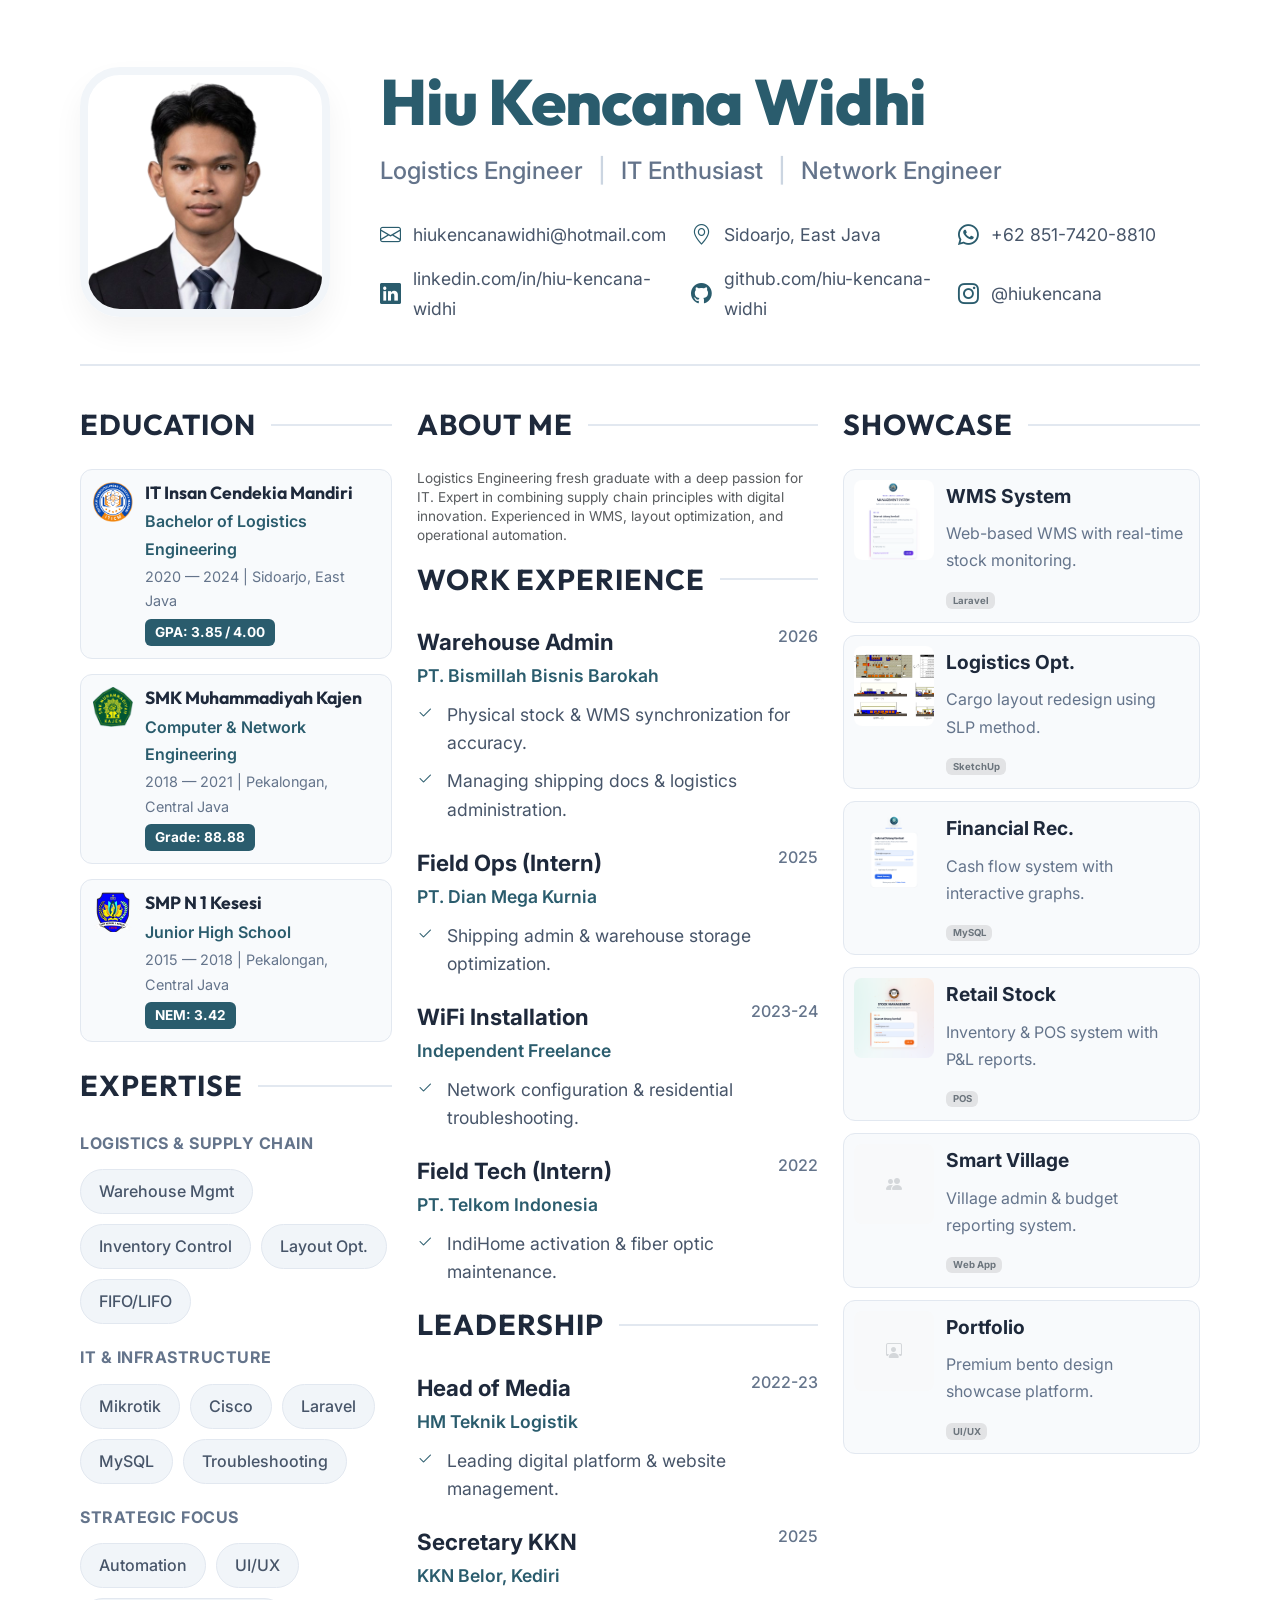
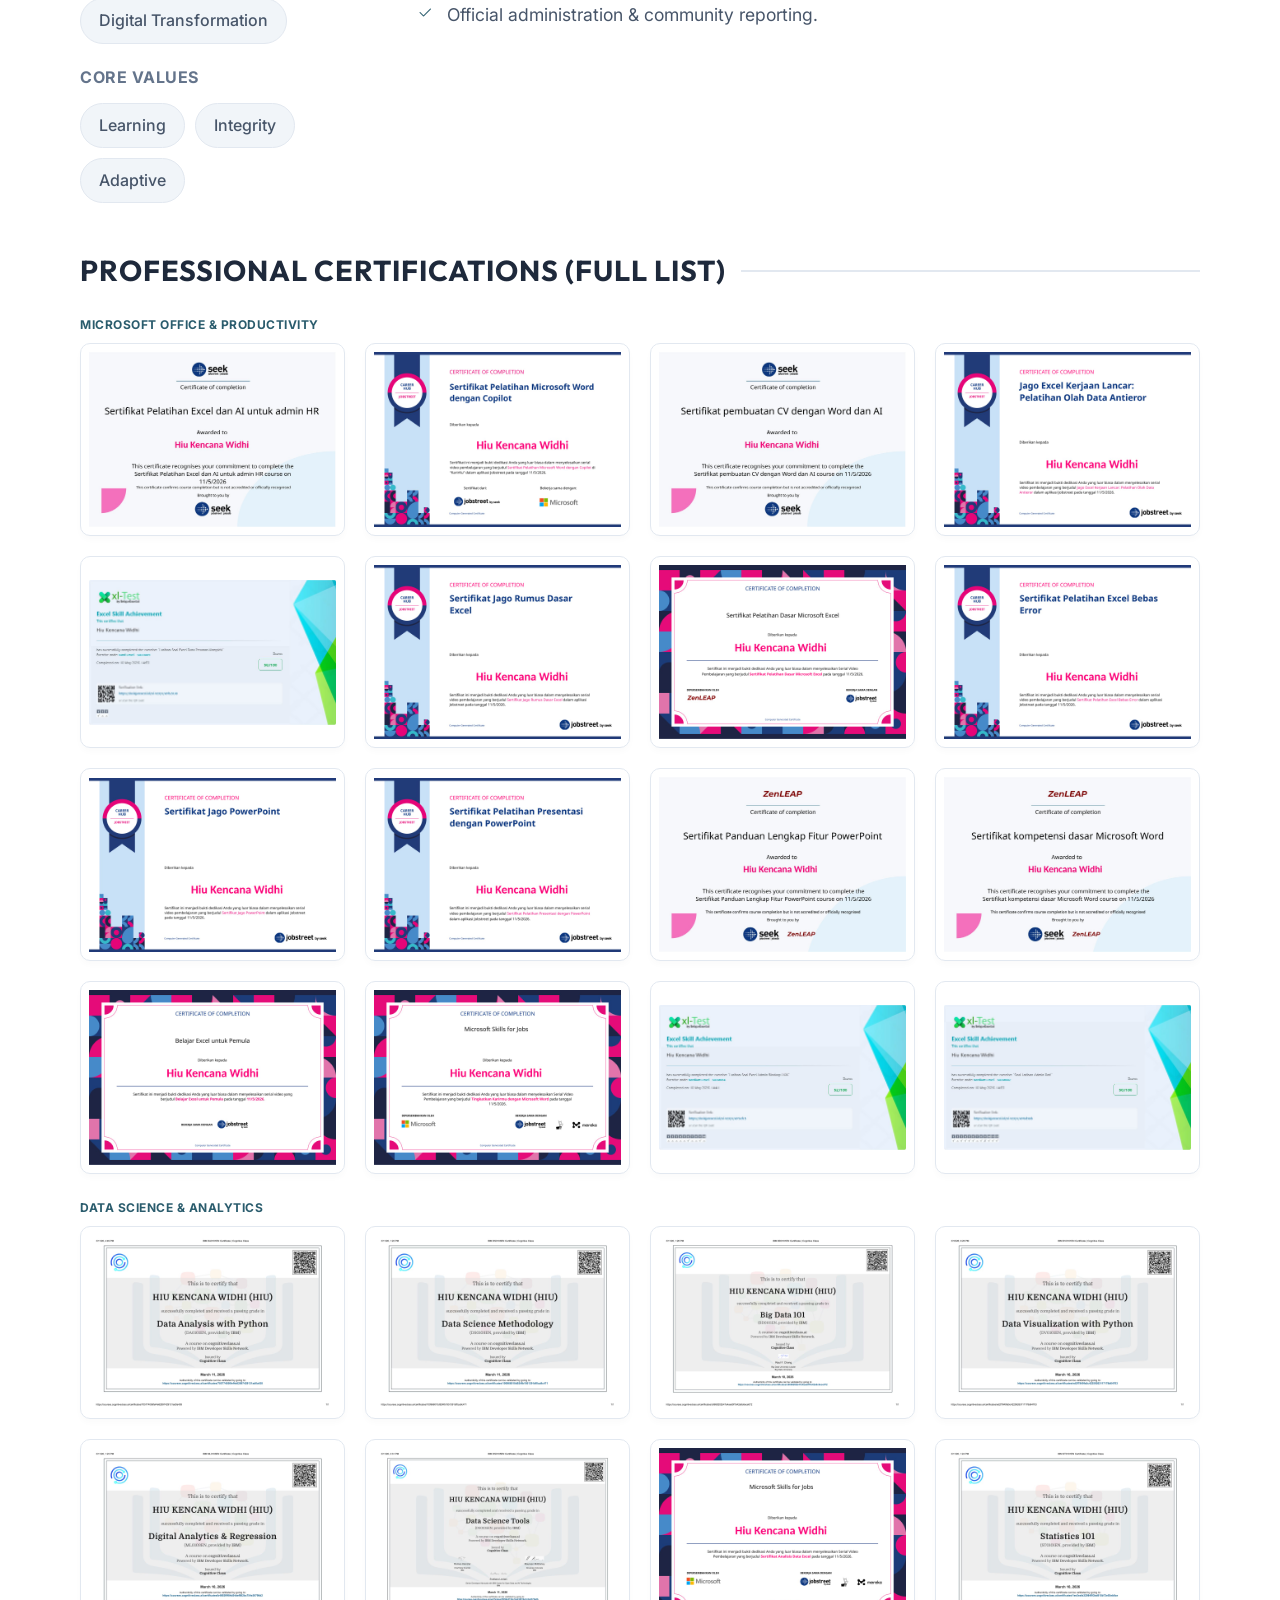
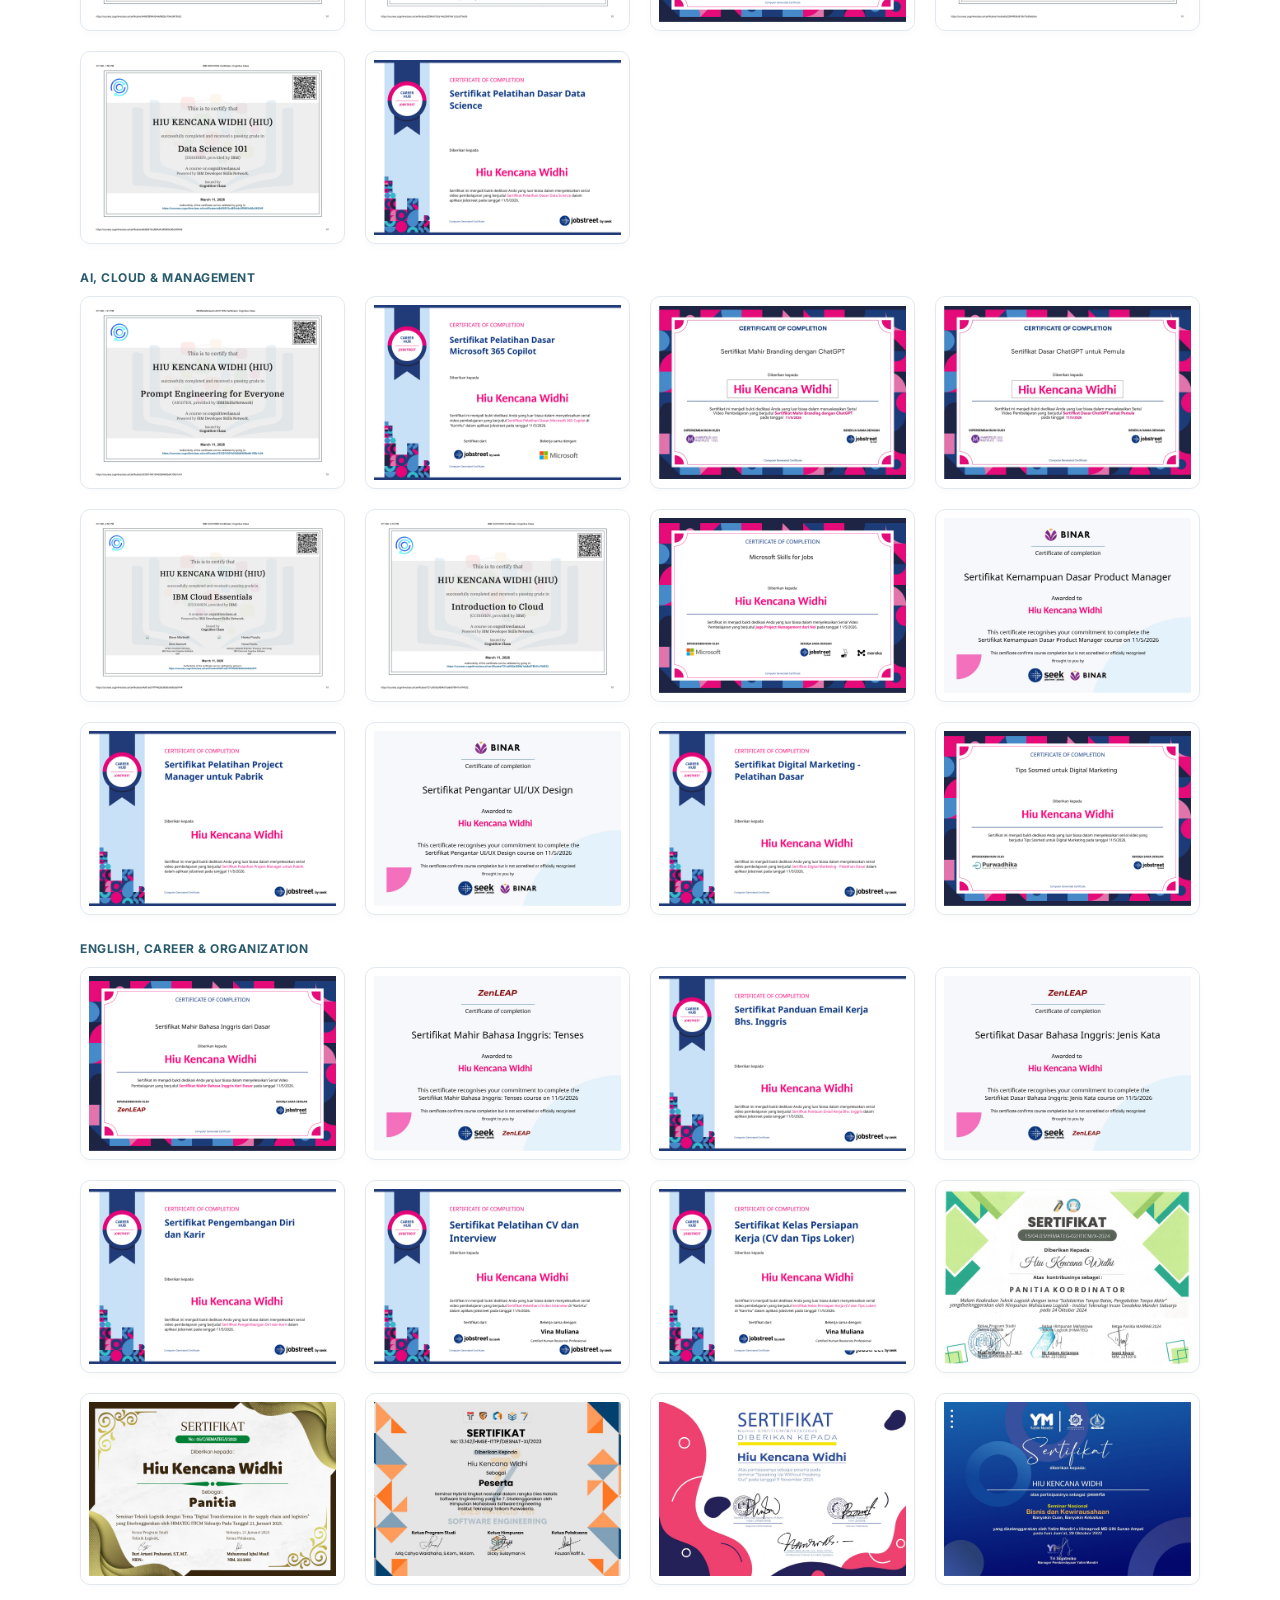
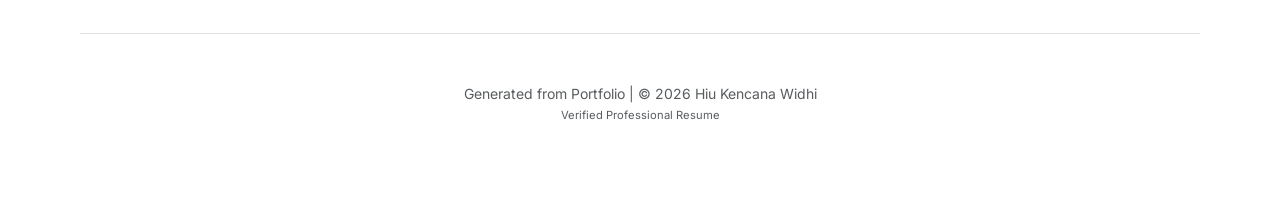
==== resume/index.html @ edd9e449 "menambah resume" ====
<!DOCTYPE html>
<html lang="en">
<head>
    <meta charset="UTF-8">
    <meta name="viewport" content="width=1200"> <!-- Fixed width for poster feel -->
    <meta name="description" content="Resume Poster Hiu Kencana Widhi - Full Portfolio.">
    <title>Resume Poster | Hiu Kencana Widhi</title>
    <!-- Google Fonts -->
    <link href="https://fonts.googleapis.com/css2?family=Outfit:wght@300;400;500;600;700;800&family=Inter:wght@300;400;500;600;700&display=swap" rel="stylesheet">
    <!-- Bootstrap & Icons -->
    <link href="https://cdn.jsdelivr.net/npm/bootstrap@5.3.0/dist/css/bootstrap.min.css" rel="stylesheet">
    <link rel="stylesheet" href="https://cdn.jsdelivr.net/npm/bootstrap-icons@1.11.0/font/bootstrap-icons.css">
    <!-- Core Style -->
    <link rel="stylesheet" href="../core/css/style.css">
    <style>
        :root {
            --poster-bg: #f8fafc;
            --poster-width: 2000px; /* Extreme HD Canvas */
            --accent: #2A5C6D;
        }
        
        body {
            background: var(--poster-bg);
            font-family: 'Inter', sans-serif;
            color: #1e293b;
            padding: 0;
            margin: 0;
            width: var(--poster-width);
            margin: 0 auto;
        }

        h1, h2, h3, h4, h5, h6 {
            font-family: 'Outfit', sans-serif;
        }

        .poster-container {
            background: white;
            padding: 60px 80px; /* Scaled up */
            min-height: 100vh;
        }

        /* Hero Section */
        .hero-poster {
            display: flex;
            align-items: center;
            gap: 50px; /* Scaled up */
            margin-bottom: 40px;
            padding-bottom: 40px;
            border-bottom: 2px solid #e2e8f0;
        }

        .hero-img {
            width: 250px; /* Scaled up */
            height: 250px;
            border-radius: 40px;
            object-fit: cover;
            border: 8px solid #f1f5f9;
            box-shadow: 0 15px 30px rgba(0,0,0,0.05);
        }

        .hero-content h1 {
            font-size: 4rem; /* Scaled up */
            font-weight: 800;
            color: var(--accent);
            margin-bottom: 8px;
            letter-spacing: -1px;
        }

        .hero-tagline {
            font-size: 1.5rem; /* Scaled up */
            color: #64748b;
            font-weight: 500;
            margin-bottom: 25px;
            display: flex;
            align-items: center;
            gap: 15px;
        }

        .contact-grid {
            display: grid;
            grid-template-columns: repeat(3, 1fr);
            gap: 12px 25px;
        }

        .contact-item {
            display: flex;
            align-items: center;
            gap: 12px;
            font-size: 1.1rem; /* Scaled up */
            color: #475569;
        }

        .contact-item i {
            color: var(--accent);
            font-size: 1.3rem;
        }

        /* Section Styling */
        .section-title {
            display: flex;
            align-items: center;
            gap: 15px;
            margin-bottom: 25px;
            position: relative;
        }

        .section-title h2 {
            font-size: 1.8rem; /* Scaled up */
            font-weight: 700;
            color: #1e293b;
            margin: 0;
            text-transform: uppercase;
            letter-spacing: 1px;
        }

        .section-title .line {
            flex-grow: 1;
            height: 2px;
            background: #e2e8f0;
        }

        /* Resume Grid - 3 Columns for Compactness */
        .resume-grid {
            display: grid;
            grid-template-columns: 3.5fr 4.5fr 4fr;
            gap: 25px;
        }

        /* Sidebar info */
        .sidebar-section {
            margin-bottom: 25px;
        }

        .edu-item-poster {
            display: flex;
            gap: 12px;
            margin-bottom: 15px;
            padding: 12px;
            background: #f8fafc;
            border-radius: 12px;
            border: 1px solid #e2e8f0;
        }

        .edu-logo-poster {
            width: 40px;
            height: 40px;
            flex-shrink: 0;
            object-fit: contain;
        }

        .edu-info-poster h4 {
            font-size: 1.1rem; /* Scaled up */
            font-weight: 700;
            margin-bottom: 4px;
            color: #1e293b;
        }

        .edu-info-poster .degree {
            font-size: 1rem;
            color: var(--accent);
            font-weight: 600;
            margin-bottom: 2px;
        }

        .edu-info-poster .year-loc {
            font-size: 0.9rem;
            color: #64748b;
        }

        .edu-info-poster .gpa {
            display: inline-block;
            margin-top: 5px;
            background: var(--accent);
            color: white;
            padding: 2px 10px;
            border-radius: 6px;
            font-size: 0.85rem;
            font-weight: 700;
        }

        /* Experience Items */
        .exp-item {
            margin-bottom: 20px;
            padding-bottom: 0;
        }

        .exp-header {
            display: flex;
            justify-content: space-between;
            align-items: flex-start;
            margin-bottom: 10px;
        }

        .exp-role {
            font-size: 1.4rem; /* Scaled up */
            font-weight: 700;
            color: #1e293b;
        }

        .exp-company {
            color: var(--accent);
            font-weight: 600;
            font-size: 1.1rem; /* Scaled up */
        }

        .exp-date {
            color: #64748b;
            font-size: 1rem;
            font-weight: 500;
        }

        .exp-list {
            padding-left: 0;
            list-style: none;
            margin-bottom: 0;
        }

        .exp-list li {
            position: relative;
            padding-left: 30px;
            margin-bottom: 10px;
            color: #475569;
            font-size: 1.1rem; /* Scaled up */
            line-height: 1.6;
        }

        .exp-list li::before {
            content: "\F272";
            font-family: "bootstrap-icons";
            position: absolute;
            left: 0;
            color: var(--accent);
            font-size: 1rem;
        }

        /* Projects Grid - Vertical Stack for 3rd Column */
        .projects-poster-stack {
            display: flex;
            flex-direction: column;
            gap: 12px;
        }

        .proj-card-poster {
            display: flex;
            gap: 12px;
            border: 1px solid #e2e8f0;
            border-radius: 12px;
            overflow: hidden;
            background: #f8fafc;
            padding: 10px;
        }

        .proj-img-poster {
            width: 80px;
            height: 80px;
            border-radius: 8px;
            object-fit: cover;
            flex-shrink: 0;
        }

        .proj-info-poster {
            padding: 0;
            flex-grow: 1;
        }

        .proj-title-poster {
            font-weight: 700;
            font-size: 1.2rem; /* Scaled up */
            margin-bottom: 8px;
        }

        .proj-desc-poster {
            font-size: 1rem; /* Scaled up */
            color: #64748b;
            margin-bottom: 10px;
            display: -webkit-box;
            -webkit-line-clamp: 2;
            -webkit-box-orient: vertical;
            overflow: hidden;
        }

        /* Skills Pill */
        .skill-group-poster {
            margin-bottom: 20px;
        }

        .skill-group-title {
            font-weight: 700;
            font-size: 1rem; /* Scaled up */
            color: #64748b;
            text-transform: uppercase;
            margin-bottom: 12px;
            letter-spacing: 0.5px;
        }

        .skill-pills {
            display: flex;
            flex-wrap: wrap;
            gap: 10px;
        }

        .skill-pill {
            background: #f1f5f9;
            color: #475569;
            padding: 8px 18px;
            border-radius: 100px;
            font-size: 1rem; /* Scaled up */
            font-weight: 500;
            border: 1px solid #e2e8f0;
        }

        /* Certificate Section - Ultra HD Maximization */
        .cert-poster-grid {
            display: grid;
            grid-template-columns: repeat(4, 1fr);
            gap: 20px;
        }

        .cert-item-poster {
            background: white;
            padding: 8px;
            border-radius: 10px;
            border: 1px solid #e2e8f0;
            display: flex;
            align-items: center;
            justify-content: center;
            box-shadow: 0 4px 6px rgba(0,0,0,0.02);
            transform: translateZ(0); /* Hardware Acceleration */
        }

        .cert-img-poster {
            width: 100%;
            height: auto;
            object-fit: contain;
            image-rendering: -webkit-optimize-contrast;
            image-rendering: crisp-edges;
        }

        .cert-title-poster {
            display: none; /* Removed to save space since text is inside cert */
        }

        /* Print/Capture Optimization */
        @media print {
            body {
                box-shadow: none;
                margin: 0;
            }
            .poster-container {
                padding: 40px;
            }
        }
    </style>
</head>
<body>
    <div class="poster-container">
        <!-- HERO -->
        <header class="hero-poster">
            <img src="../assets/images/profile/profile.png" alt="Hiu Kencana Widhi" class="hero-img">
            <div class="hero-content">
                <h1>Hiu Kencana Widhi</h1>
                <div class="hero-tagline">
                    <span>Logistics Engineer</span>
                    <span style="color:#cbd5e1">|</span>
                    <span>IT Enthusiast</span>
                    <span style="color:#cbd5e1">|</span>
                    <span>Network Engineer</span>
                </div>
                <div class="contact-grid">
                    <div class="contact-item"><i class="bi bi-envelope"></i> hiukencanawidhi@hotmail.com</div>
                    <div class="contact-item"><i class="bi bi-geo-alt"></i> Sidoarjo, East Java</div>
                    <div class="contact-item"><i class="bi bi-whatsapp"></i> +62 851-7420-8810</div>
                    <div class="contact-item"><i class="bi bi-linkedin"></i> linkedin.com/in/hiu-kencana-widhi</div>
                    <div class="contact-item"><i class="bi bi-github"></i> github.com/hiu-kencana-widhi</div>
                    <div class="contact-item"><i class="bi bi-instagram"></i> @hiukencana</div>
                </div>
            </div>
        </header>

        <div class="resume-grid">
            <!-- COLUMN 1: Background & Skills -->
            <div class="sidebar-column">
                <!-- EDUCATION -->
                <section class="sidebar-section">
                    <div class="section-title">
                        <h2>Education</h2>
                        <div class="line"></div>
                    </div>
                    <div class="edu-item-poster">
                        <img src="../assets/images/education/logo iticm.png" class="edu-logo-poster" alt="ITICM">
                        <div class="edu-info-poster">
                            <h4>IT Insan Cendekia Mandiri</h4>
                            <div class="degree">Bachelor of Logistics Engineering</div>
                            <div class="year-loc">2020 — 2024 | Sidoarjo, East Java</div>
                            <div class="gpa">GPA: 3.85 / 4.00</div>
                        </div>
                    </div>
                    <div class="edu-item-poster">
                        <img src="../assets/images/education/logo smk-muhamka.png" class="edu-logo-poster" alt="SMK">
                        <div class="edu-info-poster">
                            <h4>SMK Muhammadiyah Kajen</h4>
                            <div class="degree">Computer & Network Engineering</div>
                            <div class="year-loc">2018 — 2021 | Pekalongan, Central Java</div>
                            <div class="gpa">Grade: 88.88</div>
                        </div>
                    </div>
                    <div class="edu-item-poster">
                        <img src="../assets/images/education/logo-smp-1-kesesi.png" class="edu-logo-poster" alt="SMP">
                        <div class="edu-info-poster">
                            <h4>SMP N 1 Kesesi</h4>
                            <div class="degree">Junior High School</div>
                            <div class="year-loc">2015 — 2018 | Pekalongan, Central Java</div>
                            <div class="gpa">NEM: 3.42</div>
                        </div>
                    </div>
                </section>

                <!-- SKILLS -->
                <section class="sidebar-section">
                    <div class="section-title">
                        <h2>Expertise</h2>
                        <div class="line"></div>
                    </div>
                    <div class="skill-group-poster">
                        <div class="skill-group-title">Logistics & Supply Chain</div>
                        <div class="skill-pills">
                            <span class="skill-pill">Warehouse Mgmt</span>
                            <span class="skill-pill">Inventory Control</span>
                            <span class="skill-pill">Layout Opt.</span>
                            <span class="skill-pill">FIFO/LIFO</span>
                        </div>
                    </div>
                    <div class="skill-group-poster">
                        <div class="skill-group-title">IT & Infrastructure</div>
                        <div class="skill-pills">
                            <span class="skill-pill">Mikrotik</span>
                            <span class="skill-pill">Cisco</span>
                            <span class="skill-pill">Laravel</span>
                            <span class="skill-pill">MySQL</span>
                            <span class="skill-pill">Troubleshooting</span>
                        </div>
                    </div>
                    <div class="skill-group-poster">
                        <div class="skill-group-title">Strategic Focus</div>
                        <div class="skill-pills">
                            <span class="skill-pill">Automation</span>
                            <span class="skill-pill">UI/UX</span>
                            <span class="skill-pill">Digital Transformation</span>
                        </div>
                    </div>
                    <div class="skill-group-poster">
                        <div class="skill-group-title">Core Values</div>
                        <div class="skill-pills">
                            <span class="skill-pill">Learning</span>
                            <span class="skill-pill">Integrity</span>
                            <span class="skill-pill">Adaptive</span>
                        </div>
                    </div>
                </section>

            </div>

            <!-- COLUMN 2: Experience -->
            <div class="main-column">
                <!-- ABOUT -->
                <section class="mb-3">
                    <div class="section-title">
                        <h2>About Me</h2>
                        <div class="line"></div>
                    </div>
                    <p class="text-muted" style="line-height: 1.4; font-size: 0.85rem; margin-bottom: 0;">
                        Logistics Engineering fresh graduate with a deep passion for IT. Expert in combining supply chain principles with digital innovation. Experienced in WMS, layout optimization, and operational automation.
                    </p>
                </section>

                <!-- WORK EXPERIENCE -->
                <section class="mb-3">
                    <div class="section-title">
                        <h2>Work Experience</h2>
                        <div class="line"></div>
                    </div>
                    
                    <div class="exp-item">
                        <div class="exp-header">
                            <div>
                                <div class="exp-role">Warehouse Admin</div>
                                <div class="exp-company">PT. Bismillah Bisnis Barokah</div>
                            </div>
                            <div class="exp-date">2026</div>
                        </div>
                        <ul class="exp-list">
                            <li>Physical stock & WMS synchronization for accuracy.</li>
                            <li>Managing shipping docs & logistics administration.</li>
                        </ul>
                    </div>

                    <div class="exp-item">
                        <div class="exp-header">
                            <div>
                                <div class="exp-role">Field Ops (Intern)</div>
                                <div class="exp-company">PT. Dian Mega Kurnia</div>
                            </div>
                            <div class="exp-date">2025</div>
                        </div>
                        <ul class="exp-list">
                            <li>Shipping admin & warehouse storage optimization.</li>
                        </ul>
                    </div>

                    <div class="exp-item">
                        <div class="exp-header">
                            <div>
                                <div class="exp-role">WiFi Installation</div>
                                <div class="exp-company">Independent Freelance</div>
                            </div>
                            <div class="exp-date">2023-24</div>
                        </div>
                        <ul class="exp-list">
                            <li>Network configuration & residential troubleshooting.</li>
                        </ul>
                    </div>

                    <div class="exp-item">
                        <div class="exp-header">
                            <div>
                                <div class="exp-role">Field Tech (Intern)</div>
                                <div class="exp-company">PT. Telkom Indonesia</div>
                            </div>
                            <div class="exp-date">2022</div>
                        </div>
                        <ul class="exp-list">
                            <li>IndiHome activation & fiber optic maintenance.</li>
                        </ul>
                    </div>
                </section>

                <!-- LEADERSHIP -->
                <section class="mb-0">
                    <div class="section-title">
                        <h2>Leadership</h2>
                        <div class="line"></div>
                    </div>
                    <div class="exp-item">
                        <div class="exp-header">
                            <div>
                                <div class="exp-role">Head of Media</div>
                                <div class="exp-company">HM Teknik Logistik</div>
                            </div>
                            <div class="exp-date">2022-23</div>
                        </div>
                        <ul class="exp-list">
                            <li>Leading digital platform & website management.</li>
                        </ul>
                    </div>
                    <div class="exp-item">
                        <div class="exp-header">
                            <div>
                                <div class="exp-role">Secretary KKN</div>
                                <div class="exp-company">KKN Belor, Kediri</div>
                            </div>
                            <div class="exp-date">2025</div>
                        </div>
                        <ul class="exp-list">
                            <li>Official administration & community reporting.</li>
                        </ul>
                    </div>
                </section>
            </div>

            <!-- COLUMN 3: Projects & Portfolio -->
            <div class="portfolio-column">
                <section class="sidebar-section">
                    <div class="section-title">
                        <h2>Showcase</h2>
                        <div class="line"></div>
                    </div>
                    <div class="projects-poster-stack">
                        <!-- Project 1 -->
                        <div class="proj-card-poster">
                            <img src="../assets/images/projects/Warehouse Management System (WMS)/admin/1.png" class="proj-img-poster" alt="WMS">
                            <div class="proj-info-poster">
                                <div class="proj-title-poster">WMS System</div>
                                <p class="proj-desc-poster">Web-based WMS with real-time stock monitoring.</p>
                                <span class="badge bg-secondary-subtle text-secondary" style="font-size:0.6rem">Laravel</span>
                            </div>
                        </div>
                        <!-- Project 2 -->
                        <div class="proj-card-poster">
                            <img src="../assets/images/projects/logistics-opt/1.png" class="proj-img-poster" alt="Logistics">
                            <div class="proj-info-poster">
                                <div class="proj-title-poster">Logistics Opt.</div>
                                <p class="proj-desc-poster">Cargo layout redesign using SLP method.</p>
                                <span class="badge bg-secondary-subtle text-secondary" style="font-size:0.6rem">SketchUp</span>
                            </div>
                        </div>
                        <!-- Project 3 -->
                        <div class="proj-card-poster">
                            <img src="../assets/images/projects/fin-system/admin/1.png" class="proj-img-poster" alt="Finance">
                            <div class="proj-info-poster">
                                <div class="proj-title-poster">Financial Rec.</div>
                                <p class="proj-desc-poster">Cash flow system with interactive graphs.</p>
                                <span class="badge bg-secondary-subtle text-secondary" style="font-size:0.6rem">MySQL</span>
                            </div>
                        </div>
                        <!-- Project 4 -->
                        <div class="proj-card-poster">
                            <img src="../assets/images/projects/Management Stock Konter/admin/1.png" class="proj-img-poster" alt="Stock">
                            <div class="proj-info-poster">
                                <div class="proj-title-poster">Retail Stock</div>
                                <p class="proj-desc-poster">Inventory & POS system with P&L reports.</p>
                                <span class="badge bg-secondary-subtle text-secondary" style="font-size:0.6rem">POS</span>
                            </div>
                        </div>
                        <!-- Project 5 -->
                        <div class="proj-card-poster">
                            <div class="proj-img-poster d-flex align-items-center justify-content-center bg-light">
                                <i class="bi bi-people-fill text-secondary opacity-25"></i>
                            </div>
                            <div class="proj-info-poster">
                                <div class="proj-title-poster">Smart Village</div>
                                <p class="proj-desc-poster">Village admin & budget reporting system.</p>
                                <span class="badge bg-secondary-subtle text-secondary" style="font-size:0.6rem">Web App</span>
                            </div>
                        </div>
                        <!-- Project 6 -->
                        <div class="proj-card-poster">
                            <div class="proj-img-poster d-flex align-items-center justify-content-center bg-light">
                                <i class="bi bi-person-workspace text-secondary opacity-25"></i>
                            </div>
                            <div class="proj-info-poster">
                                <div class="proj-title-poster">Portfolio</div>
                                <p class="proj-desc-poster">Premium bento design showcase platform.</p>
                                <span class="badge bg-secondary-subtle text-secondary" style="font-size:0.6rem">UI/UX</span>
                            </div>
                        </div>
                    </div>
                </section>
            </div>
        </div>

        <!-- CERTIFICATES -->
        <section class="mt-4">
            <div class="section-title">
                <h2>Professional Certifications (Full List)</h2>
                <div class="line"></div>
            </div>
            
            <!-- MS OFFICE -->
            <div class="skill-group-title mb-2" style="font-size: 0.75rem; color: #2A5C6D;">Microsoft Office & Productivity</div>
            <div class="cert-poster-grid mb-4">
                <div class="cert-item-poster">
                    <img src="../assets/images/certificates/office/Sertifikat-Pelatihan-Excel-dan-AI-untuk-admin-HR.jpg" class="cert-img-poster" alt="Cert">
                </div>
                <div class="cert-item-poster">
                    <img src="../assets/images/certificates/office/Sertifikat-Pelatihan-Microsoft-Word-dengan-Copilot.jpg" class="cert-img-poster" alt="Cert">
                </div>
                <div class="cert-item-poster">
                    <img src="../assets/images/certificates/office/Sertifikat-pembuatan-CV-dengan-Word-dan-AI.jpg" class="cert-img-poster" alt="Cert">
                </div>
                <div class="cert-item-poster">
                    <img src="../assets/images/certificates/office/Jago-Excel-Kerjaan-Lancar-Pelatihan-Olah-Data-Antieror.jpg" class="cert-img-poster" alt="Cert">
                </div>
                <div class="cert-item-poster">
                    <img src="../assets/images/certificates/office/excel_data_pesananan_kompleks.jpg" class="cert-img-poster" alt="Cert">
                </div>
                <div class="cert-item-poster">
                    <img src="../assets/images/certificates/office/Sertifikat-Jago-Rumus-Dasar-Excel.jpg" class="cert-img-poster" alt="Cert">
                </div>
                <div class="cert-item-poster">
                    <img src="../assets/images/certificates/office/Sertifikat-Pelatihan-Dasar-Microsoft-Excel.jpg" class="cert-img-poster" alt="Cert">
                </div>
                <div class="cert-item-poster">
                    <img src="../assets/images/certificates/office/Sertifikat-Pelatihan-Excel-Bebas-Error.jpg" class="cert-img-poster" alt="Cert">
                </div>
                <div class="cert-item-poster">
                    <img src="../assets/images/certificates/office/Sertifikat-Jago-PowerPoint.jpg" class="cert-img-poster" alt="Cert">
                </div>
                <div class="cert-item-poster">
                    <img src="../assets/images/certificates/office/Sertifikat-Pelatihan-Presentasi-dengan-PowerPoint.jpg" class="cert-img-poster" alt="Cert">
                </div>
                <div class="cert-item-poster">
                    <img src="../assets/images/certificates/office/Sertifikat-Panduan-Lengkap-Fitur-PowerPoint.jpg" class="cert-img-poster" alt="Cert">
                </div>
                <div class="cert-item-poster">
                    <img src="../assets/images/certificates/office/Sertifikat-kompetensi-dasar-Microsoft-Word.jpg" class="cert-img-poster" alt="Cert">
                </div>
                <div class="cert-item-poster">
                    <img src="../assets/images/certificates/office/Belajar-Excel-untuk-Pemula.jpg" class="cert-img-poster" alt="Cert">
                </div>
                <div class="cert-item-poster">
                    <img src="../assets/images/certificates/office/Tingkatkan-Karirmu-dengan-Microsoft-Word.jpg" class="cert-img-poster" alt="Cert">
                </div>
                <div class="cert-item-poster">
                    <img src="../assets/images/certificates/office/excel_admin_bioskop.jpg" class="cert-img-poster" alt="Cert">
                </div>
                <div class="cert-item-poster">
                    <img src="../assets/images/certificates/office/excel_admin_roti.jpg" class="cert-img-poster" alt="Cert">
                </div>
            </div>

            <!-- DATA SCIENCE -->
            <div class="skill-group-title mb-2" style="font-size: 0.75rem; color: #2A5C6D;">Data Science & Analytics</div>
            <div class="cert-poster-grid mb-4">
                <div class="cert-item-poster">
                    <img src="../assets/images/certificates/data-science/Data Analysis with Python-1.jpg" class="cert-img-poster" alt="Cert">
                </div>
                <div class="cert-item-poster">
                    <img src="../assets/images/certificates/data-science/Data Science Methodology-1.jpg" class="cert-img-poster" alt="Cert">
                </div>
                <div class="cert-item-poster">
                    <img src="../assets/images/certificates/data-science/Big Data 101-1.jpg" class="cert-img-poster" alt="Cert">
                </div>
                <div class="cert-item-poster">
                    <img src="../assets/images/certificates/data-science/Data Visualization with Python-1.jpg" class="cert-img-poster" alt="Cert">
                </div>
                <div class="cert-item-poster">
                    <img src="../assets/images/certificates/data-science/Digital Analytics  Regression-1.jpg" class="cert-img-poster" alt="Cert">
                </div>
                <div class="cert-item-poster">
                    <img src="../assets/images/certificates/data-science/Data Science Tools-1.jpg" class="cert-img-poster" alt="Cert">
                </div>
                <div class="cert-item-poster">
                    <img src="../assets/images/certificates/data-science/Sertifikat-Analisis-Data-Excel.jpg" class="cert-img-poster" alt="Cert">
                </div>
                <div class="cert-item-poster">
                    <img src="../assets/images/certificates/data-science/Statistics 101-1.jpg" class="cert-img-poster" alt="Cert">
                </div>
                <div class="cert-item-poster">
                    <img src="../assets/images/certificates/data-science/Data Science 101-1.jpg" class="cert-img-poster" alt="Cert">
                </div>
                <div class="cert-item-poster">
                    <img src="../assets/images/certificates/data-science/Sertifikat-Pelatihan-Dasar-Data-Science.jpg" class="cert-img-poster" alt="Cert">
                </div>
            </div>

            <!-- AI & CLOUD -->
            <div class="skill-group-title mb-2" style="font-size: 0.75rem; color: #2A5C6D;">AI, Cloud & Management</div>
            <div class="cert-poster-grid mb-4">
                <div class="cert-item-poster">
                    <img src="../assets/images/certificates/ai-prompt/PROMP ENGINEER-1.jpg" class="cert-img-poster" alt="Cert">
                </div>
                <div class="cert-item-poster">
                    <img src="../assets/images/certificates/ai-prompt/Sertifikat-Pelatihan-Dasar-Microsoft-365-Copilot.jpg" class="cert-img-poster" alt="Cert">
                </div>
                <div class="cert-item-poster">
                    <img src="../assets/images/certificates/ai-prompt/Mahir-Branding-dengan-ChatGPT.jpg" class="cert-img-poster" alt="Cert">
                </div>
                <div class="cert-item-poster">
                    <img src="../assets/images/certificates/ai-prompt/Dasar-ChatGPT.jpg" class="cert-img-poster" alt="Cert">
                </div>
                <div class="cert-item-poster">
                    <img src="../assets/images/certificates/cloud/IBM Cloud Essentials-1.jpg" class="cert-img-poster" alt="Cert">
                </div>
                <div class="cert-item-poster">
                    <img src="../assets/images/certificates/cloud/Introduction to Cloud-1.jpg" class="cert-img-poster" alt="Cert">
                </div>
                <div class="cert-item-poster">
                    <img src="../assets/images/certificates/management/Jago-Project-Management-dari-Nol.jpg" class="cert-img-poster" alt="Cert">
                </div>
                <div class="cert-item-poster">
                    <img src="../assets/images/certificates/management/Sertifikat-Kemampuan-Dasar-Product-Manager.jpg" class="cert-img-poster" alt="Cert">
                </div>
                <div class="cert-item-poster">
                    <img src="../assets/images/certificates/management/Sertifikat-Pelatihan-Project-Manager-untuk-Pabrik.jpg" class="cert-img-poster" alt="Cert">
                </div>
                <div class="cert-item-poster">
                    <img src="../assets/images/certificates/ui-ux/Sertifikat-Pengantar-UIUX-Design.jpg" class="cert-img-poster" alt="Cert">
                </div>
                <div class="cert-item-poster">
                    <img src="../assets/images/certificates/marketing/Sertifikat-Digital-Marketing-Pelatihan-Dasar.jpg" class="cert-img-poster" alt="Cert">
                </div>
                <div class="cert-item-poster">
                    <img src="../assets/images/certificates/marketing/Tips-Sosmed-untuk-Digital-Marketing.jpg" class="cert-img-poster" alt="Cert">
                </div>
            </div>

            <!-- OTHER -->
            <div class="skill-group-title mb-2" style="font-size: 0.75rem; color: #2A5C6D;">English, Career & Organization</div>
            <div class="cert-poster-grid">
                <div class="cert-item-poster">
                    <img src="../assets/images/certificates/english/Sertifikat-Mahir-Bahasa-Inggris-dari-Dasar.jpg" class="cert-img-poster" alt="Cert">
                </div>
                <div class="cert-item-poster">
                    <img src="../assets/images/certificates/english/Sertifikat-Mahir-Bahasa-Inggris-Tenses.jpg" class="cert-img-poster" alt="Cert">
                </div>
                <div class="cert-item-poster">
                    <img src="../assets/images/certificates/english/Sertifikat-Panduan-Email-Kerja-Bhs-Inggris.jpg" class="cert-img-poster" alt="Cert">
                </div>
                <div class="cert-item-poster">
                    <img src="../assets/images/certificates/english/Sertifikat-Dasar-Bahasa-Inggris-Jenis-Kata.jpg" class="cert-img-poster" alt="Cert">
                </div>
                <div class="cert-item-poster">
                    <img src="../assets/images/certificates/career/Sertifikat-Pengembangan-Diri-dan-Karir.jpg" class="cert-img-poster" alt="Cert">
                </div>
                <div class="cert-item-poster">
                    <img src="../assets/images/certificates/career/Sertifikat-Pelatihan-CV-dan-Interview.jpg" class="cert-img-poster" alt="Cert">
                </div>
                <div class="cert-item-poster">
                    <img src="../assets/images/certificates/career/Sertifikat-Kelas-Persiapan-Kerja-(CV-dan-Tips-Loker).jpg" class="cert-img-poster" alt="Cert">
                </div>
                <div class="cert-item-poster">
                    <img src="../assets/images/certificates/organization/hiu+panitia+ kordinator+ makrab+teklog+iticm-1.jpg" class="cert-img-poster" alt="Cert">
                </div>
                <div class="cert-item-poster">
                    <img src="../assets/images/certificates/organization/hiu+panitia+seminar+transformation+suplay chain+teklog+iticm.jpg" class="cert-img-poster" alt="Cert">
                </div>
                <div class="cert-item-poster">
                    <img src="../assets/images/certificates/workshop/hiu+seminar+sofeware+enginer+telkom-1.jpg" class="cert-img-poster" alt="Cert">
                </div>
                <div class="cert-item-poster">
                    <img src="../assets/images/certificates/workshop/hiu+seminar+public+speaking+informatika+iticm-1.jpg" class="cert-img-poster" alt="Cert">
                </div>
                <div class="cert-item-poster">
                    <img src="../assets/images/certificates/workshop/hiu+seminar bisnis+dan+kewirausahaan+uinsa.jpg" class="cert-img-poster" alt="Cert">
                </div>
            </div>
        </section>


        <!-- FOOTER / QR -->
        <footer class="mt-5 pt-5 border-top text-center">
            <p class="text-muted small mb-0">Generated from Portfolio | © 2026 Hiu Kencana Widhi</p>
            <p class="text-muted" style="font-size: 0.7rem;">Verified Professional Resume</p>
        </footer>
    </div>
</body>
</html>
---- core/css/style.css ----
/* ============================================================
   PORTFOLIO — HIU KENCANA WIDHI
   Style: Clean · Formal · Lightweight
   ============================================================ */

@import url('https://api.fontshare.com/v2/css?f[]=cabinet-grotesk@500,700,800&display=swap');
@import url('https://fonts.googleapis.com/css2?family=Plus+Jakarta+Sans:ital,wght@0,400;0,500;0,600;0,700;1,400&display=swap');

/* --- ROOT VARIABLES --- */
:root {
    --blue:        #2A5C6D;
    --blue-light:  #3A7C92;
    --bg:          #FAFAF9;
    --surface:     #F2F2F0;
    --border:      #DCDCD8;
    --text:        #1E2630;
    --muted:       #4A5568;
    --accent:      #2A5C6D;
    --accent-secondary: #E08D4A;
    --accent-rgb:  42, 92, 109;
    --radius:      10px;
    --shadow:      0 1px 4px rgba(0,0,0,0.08);
    --shadow-md:   0 4px 12px rgba(0,0,0,0.1);
    
    /* Bootstrap Override */
    --bs-primary-rgb: 42, 92, 109;
}

body.dark-mode {
    --bg:      #1A1D24;
    --surface: #22272E;
    --border:  #30363F;
    --text:    #ECEDEF;
    --muted:   #9BA9BF;
    --accent:  #4E9B9B;
    --accent-secondary: #F0A46E;
    --accent-rgb: 78, 155, 155;
    --blue:    #4E9B9B;
    --shadow:  0 1px 4px rgba(0,0,0,0.4);
    --shadow-md: 0 4px 12px rgba(0,0,0,0.5);
    
    /* Bootstrap Override */
    --bs-primary-rgb: 78, 155, 155;
}

body.dark-mode, 
body.dark-mode p, 
body.dark-mode span, 
body.dark-mode div, 
body.dark-mode h1, 
body.dark-mode h2, 
body.dark-mode h3, 
body.dark-mode h4, 
body.dark-mode h5, 
body.dark-mode h6,
body.dark-mode li,
body.dark-mode a:not(.btn) {
    color: var(--text);
}

/* --- RESET & BASE --- */
*, *::before, *::after { box-sizing: border-box; }

html, body {
    width: 100%;
    max-width: 100%;
    overflow-x: hidden;
    position: relative;
    margin: 0;
    padding: 0;
}

body {
    font-family: 'Plus Jakarta Sans', sans-serif;
    background-color: var(--bg);
    color: var(--text);
    line-height: 1.7;
    overflow-x: hidden;
    animation: page-enter 0.32s ease both;
    -webkit-overflow-scrolling: touch;
    overflow-wrap: break-word;
}

@keyframes page-enter {
    from { opacity: 0; }
    to   { opacity: 1; }
}

main {
    overflow-x: hidden;
    width: 100%;
}

body.page-exit {
    animation: page-leave 0.22s ease both;
    pointer-events: none;
}

@keyframes page-leave {
    from { opacity: 1; }
    to   { opacity: 0; }
}

h1, h2, h3, h4, h5, h6 {
    font-family: 'Cabinet Grotesk', sans-serif;
    font-weight: 700;
    color: var(--text);
    line-height: 1.3;
}

a { color: var(--accent); text-decoration: none; }
a:hover { text-decoration: underline; }

img { max-width: 100%; height: auto; display: block; }

/* --- NAVBAR --- */
.navbar {
    background-color: var(--surface) !important;
    border-bottom: 1px solid var(--border) !important;
    padding: 0 !important;
    margin: 0 !important;
    max-width: 100% !important;
    border-radius: 0 !important;
    box-shadow: var(--shadow);
    position: fixed;
    top: 0;
    left: 0;
    width: 100%;
    z-index: 1000;
    transition: transform 0.28s cubic-bezier(0.4, 0, 0.2, 1),
                opacity  0.28s ease;
}

/* Adjust body to prevent content from hiding under fixed navbar */
body {
    padding-top: 52px; /* Slightly increased from 48px */
}

@media (max-width: 991px) {
    body {
        padding-top: 48px; /* Slightly increased from 44px */
    }
}

/* Hide navbar when left drawer is open (mobile only) */
@media (max-width: 991px) {
    .navbar.navbar-hidden {
        transform: translateY(-100%);
        opacity: 0;
        pointer-events: none;
    }
}

.navbar .container {
    display: flex;
    align-items: center;
    padding-top: 7px; /* Balanced compact */
    padding-bottom: 7px;
}

.navbar-brand {
    font-family: 'Cabinet Grotesk', sans-serif;
    font-weight: 800;
    font-size: 0.95rem; /* Slightly larger */
    color: var(--blue) !important;
    letter-spacing: 0.4px;
    text-decoration: none;
    -webkit-text-fill-color: unset;
    background: none;
    -webkit-background-clip: unset;
}

.navbar-brand::after { display: none; }

.nav-link {
    font-family: 'Cabinet Grotesk', sans-serif;
    font-size: 0.8rem; /* Balanced size */
    font-weight: 600;
    color: var(--muted) !important;
    padding: 3px 10px !important; /* Balanced padding */
    border-radius: 4px;
    margin: 0 1px;
    transition: color 0.15s, background-color 0.15s;
}

.nav-link::before { display: none; }

.nav-link:hover,
.nav-link.active {
    color: var(--accent) !important;
    background-color: rgba(29, 78, 216, 0.07);
    text-decoration: none;
}

body.dark-mode .nav-link:hover,
body.dark-mode .nav-link.active {
    background-color: rgba(96, 165, 250, 0.1);
}

.navbar-toggler {
    border: 1px solid var(--border);
    padding: 5px 8px; /* Slightly more compact */
    border-radius: 5px;
    background: transparent;
    cursor: pointer;
    display: none; /* shown via media query */
    flex-direction: column;
    justify-content: center;
    align-items: center;
    gap: 4px;
    width: 34px; /* Reduced from 38px */
    height: 34px; /* Reduced from 38px */
}

.navbar-toggler:focus { box-shadow: none; outline: none; }

/* Hamburger icon lines */
.navbar-toggler .tog-bar {
    display: block;
    width: 20px;
    height: 2px;
    background-color: var(--text);
    border-radius: 2px;
    transition: transform 0.25s ease, opacity 0.2s ease, width 0.25s ease;
    transform-origin: center;
}

/* ============================================================
   LEFT DRAWER — MOBILE SIDEBAR
   ============================================================ */

/* Backdrop overlay */
.drawer-backdrop {
    display: none;
    position: fixed;
    inset: 0;
    background: rgba(0, 0, 0, 0.4);
    z-index: 1040;
    opacity: 0;
    transition: opacity 0.28s ease;
}

.drawer-backdrop.show {
    display: block;
    opacity: 1;
}

/* Sidebar panel */
.nav-drawer {
    position: fixed;
    top: 0;
    left: 0;
    height: 100dvh;
    width: 280px;
    max-width: 85vw;
    background-color: var(--surface);
    border-right: 1px solid var(--border);
    z-index: 1050;
    transform: translateX(-100%);
    transition: transform 0.28s cubic-bezier(0.4, 0, 0.2, 1);
    display: flex;
    flex-direction: column;
    overflow-y: auto;
    overflow-x: hidden;
}

.nav-drawer.open {
    transform: translateX(0);
}

/* Drawer header */
.drawer-header {
    display: flex;
    align-items: center;
    justify-content: space-between;
    padding: 16px 20px;
    border-bottom: 1px solid var(--border);
    flex-shrink: 0;
}

.drawer-brand {
    font-family: 'Cabinet Grotesk', sans-serif;
    font-weight: 800;
    font-size: 1rem;
    color: var(--blue) !important;
    letter-spacing: 1px;
    text-decoration: none;
}

.drawer-close {
    width: 32px;
    height: 32px;
    border: 1px solid var(--border);
    border-radius: 6px;
    background: transparent;
    color: var(--text);
    cursor: pointer;
    display: flex;
    align-items: center;
    justify-content: center;
    font-size: 1rem;
    transition: background-color 0.15s, color 0.15s;
    padding: 0;
}

.drawer-close:hover {
    background-color: var(--accent);
    color: #fff;
    border-color: var(--accent);
}

/* Drawer nav links */
.drawer-nav {
    padding: 12px 12px;
    flex: 1;
    display: flex;
    flex-direction: column;
    gap: 2px;
}

.drawer-nav .nav-link {
    display: flex !important;
    align-items: center;
    gap: 10px;
    padding: 11px 16px !important;
    border-radius: 8px;
    font-size: 0.9rem;
    font-family: 'Cabinet Grotesk', sans-serif;
    font-weight: 500;
    color: var(--text) !important;
    text-decoration: none;
    transition: background-color 0.15s, color 0.15s;
    margin: 0;
}

.drawer-nav .nav-link:hover,
.drawer-nav .nav-link.active {
    background-color: rgba(29, 78, 216, 0.08);
    color: var(--accent) !important;
}

body.dark-mode .drawer-nav .nav-link:hover,
body.dark-mode .drawer-nav .nav-link.active {
    background-color: rgba(96, 165, 250, 0.1);
    color: var(--accent) !important;
}

.drawer-nav .nav-link .nav-icon {
    font-size: 1rem;
    width: 20px;
    text-align: center;
    flex-shrink: 0;
    color: var(--muted);
}

.drawer-nav .nav-link.active .nav-icon,
.drawer-nav .nav-link:hover .nav-icon {
    color: var(--accent);
}

/* Drawer footer — theme toggle */
.drawer-footer {
    padding: 16px 20px;
    border-top: 1px solid var(--border);
    flex-shrink: 0;
    display: flex;
    align-items: center;
    justify-content: space-between;
}

.drawer-footer .theme-label {
    font-size: 0.85rem;
    font-weight: 500;
    color: var(--muted);
}

/* Prevent body scroll when drawer open */
body.drawer-open {
    overflow: hidden;
}

/* Show hamburger only on mobile */
@media (max-width: 991px) {
    .navbar-toggler { display: flex; }
    .navbar-collapse { display: none !important; } /* hide default collapse, drawer handles it */

    /* Hamburger LEFT — brand pushed to RIGHT for visual balance */
    .navbar .container { flex-wrap: nowrap; }
    .navbar-brand { margin-left: auto !important; margin-right: 0 !important; }
}

/* --- LANGUAGE TOGGLE --- */
.lang-toggle {
    font-size: 0.75rem;
    font-weight: 700;
    background: transparent;
    border: 1px solid var(--border);
    color: var(--muted);
    padding: 2px 8px;
    border-radius: 4px;
    cursor: pointer;
    transition: all 0.15s;
    display: flex;
    align-items: center;
    gap: 4px;
    height: 28px;
}

.lang-toggle:hover {
    border-color: var(--accent);
    color: var(--accent);
}

.lang-toggle .active-lang {
    color: var(--accent);
}

.lang-toggle .divider {
    width: 1px;
    height: 10px;
    background-color: var(--border);
}

/* Drawer lang switch */
.drawer-lang {
    display: flex;
    gap: 10px;
}

.lang-btn {
    background: transparent;
    border: 1px solid var(--border);
    color: var(--muted);
    font-size: 0.75rem;
    font-weight: 700;
    padding: 4px 10px;
    border-radius: 4px;
    cursor: pointer;
    transition: all 0.15s;
}

.lang-btn.active {
    background-color: var(--accent);
    color: #fff;
    border-color: var(--accent);
}

/* --- THEME TOGGLE --- */
.theme-toggle {
    font-size: 1rem;
    background: transparent;
    border: 1px solid var(--border);
    color: var(--text);
    width: 36px;
    height: 36px;
    border-radius: 6px;
    display: flex;
    align-items: center;
    justify-content: center;
    cursor: pointer;
    padding: 0;
    margin-left: 8px;
    transition: background-color 0.15s, color 0.15s;
}

.theme-toggle:hover {
    background-color: var(--accent);
    color: #fff;
    border-color: var(--accent);
}

/* --- HERO SECTION --- */
.hero-section {
    padding: 60px 0 48px;
    border-bottom: 1px solid var(--border);
    overflow: hidden;
    position: relative;
}

@media (max-width: 576px) {
    .hero-section .display-3 {
        font-size: 2.5rem; /* Shrink large title on mobile */
    }
}

.hero-img-wrap {
    display: inline-block;
    position: relative;
}

#heroPhotoBtn .hero-img {
    transition: transform 0.3s cubic-bezier(0.34, 1.56, 0.64, 1),
                box-shadow 0.3s ease;
}

#heroPhotoBtn:hover .hero-img {
    transform: translateY(-10px);
    box-shadow: 0 20px 40px rgba(0, 0, 0, 0.2);
}

.hero-img {
    width: 210px;
    height: 210px;
    border-radius: 50%;
    object-fit: cover;
    border: 3px solid var(--border);
    box-shadow: var(--shadow-md);
}

@media (min-width: 992px) {
    .hero-img { width: 270px; height: 270px; }
}

/* --- PAGE HEADER --- */
.page-header {
    padding: 48px 0 32px;
    border-bottom: 1px solid var(--border);
    margin-bottom: 40px;
}

.page-header h1 {
    font-size: 2rem;
    font-weight: 800;
    color: var(--text);
    -webkit-text-fill-color: unset;
    background: none;
    -webkit-background-clip: unset;
    display: block;
    margin-bottom: 6px;
}

.page-header p {
    font-size: 1rem;
    color: var(--muted);
    margin: 0;
}

/* --- CARDS --- */
.card {
    background-color: var(--surface);
    color: var(--text);
    border: 1px solid var(--border) !important;
    border-radius: var(--radius);
    box-shadow: var(--shadow);
    transform: none !important;
    transform-style: flat;
    will-change: auto;
    overflow: hidden; /* Ensure top-bar doesn't spill */
    position: relative;
}

/* Uniform Theme Top-Bar (Applies to specific card types) */
.card, .skill-bento-card, .exp-bento-card, .project-card {
    border-top: 4px solid #2A5C6D !important;
    overflow: hidden;
    position: relative;
}

/* Remove Top-Bar for specific cards (e.g., CTA and Certificates) */
#ctaCardBtn, .no-accent, .cert-card {
    border-top: none !important;
}

body.dark-mode .card:not(.cert-card), 
body.dark-mode .skill-bento-card, 
body.dark-mode .exp-bento-card, 
body.dark-mode .project-card {
    border-top-color: #4E9B9B !important;
}

.card:hover {
    box-shadow: var(--shadow-md);
    border-color: rgba(29, 78, 216, 0.2) !important;
}

body.dark-mode .card:hover {
    border-color: rgba(96, 165, 250, 0.2) !important;
    box-shadow: var(--shadow-md);
}

/* Remove 3D transforms from card children */
.card img, .card h3, .card h4, .card h5 {
    transform: none !important;
    transition: none;
}

/* --- BUTTONS --- */
.btn-primary, .btn-outline-primary, .btn {
    font-family: 'Cabinet Grotesk', sans-serif;
    border-radius: 6px;
    padding: 10px 24px;
    font-weight: 500;
    font-size: 0.875rem;
    letter-spacing: 0.3px;
    transition: background-color 0.15s, border-color 0.15s, color 0.15s;
    border: none;
    position: static;
    overflow: visible;
}

.btn-primary {
    background-color: var(--blue) !important;
    color: #fff !important;
    border: none !important;
}

.btn-primary:hover {
    background-color: var(--blue-light) !important;
    color: #fff !important;
}

.btn-outline-primary {
    border: 1.5px solid var(--blue) !important;
    color: var(--blue) !important;
}

.btn-outline-primary:hover {
    background-color: var(--blue) !important;
    color: #fff !important;
}

/* Specific Component Fixes */
.form-control:focus {
    border-color: var(--blue);
    box-shadow: 0 0 0 0.25rem rgba(var(--accent-rgb), 0.25);
}



/* --- BADGES / TAGS --- */
.focus-badge {
    display: inline-block;
    background-color: rgba(29, 78, 216, 0.08);
    color: var(--blue);
    border: 1px solid rgba(29, 78, 216, 0.2);
    padding: 4px 14px;
    border-radius: 20px;
    font-size: 0.8rem;
    font-weight: 600;
}

body.dark-mode .focus-badge {
    background-color: rgba(96, 165, 250, 0.1);
    color: var(--accent);
    border-color: rgba(96, 165, 250, 0.25);
}

/* Make inline badge styles in HTML still work in dark mode */
body.dark-mode .badge {
    opacity: 0.9;
}

/* --- TEXT ACCENT --- */
.text-accent {
    color: var(--accent) !important;
    background: none;
    -webkit-background-clip: unset;
}

#typed-text {
    display: inline-block;
    max-width: 100%;
    overflow-wrap: break-word;
    -webkit-text-fill-color: unset;
    font-weight: 700;
}

/* --- MUTED TEXT (dark mode fix) --- */
body.dark-mode .text-muted {
    color: var(--muted) !important;
}

/* --- BG-LIGHT (dark mode fix) --- */
body.dark-mode .bg-light {
    background-color: rgba(255,255,255,0.05) !important;
}

/* --- FORM CONTROLS --- */
.form-control {
    background-color: var(--surface) !important;
    border: 1px solid var(--border) !important;
    color: var(--text) !important;
    padding: 0.75rem 1rem;
    border-radius: 10px;
    transition: all 0.2s;
}

.form-control:focus {
    background-color: #fff !important;
    border-color: var(--accent) !important;
    box-shadow: 0 0 0 0.25rem rgba(29, 78, 216, 0.1);
    outline: none;
}

body.dark-mode .form-control {
    background-color: var(--bg) !important;
    border-color: var(--border) !important;
    color: var(--text) !important;
}

body.dark-mode .form-control::placeholder {
    color: var(--muted) !important;
}

body.dark-mode .form-control:focus {
    background-color: var(--bg) !important;
    border-color: var(--accent) !important;
    box-shadow: 0 0 0 0.25rem rgba(166, 191, 222, 0.2);
}

/* --- SOCIAL BUTTONS --- */
.social-btn {
    width: 40px;
    height: 40px;
    display: flex;
    align-items: center;
    justify-content: center;
    border-radius: 50%;
    background: var(--surface);
    border: 1px solid var(--border);
    color: var(--text);
    transition: all 0.2s;
    font-size: 1.1rem;
}

.social-btn:hover {
    background: var(--accent);
    color: #fff !important;
    border-color: var(--accent);
    transform: translateY(-3px);
}

/* --- MODAL (dark mode fix) --- */
body.dark-mode .modal-content {
    background-color: #1e293b;
    color: #f1f5f9;
    border: 1px solid #334155;
}

body.dark-mode .modal-header,
body.dark-mode .modal-footer {
    border-color: #334155;
}

body.dark-mode .btn-close {
    filter: invert(1) grayscale(100%) brightness(200%);
}

/* --- SKILL BADGES --- */
.skill-badge {
    background-color: var(--surface);
    border: 1px solid var(--border);
    color: var(--text);
    padding: 8px 18px;
    border-radius: 6px;
    font-size: 0.85rem;
    font-weight: 500;
    display: flex;
    align-items: center;
    gap: 8px;
    transition: border-color 0.15s, color 0.15s;
    backdrop-filter: none;
    overflow: visible;
}

.skill-badge::before { display: none; }

.skill-badge:hover {
    border-color: var(--accent);
    color: var(--accent);
    transform: none;
    background: var(--surface);
    box-shadow: none;
}

.skill-badge img {
    width: 18px;
    height: 18px;
    object-fit: contain;
}

/* --- TIMELINE --- */
.timeline {
    position: relative;
    padding-left: 32px;
}

.timeline::before {
    content: '';
    position: absolute;
    left: 8px;
    top: 0;
    bottom: 0;
    width: 2px;
    background-color: var(--border);
    border-radius: 2px;
}

.timeline-item {
    position: relative;
    padding-bottom: 36px;
}

.timeline-item::before {
    content: '';
    position: absolute;
    left: -28px;
    top: 4px;
    width: 12px;
    height: 12px;
    border-radius: 50%;
    background-color: var(--accent);
    border: 2px solid var(--bg);
    box-shadow: 0 0 0 2px var(--accent);
    transition: none;
}

.timeline-item:hover::before {
    transform: none;
    background-color: var(--accent);
    box-shadow: 0 0 0 2px var(--accent);
}

/* --- PROJECT IMAGES --- */
.project-img-wrap {
    overflow: hidden;
    border-radius: 8px;
    position: relative;
}

.project-img-wrap img {
    width: 100%;
    height: 100%;
    object-fit: cover;
    transition: none;
}

.cert-card {
    cursor: pointer;
    transition: transform 0.2s ease, box-shadow 0.2s ease;
    border-top: 4px solid #2A5C6D !important;
}

body.dark-mode .cert-card {
    border-top-color: #4E9B9B !important;
}

.cert-card:hover {
    transform: translateY(-4px);
    box-shadow: var(--shadow-md);
    border-color: var(--accent);
}

.cert-img-wrap {
    overflow: hidden;
    border-radius: 8px 8px 0 0;
    position: relative;
    height: 220px;
    display: flex;
    align-items: center;
    justify-content: center;
    background-color: var(--bg);
    padding: 0;
    border-bottom: 1px solid var(--border);
}

.cert-img-wrap img {
    width: 100%;
    height: 100%;
    object-fit: contain;
    padding: 12px;
    transition: none;
}

.modal-content {
    border-radius: 12px;
    overflow: hidden;
    box-shadow: 0 10px 40px rgba(0,0,0,0.2);
}

body.dark-mode .modal-content {
    box-shadow: 0 10px 40px rgba(0,0,0,0.6);
}

/* --- PROJECT TAGS --- */
.project-tags { display: flex; flex-wrap: wrap; gap: 6px; }

.project-tag {
    background-color: rgba(var(--accent-rgb), 0.1);
    border: 1px solid rgba(var(--accent-rgb), 0.2);
    color: var(--blue);
    padding: 4px 12px;
    border-radius: 20px;
    font-size: 0.8rem;
    font-weight: 600;
}

body.dark-mode .project-tag {
    background-color: rgba(var(--accent-rgb), 0.15);
    border-color: rgba(var(--accent-rgb), 0.3);
    color: var(--accent);
}

/* --- FOOTER --- */
.footer {
    background-color: var(--surface);
    border-top: 1px solid var(--border);
}

.bg-glass {
    background-color: var(--surface);
    backdrop-filter: none;
    -webkit-backdrop-filter: none;
}

.footer-link {
    color: var(--muted);
    transition: color 0.15s;
    display: inline-block;
}

.footer-link:hover {
    color: var(--accent) !important;
    transform: none;
    text-decoration: none;
}

.social-btn {
    display: inline-flex;
    align-items: center;
    justify-content: center;
    width: 38px;
    height: 38px;
    border-radius: 6px;
    background-color: var(--bg);
    color: var(--text);
    border: 1px solid var(--border);
    font-size: 1.1rem;
    transition: background-color 0.15s, color 0.15s, border-color 0.15s;
    text-decoration: none;
}

.social-btn:hover {
    background-color: var(--accent);
    color: #fff;
    border-color: var(--accent);
    transform: none;
    box-shadow: none;
}

/* --- MACBOOK MOCKUP --- */
.macbook-mockup {
    position: relative;
    width: 100%;
    max-width: 680px;
    margin: 0 auto;
}

.macbook-mockup .screen {
    background: #1e293b;
    border: 8px solid #1a1a1a;
    border-radius: 8px 8px 0 0;
    position: relative;
    padding-bottom: 60%;
    overflow: hidden;
}

.macbook-mockup .screen > img {
    position: absolute;
    top: 0; left: 0;
    width: 100%; height: 100%;
    object-fit: cover;
    border: none;
    background-color: #fff;
}

.macbook-mockup .screen > iframe {
    position: absolute;
    top: 0; left: 0;
    width: 400%; height: 400%;
    transform: scale(0.25);
    transform-origin: top left;
    border: none;
    background-color: #fff;
}

.macbook-mockup .keyboard {
    height: 14px;
    background: #d1d5db;
    border-radius: 0 0 10px 10px;
    position: relative;
    width: 112%;
    left: -6%;
    box-shadow: 0 6px 16px rgba(0,0,0,0.15);
}

body.dark-mode .macbook-mockup .keyboard { background: #334155; }

.macbook-mockup .keyboard::before {
    content: '';
    position: absolute;
    top: 0;
    left: 50%;
    transform: translateX(-50%);
    width: 70px;
    height: 5px;
    background: #9ca3af;
    border-radius: 0 0 6px 6px;
}

body.dark-mode .macbook-mockup .keyboard::before { background: #1e293b; }

/* --- ICON BOX --- */
.icon-box {
    flex-shrink: 0;
}

/* --- EDUCATION CARD --- */
.edu-item {
    display: flex;
    align-items: flex-start;
    gap: 16px;
    padding: 16px;
    border: 1px solid var(--border);
    border-radius: var(--radius);
    background-color: var(--bg);
    transition: all 0.2s ease;
    cursor: pointer;
}

.edu-item:hover { 
    border-color: var(--accent); 
    transform: translateY(-4px);
    box-shadow: 0 10px 20px rgba(0,0,0,0.05);
}

body.dark-mode .edu-item:hover {
    box-shadow: 0 10px 20px rgba(0,0,0,0.3);
}

.edu-logo {
    width: 64px;
    height: 64px;
    flex-shrink: 0;
    display: flex;
    align-items: center;
    justify-content: center;
}

.edu-logo img {
    max-width: 100%;
    max-height: 100%;
    object-fit: contain;
}

/* --- SKILLS COLLAGE (Bento Style) --- */
.skills-collage-grid {
    display: grid;
    grid-template-columns: repeat(12, 1fr);
    grid-auto-rows: minmax(180px, auto);
    gap: 1.5rem;
    width: 100%;
    overflow: visible;
    padding-top: 8px; /* Room for hover lift */
}

.skill-bento-card {
    background: var(--surface);
    border: 1px solid var(--border);
    border-radius: 20px;
    padding: 2rem;
    transition: all 0.3s cubic-bezier(0.4, 0, 0.2, 1);
    position: relative;
    overflow: hidden;
    display: flex;
    flex-direction: column;
}

.skill-bento-card:hover {
    transform: translateY(-5px);
    border-color: rgba(29, 78, 216, 0.25);
    box-shadow: 0 20px 40px rgba(0,0,0,0.1);
}

body.dark-mode .skill-bento-card:hover {
    box-shadow: 0 20px 40px rgba(0,0,0,0.4);
    border-color: rgba(96, 165, 250, 0.25);
}

.skill-bento-card .icon-box {
    margin-bottom: 1.5rem;
}

.skill-bento-card h2 {
    font-size: 1.25rem;
    font-weight: 700;
    margin-bottom: 1rem;
}

/* Bento Grid Spans */
.bento-office { grid-column: span 5; }
.bento-web { grid-column: span 7; }
.bento-data { grid-column: span 6; }
.bento-net { grid-column: span 6; }

@media (max-width: 991px) {
    .bento-office, .bento-web, .bento-data, .bento-net {
        grid-column: span 12;
    }
}

.skill-badge {
    display: flex;
    align-items: center;
    gap: 8px;
    padding: 8px 14px;
    background: var(--bg);
    border: 1px solid var(--border);
    border-radius: 10px;
    font-size: 0.85rem;
    font-weight: 500;
    color: var(--text);
    transition: all 0.2s;
}

.skill-badge:hover {
    background: var(--accent);
    color: white;
    border-color: var(--accent);
}

.skill-badge img {
    width: 18px;
    height: 18px;
    object-fit: contain;
    transition: filter 0.3s ease;
}

body.dark-mode .skill-badge img {
    /* Only boost truly monochrome icons — colored logos (Laravel, React etc.) are exempt */
    /* Handled per-element via inline style in HTML for icons that need it */
}

/* .icon-mono: Bootstrap Icons (black SVG) — dark in light mode, white in dark mode */
.icon-mono {
    filter: brightness(0) saturate(100%);
}

body.dark-mode .icon-mono {
    filter: brightness(0) invert(1);
}

/* Monochrome icons (Cisco, Mikrotik) - brighter in dark mode for readability */
body.dark-mode .skill-badge img[alt="Cisco"],
body.dark-mode .skill-badge img[alt="Mikrotik"] {
    filter: invert(1) brightness(0.9) !important;
}

/* DeepSeek icon in dark mode */
body.dark-mode .skill-badge img[alt="DeepSeek"] {
    filter: brightness(0) invert(1) opacity(0.85) !important;
}

/* In dark mode, make skill badge background slightly elevated from card surface */
body.dark-mode .skill-badge {
    background: rgba(255,255,255,0.05);
    border-color: rgba(255,255,255,0.1);
}

/* On hover, ensure icon images invert to white so they're visible on accent bg */
.skill-badge:hover img {
    filter: brightness(0) invert(1) !important;
}
/* --- EXPERIENCE COLLAGE --- */
.exp-collage-grid {
    display: grid;
    grid-template-columns: repeat(12, 1fr);
    grid-auto-rows: minmax(160px, auto);
    gap: 1.5rem;
}

.exp-bento-card {
    background: var(--surface);
    border: 1px solid var(--border);
    border-radius: 20px;
    padding: 1.75rem;
    transition: all 0.3s ease;
    display: flex;
    flex-direction: column;
}

.exp-bento-card:hover {
    transform: translateY(-5px);
    border-color: var(--accent);
    box-shadow: 0 15px 30px rgba(0,0,0,0.1);
}

.exp-bento-card .icon-box {
    margin-bottom: 1.25rem;
}

/* Exp Bento Spans */
.exp-wide { grid-column: span 7; }
.exp-narrow { grid-column: span 5; }

@media (max-width: 991px) {
    .exp-wide, .exp-narrow {
        grid-column: span 12;
    }
}

/* --- UTILITY --- */
.section-divider {
    border: none;
    border-top: 1px solid var(--border);
    margin: 0;
}

/* --- AOS DISABLE --- */
[data-aos] {
    opacity: 1 !important;
    transform: none !important;
    transition: none !important;
}

/* --- TYPING CURSOR --- */
.typing-cursor {
    display: inline-block;
    width: 2px;
    height: 1.1em;
    background-color: var(--accent);
    margin-left: 2px;
    vertical-align: middle;
    animation: blink 0.7s infinite;
}

@keyframes blink {
    0%, 100% { opacity: 1; }
    50% { opacity: 0; }
}
.hover-accent:hover {
    color: var(--accent) !important;
}

/* --- CONTACT OPTION ROWS (modal) --- */
.contact-option-row {
    background: var(--bg);
    border: 1px solid var(--border);
    color: var(--text);
    transition: border-color 0.18s, background-color 0.18s;
}

.contact-option-row:hover {
    border-color: var(--accent);
    background: rgba(29, 78, 216, 0.04);
    color: var(--text);
}

body.dark-mode .contact-option-row:hover {
    background: rgba(96, 165, 250, 0.06);
}

/* --- BACK TO TOP --- */
.back-to-top {
    position: fixed;
    bottom: 30px;
    right: 30px;
    width: 44px;
    height: 44px;
    background: var(--accent);
    color: #fff;
    border: none;
    border-radius: 50%;
    display: flex;
    align-items: center;
    justify-content: center;
    cursor: pointer;
    z-index: 999;
    opacity: 0;
    visibility: hidden;
    transform: translateY(20px);
    transition: all 0.3s cubic-bezier(0.4, 0, 0.2, 1);
    box-shadow: 0 4px 12px rgba(0,0,0,0.15);
}

.back-to-top.show {
    opacity: 1;
    visibility: visible;
    transform: translateY(0);
}

.back-to-top:hover {
    background: var(--blue-light);
    transform: scale(1.1);
}

/* --- GLOBAL CARD HOVER EFFECTS --- */
.card, .edu-item, .skill-bento-card, .exp-bento-card, .cert-card {
    transition: transform 0.3s cubic-bezier(0.34, 1.56, 0.64, 1), 
                box-shadow 0.3s ease, 
                border-color 0.3s ease !important;
}

.card:hover, .edu-item:hover, .skill-bento-card:hover, .exp-bento-card:hover, .cert-card:hover {
    transform: translateY(-6px) !important;
    box-shadow: 0 12px 24px rgba(0,0,0,0.06) !important;
    border-color: rgba(29, 78, 216, 0.25) !important; /* Subtle blue tint */
}

body.dark-mode .card:hover, 
body.dark-mode .edu-item:hover, 
body.dark-mode .skill-bento-card:hover, 
body.dark-mode .exp-bento-card:hover, 
body.dark-mode .cert-card:hover {
    box-shadow: 0 12px 24px rgba(0,0,0,0.3) !important;
    border-color: rgba(96, 165, 250, 0.25) !important; /* Subtle blue tint for dark mode */
}

/* Specific fix for project cards to ensure image doesn't jump */
.card .card-img-top, .card img {
    transition: none !important;
}

/* --- PROJECT CARD INTERACTION --- */
.project-card {
    transition: transform 0.4s cubic-bezier(0.175, 0.885, 0.32, 1.275), box-shadow 0.3s ease !important;
}

.project-card:hover {
    transform: translateY(-8px) scale(1.01) !important;
    box-shadow: 0 20px 40px rgba(0,0,0,0.1) !important;
    border-color: rgba(29, 78, 216, 0.25) !important;
}

body.dark-mode .project-card:hover {
    box-shadow: 0 20px 40px rgba(0,0,0,0.4) !important;
    border-color: rgba(96, 165, 250, 0.25) !important;
}

/* --- MODAL REFINEMENTS --- */
.modal-content {
    border: 1px solid var(--border);
    box-shadow: 0 25px 50px -12px rgba(0,0,0,0.25);
}

body.dark-mode .modal-content {
    background-color: #1e293b;
    box-shadow: 0 25px 50px -12px rgba(0,0,0,0.6);
}

.modal-header {
    border-bottom: 1px solid var(--border);
}

.modal-body {
    padding: 2rem;
}

#modalProjIframeContainer {
    background: #000;
    position: relative;
}

#modalProjIframeContainer::after {
    content: 'Loading Demo...';
    position: absolute;
    top: 50%; left: 50%;
    transform: translate(-50%, -50%);
    color: #fff;
    font-size: 0.8rem;
    z-index: -1;
}

/* --- CONTACT FAB (Global Floating Button) --- */
.contact-fab {
    position: fixed;
    bottom: 30px;
    left: 30px;
    width: 48px;
    height: 48px;
    background: var(--accent);
    color: #fff;
    border: none;
    border-radius: 50%;
    display: flex;
    align-items: center;
    justify-content: center;
    cursor: pointer;
    z-index: 999;
    font-size: 1.1rem;
    box-shadow: 0 4px 16px rgba(29, 78, 216, 0.35);
    transition: all 0.3s cubic-bezier(0.4, 0, 0.2, 1);
    animation: fabEnter 0.5s 0.8s both;
}

@keyframes fabEnter {
    from { opacity: 0; transform: translateY(20px) scale(0.8); }
    to   { opacity: 1; transform: translateY(0) scale(1); }
}

.contact-fab:hover {
    background: var(--blue-light);
    transform: scale(1.1);
    box-shadow: 0 6px 20px rgba(29, 78, 216, 0.5);
}

.contact-fab::after {
    content: 'Contact';
    position: absolute;
    left: 58px;
    background: var(--surface);
    color: var(--text);
    border: 1px solid var(--border);
    padding: 4px 10px;
    border-radius: 6px;
    font-size: 0.75rem;
    font-weight: 600;
    white-space: nowrap;
    opacity: 0;
    pointer-events: none;
    transition: opacity 0.2s ease;
    box-shadow: var(--shadow);
}

.contact-fab:hover::after {
    opacity: 1;
}

/* --- PROJECT MODAL MOBILE RESPONSIVE --- */
@media (max-width: 767.98px) {
    #projModal .modal-dialog {
        margin: 0.75rem auto;
        max-width: 95%;
    }

    #projModal .modal-content {
        max-height: 85vh;
        border-radius: 16px !important;
    }

    #projModal .modal-header {
        padding: 1rem 1rem 0.5rem !important;
    }

    #modalProjCarousel,
    #modalProjCarousel .carousel-inner {
        height: 180px !important;
        background: #0f172a; /* Dark background to frame contained images */
    }

    #modalProjCarousel .carousel-item img {
        width: 100%;
        height: 180px;
        object-fit: contain; /* Prevents cropping */
        padding: 5px;
    }

    #projModal .modal-body {
        padding: 1rem !important;
    }

    #modalProjTitle {
        font-size: 1rem !important;
        margin-bottom: 0.5rem !important;
    }

    #modalProjDesc {
        font-size: 0.75rem !important;
        line-height: 1.5 !important;
    }

    #modalProjTags {
        margin-bottom: 1rem !important;
        gap: 4px !important;
    }

    .project-tag {
        font-size: 0.65rem !important;
        padding: 2px 8px !important;
    }
}

/* --- CONTACT PAGE SPECIFIC --- */
.contact-hero {
    position: relative;
    padding: 60px 0;
    background: radial-gradient(circle at top right, rgba(29, 78, 216, 0.05), transparent);
    border-radius: 30px;
    margin-bottom: 40px;
}

.contact-info-card {
    transition: all 0.4s cubic-bezier(0.4, 0, 0.2, 1);
    border: 1px solid var(--border) !important;
    background: var(--surface) !important;
}

.contact-info-card:hover {
    transform: translateY(-5px);
    box-shadow: 0 12px 30px rgba(0,0,0,0.08) !important;
    border-color: var(--accent) !important;
}

.contact-icon-wrapper {
    width: 54px;
    height: 54px;
    display: flex;
    align-items: center;
    justify-content: center;
    border-radius: 14px;
    font-size: 1.5rem;
    transition: all 0.3s ease;
}

.contact-info-card:hover .contact-icon-wrapper {
    transform: scale(1.1) rotate(5deg);
}

.contact-form-card {
    border-radius: 24px !important;
    box-shadow: 0 20px 40px rgba(0,0,0,0.04) !important;
}

.form-floating > .form-control:focus ~ label,
.form-floating > .form-control:not(:placeholder-shown) ~ label {
    color: var(--accent);
}

.form-control {
    border-radius: 12px;
    padding: 12px 16px;
    border: 1px solid var(--border);
    background: var(--bg);
    color: var(--text);
    transition: all 0.3s ease;
}

.form-control:focus {
    border-color: var(--accent);
    box-shadow: 0 0 0 4px rgba(var(--accent-rgb), 0.1);
    background: var(--surface);
    color: var(--text);
}

/* Floating Label Refinement */
.form-floating > .form-control {
    padding-top: 1.625rem;
    padding-bottom: 0.625rem;
}

.form-floating > textarea.form-control {
    height: 160px;
    padding-top: 1.625rem;
}

.form-floating > label {
    color: var(--muted) !important;
    padding: 1rem 0.75rem;
}

.form-floating > .form-control:focus ~ label,
.form-floating > .form-control:not(:placeholder-shown) ~ label {
    color: var(--accent) !important;
    transform: scale(0.85) translateY(-0.5rem) translateX(0.15rem);
}

body.dark-mode .form-control {
    background: var(--bg);
    border-color: var(--border);
}

body.dark-mode .form-control:focus {
    background: var(--surface);
}

/* Autofill Fix for Dark Mode */
input:-webkit-autofill,
input:-webkit-autofill:hover, 
input:-webkit-autofill:focus,
textarea:-webkit-autofill,
textarea:-webkit-autofill:hover,
textarea:-webkit-autofill:focus {
    -webkit-text-fill-color: var(--text);
    -webkit-box-shadow: 0 0 0px 1000px var(--bg) inset;
    transition: background-color 5000s ease-in-out 0s;
}
/* Contact Cards Hover Effect */
.contact-form-card, .contact-info-card {
    transition: transform 0.3s cubic-bezier(0.34, 1.56, 0.64, 1), box-shadow 0.3s ease;
    background: var(--surface) !important;
}

.contact-form-card:hover, .contact-info-card:hover {
    transform: translateY(-8px);
    box-shadow: var(--shadow-md) !important;
}
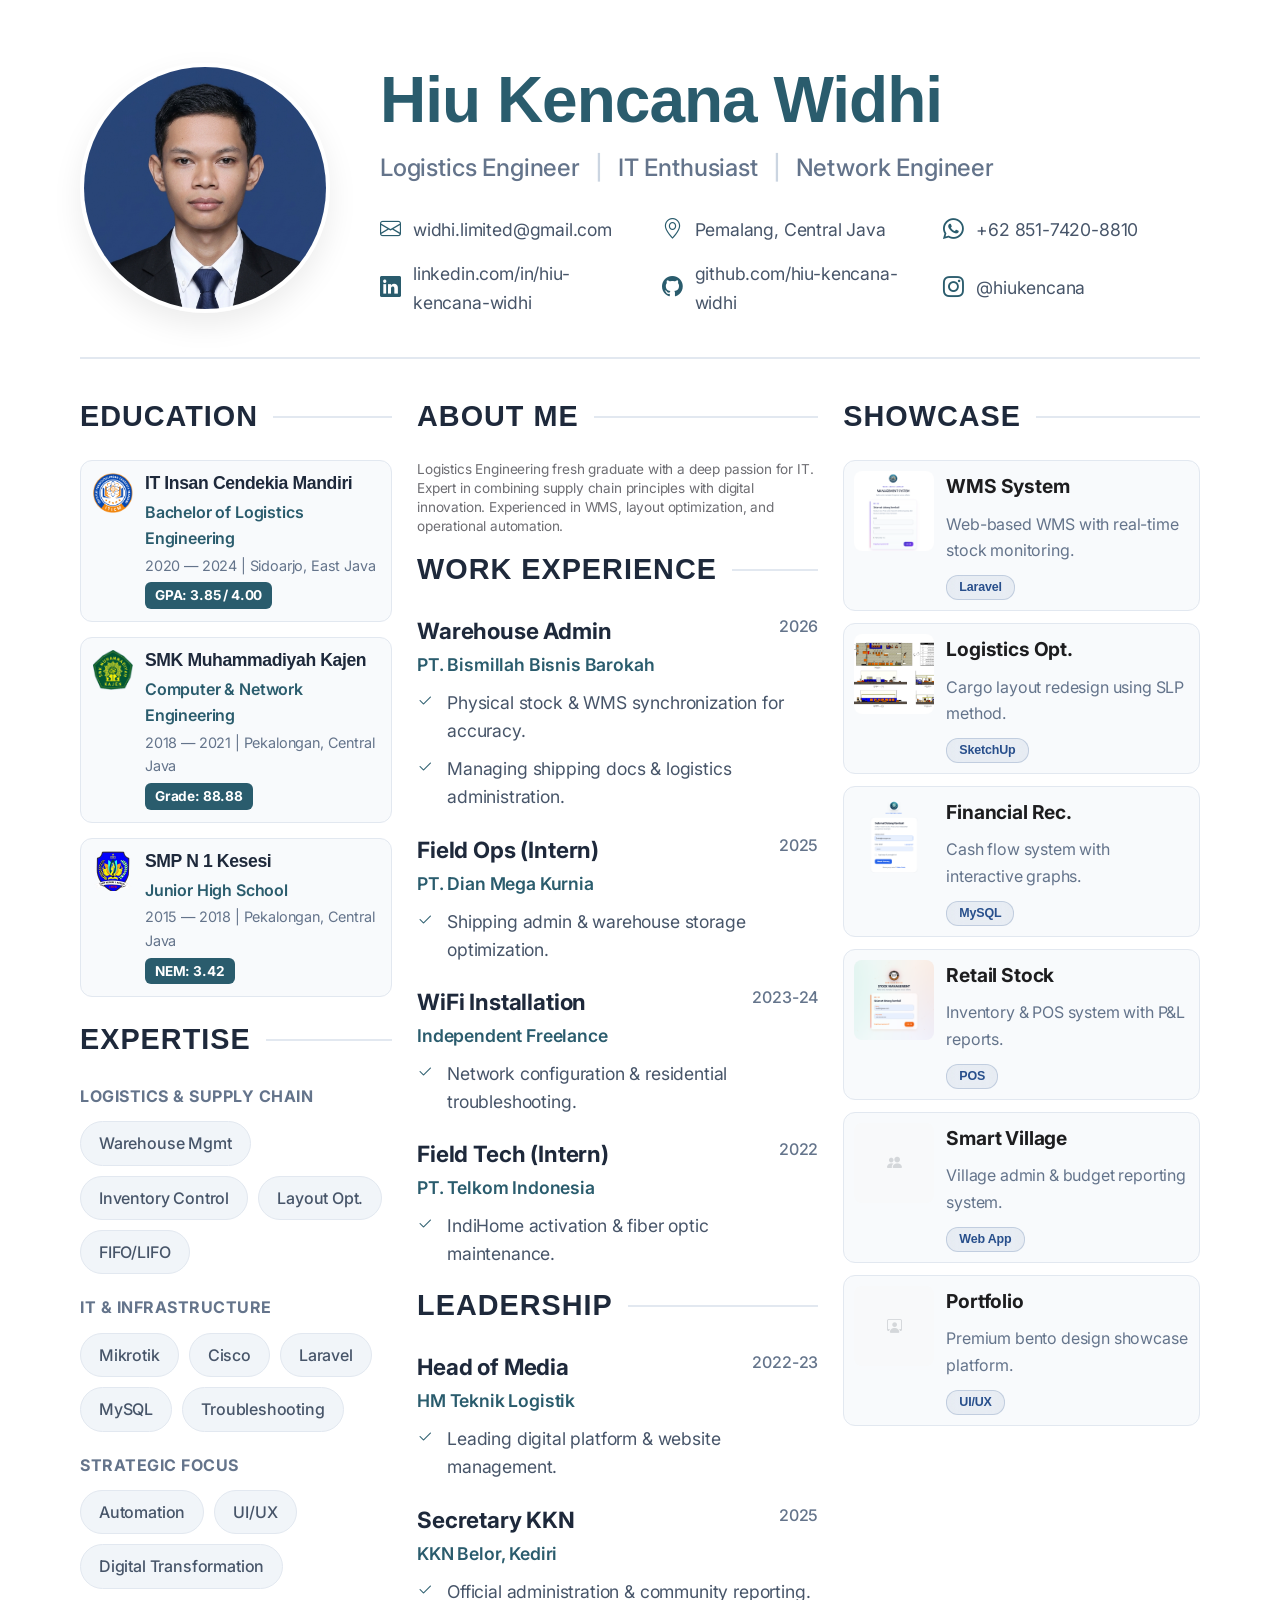
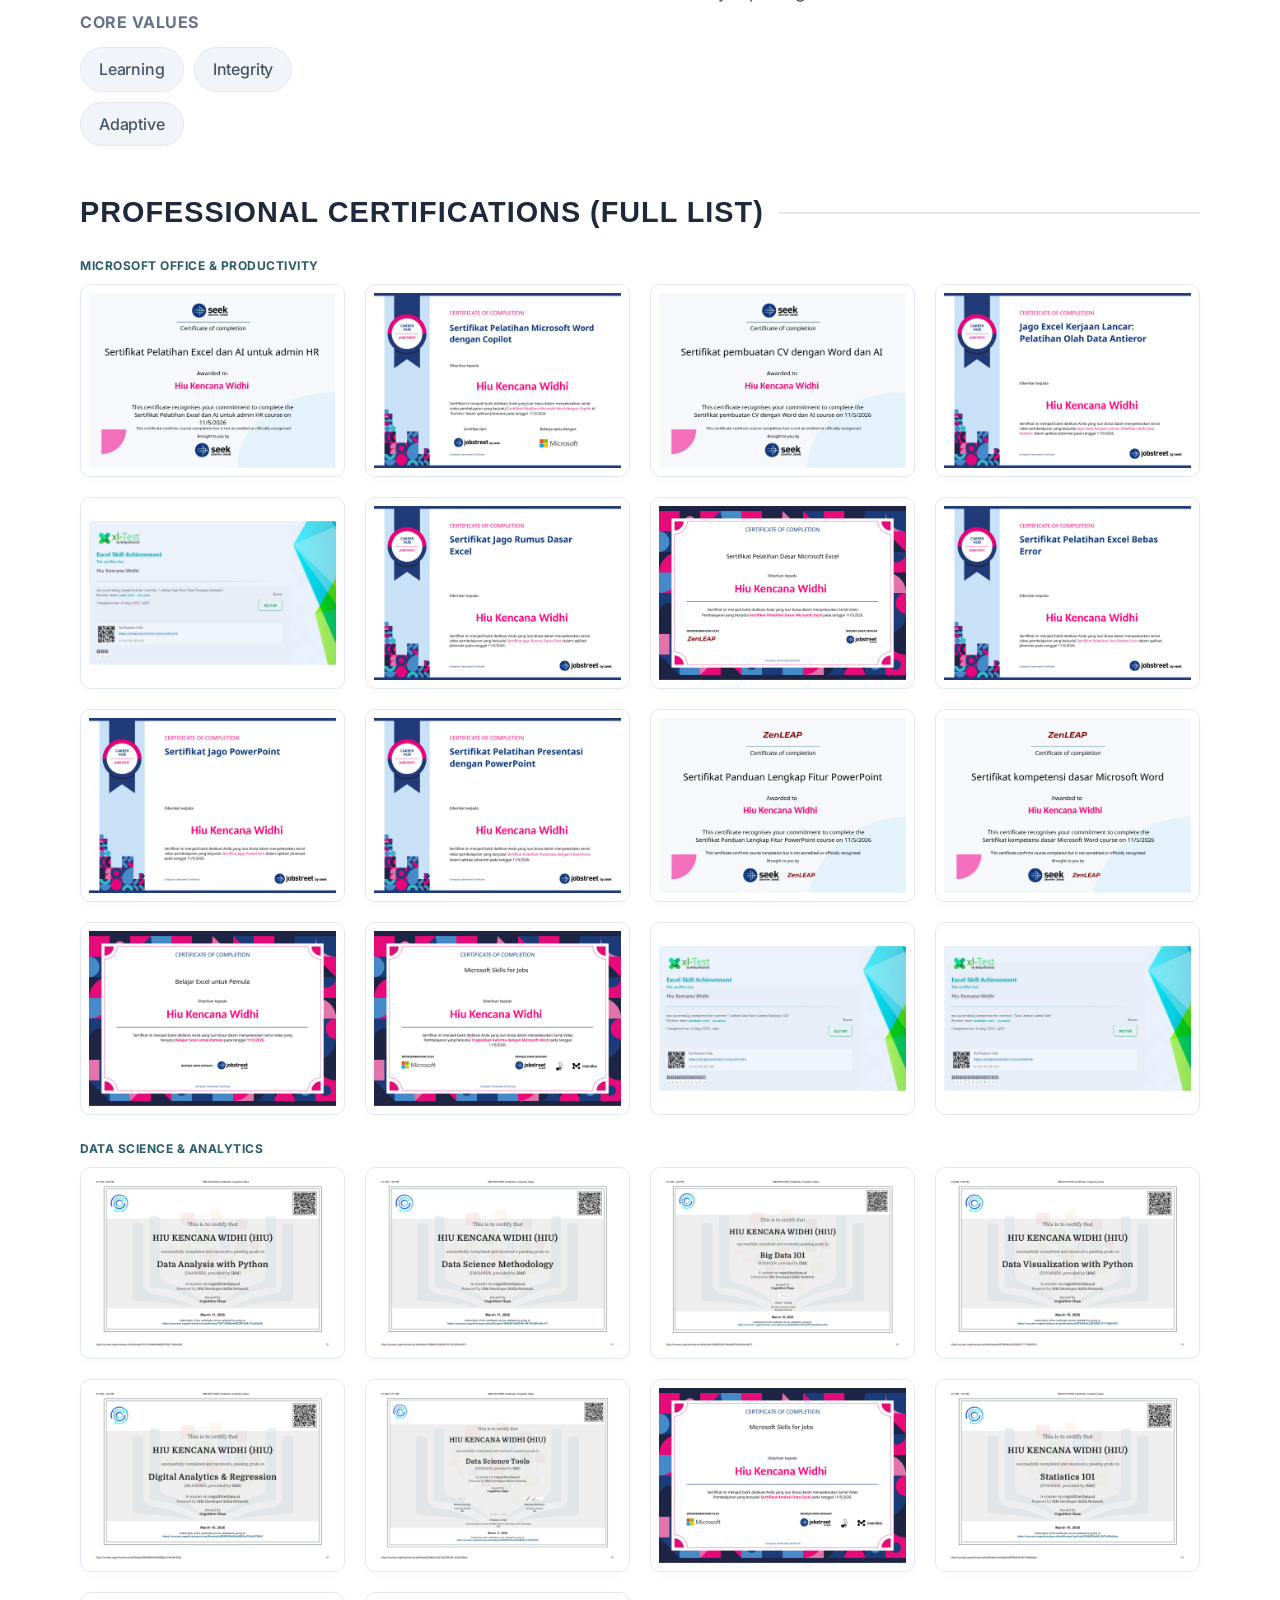
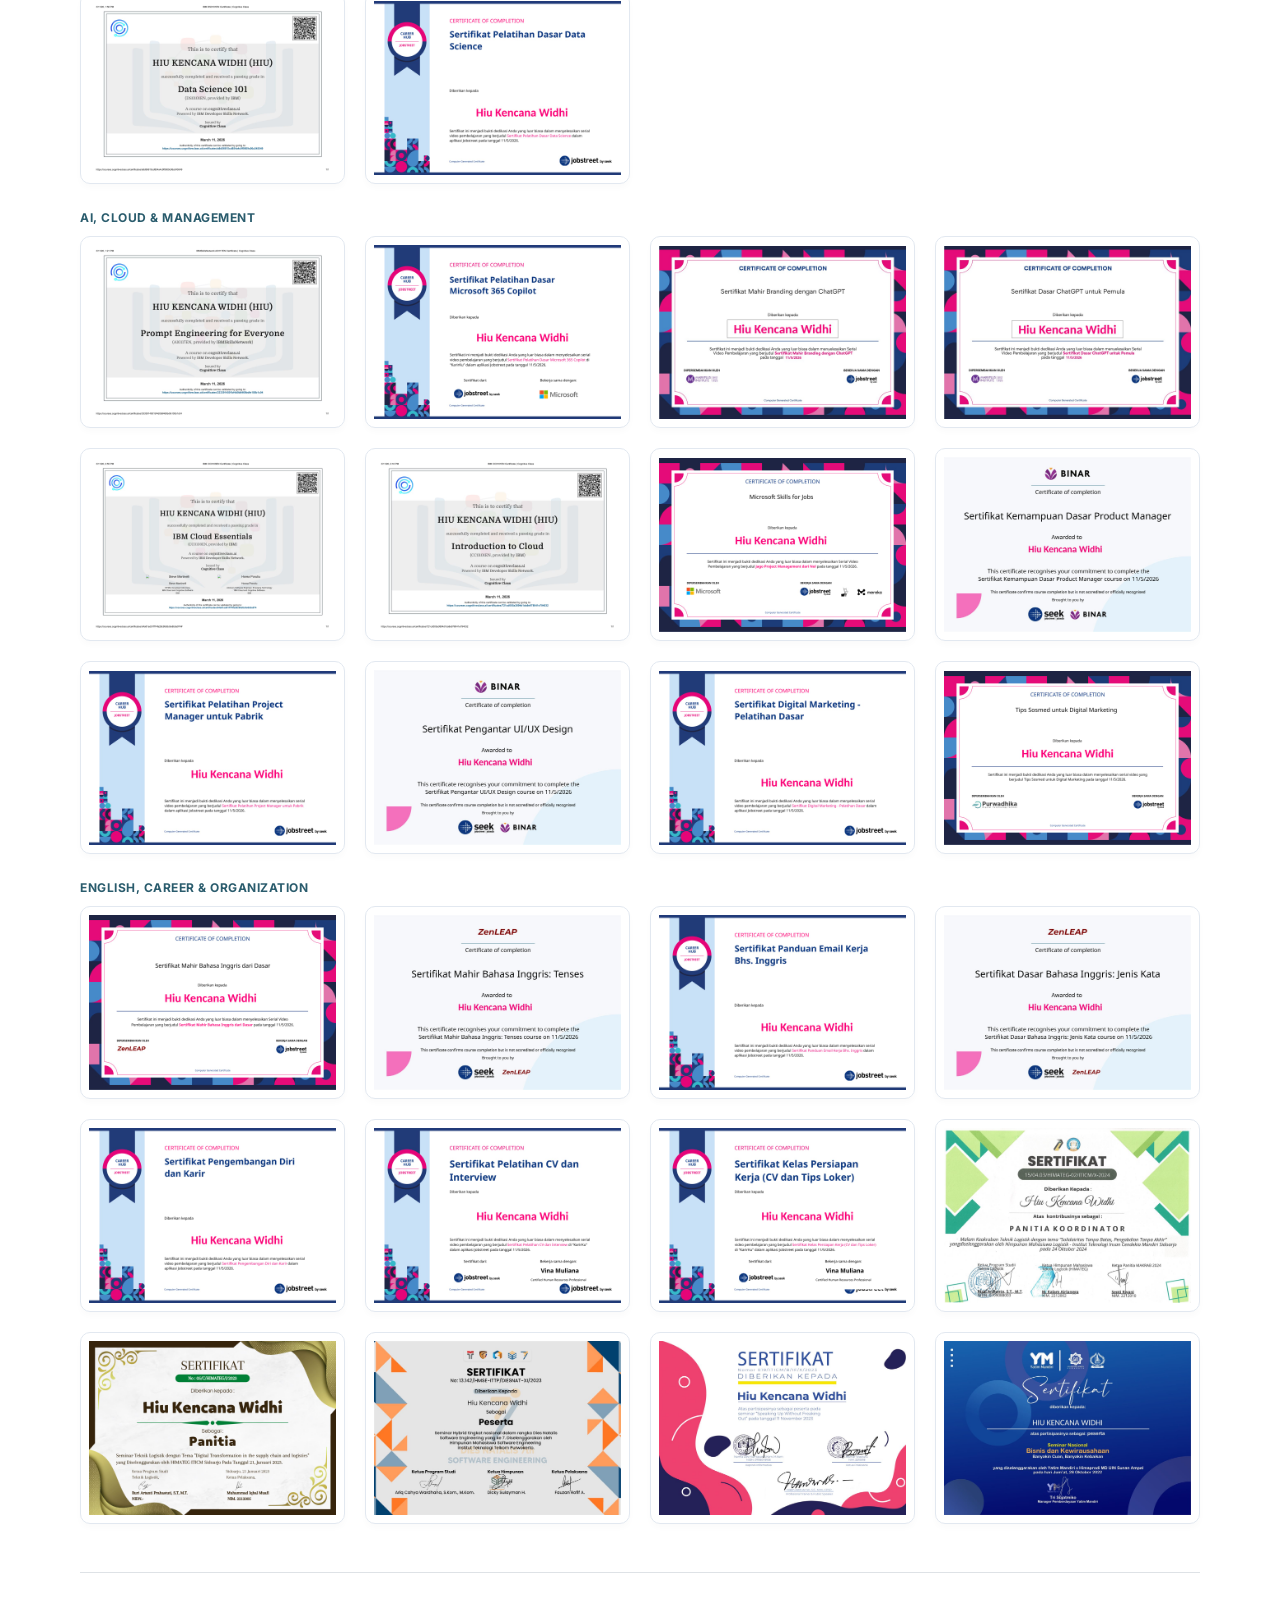
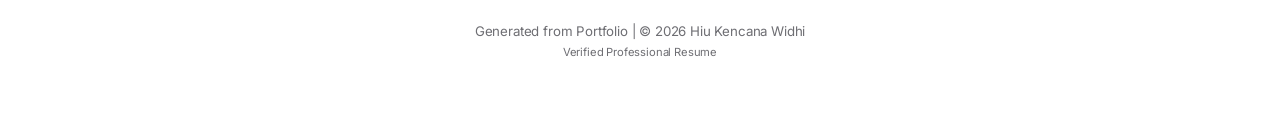
==== commit 75b3c332: "update" ====
--- a/resume/index.html
+++ b/resume/index.html
@@ -21,7 +21,7 @@
         
         body {
             background: var(--poster-bg);
-            font-family: 'Inter', sans-serif;
+            font-family: -apple-system, BlinkMacSystemFont, "SF Pro Text", "SF Pro", sans-serif;
             color: #1e293b;
             padding: 0;
             margin: 0;
@@ -30,7 +30,7 @@
         }
 
         h1, h2, h3, h4, h5, h6 {
-            font-family: 'Outfit', sans-serif;
+            font-family: -apple-system, BlinkMacSystemFont, "SF Pro Display", "SF Pro", sans-serif;
         }
 
         .poster-container {
@@ -367,8 +367,8 @@
                     <span>Network Engineer</span>
                 </div>
                 <div class="contact-grid">
-                    <div class="contact-item"><i class="bi bi-envelope"></i> hiukencanawidhi@hotmail.com</div>
-                    <div class="contact-item"><i class="bi bi-geo-alt"></i> Sidoarjo, East Java</div>
+                    <div class="contact-item"><i class="bi bi-envelope"></i> widhi.limited@gmail.com</div>
+                    <div class="contact-item"><i class="bi bi-geo-alt"></i> Pemalang, Central Java</div>
                     <div class="contact-item"><i class="bi bi-whatsapp"></i> +62 851-7420-8810</div>
                     <div class="contact-item"><i class="bi bi-linkedin"></i> linkedin.com/in/hiu-kencana-widhi</div>
                     <div class="contact-item"><i class="bi bi-github"></i> github.com/hiu-kencana-widhi</div>
--- a/core/css/style.css
+++ b/core/css/style.css
@@ -1,46 +1,84 @@
 /* ============================================================
    PORTFOLIO — HIU KENCANA WIDHI
-   Style: Clean · Formal · Lightweight
+   Style: Clean · Modern · Premium
    ============================================================ */
 
-@import url('https://api.fontshare.com/v2/css?f[]=cabinet-grotesk@500,700,800&display=swap');
-@import url('https://fonts.googleapis.com/css2?family=Plus+Jakarta+Sans:ital,wght@0,400;0,500;0,600;0,700;1,400&display=swap');
+/* Font Stack: Inter (body) + Plus Jakarta Sans (heading) + Outfit (brand) + JetBrains Mono (accent) */
+@import url('https://fonts.googleapis.com/css2?family=Inter:wght@300;400;500;600;700&family=Plus+Jakarta+Sans:ital,wght@0,500;0,600;0,700;0,800;1,400&family=Outfit:wght@600;700;800;900&family=JetBrains+Mono:wght@400;500;600&display=swap');
 
 /* --- ROOT VARIABLES --- */
 :root {
-    --blue:        #2A5C6D;
-    --blue-light:  #3A7C92;
+    --font-apple-display: -apple-system, BlinkMacSystemFont, "SF Pro Display", "SF Pro", "Helvetica Neue", Helvetica, Arial, sans-serif;
+    --font-apple-text: -apple-system, BlinkMacSystemFont, "SF Pro Text", "SF Pro", "Helvetica Neue", Helvetica, Arial, sans-serif;
+    --font-apple-mono: ui-monospace, "SF Mono", SFMono-Regular, Menlo, Monaco, Consolas, "Liberation Mono", "Courier New", monospace;
+
+    --bg-main:     #FAFAF9;         /* White Linen: Putih hangat, mengurangi silau */
+    --bg-surface:  rgba(255, 255, 255, 0.55);
+    --bg-hover:    #284F8C;         
+    --bg-hover-text: #FFFFFF;
+    --border-color: rgba(255, 255, 255, 0.6);
+    --border-light: #FFFFFF;
+    --primary:     #284F8C;         
+    --primary-hover: #1d3b6a;       
+    --primary-light: rgba(40, 79, 140, 0.08);
+    --primary-border: rgba(255, 255, 255, 0.6);
+    --secondary:   #0F766E;         
+    --secondary-glow: transparent;
+    --text-main:   #1d1d1f;         
+    --text-muted:  #6e6e73;         
+    --text-light:  #86868b;
+    
+    --blue:        #284F8C;
+    --blue-light:  #1d3b6a;
     --bg:          #FAFAF9;
-    --surface:     #F2F2F0;
-    --border:      #DCDCD8;
-    --text:        #1E2630;
-    --muted:       #4A5568;
-    --accent:      #2A5C6D;
-    --accent-secondary: #E08D4A;
-    --accent-rgb:  42, 92, 109;
-    --radius:      10px;
-    --shadow:      0 1px 4px rgba(0,0,0,0.08);
-    --shadow-md:   0 4px 12px rgba(0,0,0,0.1);
+    --surface:     rgba(255, 255, 255, 0.55);
+    --border:      rgba(255, 255, 255, 0.6);
+    --text:        #1d1d1f;
+    --muted:       #6e6e73;
+    --accent:      #284F8C;
+    --accent-secondary: #30B0C7;
+    --accent-rgb:  40, 79, 140;
+    --radius:      16px;
+    --shadow:      0 8px 30px rgba(0, 0, 0, 0.05);
+    --shadow-md:   0 15px 35px rgba(40, 79, 140, 0.1);
     
     /* Bootstrap Override */
-    --bs-primary-rgb: 42, 92, 109;
+    --bs-primary-rgb: 40, 79, 140;
 }
 
 body.dark-mode {
-    --bg:      #1A1D24;
-    --surface: #22272E;
-    --border:  #30363F;
-    --text:    #ECEDEF;
-    --muted:   #9BA9BF;
-    --accent:  #4E9B9B;
-    --accent-secondary: #F0A46E;
-    --accent-rgb: 78, 155, 155;
-    --blue:    #4E9B9B;
-    --shadow:  0 1px 4px rgba(0,0,0,0.4);
-    --shadow-md: 0 4px 12px rgba(0,0,0,0.5);
+    --bg-main:     #090d16;         
+    --bg-surface:  rgba(18, 24, 38, 0.55); 
+    --bg-hover:    #4D7CC7;         
+    --bg-hover-text: #ffffff;
+    --border-color: rgba(255, 255, 255, 0.12);
+    --border-light: rgba(255, 255, 255, 0.2);
+    --primary:     #4D7CC7;         
+    --primary-hover: #284F8C;
+    --primary-light: rgba(77, 124, 199, 0.12);
+    --primary-border: rgba(255, 255, 255, 0.12);
+    --secondary:   #2DD4BF;         
+    --secondary-glow: transparent;
+    --text-main:   #f5f5f7;         
+    --text-muted:  #a1a1a6;         
+    --text-light:  #86868b;
+
+    --blue:        #4D7CC7;
+    --blue-light:  #284F8C;
+    --bg:          #090d16;
+    --surface:     rgba(18, 24, 38, 0.55);
+    --border:      rgba(255, 255, 255, 0.12);
+    --text:        #f5f5f7;
+    --muted:       #a1a1a6;
+    --accent:      #4D7CC7;
+    --accent-secondary: #2DD4BF;
+    --accent-rgb:  77, 124, 199;
+    --radius:      16px;
+    --shadow:      0 8px 30px rgba(0, 0, 0, 0.4);
+    --shadow-md:   0 15px 35px rgba(0, 0, 0, 0.5);
     
     /* Bootstrap Override */
-    --bs-primary-rgb: 78, 155, 155;
+    --bs-primary-rgb: 77, 124, 199;
 }
 
 body.dark-mode, 
@@ -71,14 +109,18 @@
 }
 
 body {
-    font-family: 'Plus Jakarta Sans', sans-serif;
+    font-family: var(--font-apple-text);
     background-color: var(--bg);
     color: var(--text);
-    line-height: 1.7;
+    line-height: 1.65;
+    font-size: 0.95rem;
+    letter-spacing: -0.011em;
     overflow-x: hidden;
     animation: page-enter 0.32s ease both;
     -webkit-overflow-scrolling: touch;
     overflow-wrap: break-word;
+    -webkit-font-smoothing: antialiased;
+    -moz-osx-font-smoothing: grayscale;
 }
 
 @keyframes page-enter {
@@ -102,10 +144,11 @@
 }
 
 h1, h2, h3, h4, h5, h6 {
-    font-family: 'Cabinet Grotesk', sans-serif;
+    font-family: var(--font-apple-display);
     font-weight: 700;
     color: var(--text);
-    line-height: 1.3;
+    line-height: 1.25;
+    letter-spacing: -0.022em;
 }
 
 a { color: var(--accent); text-decoration: none; }
@@ -131,14 +174,14 @@
                 opacity  0.28s ease;
 }
 
-/* Adjust body to prevent content from hiding under fixed navbar */
+/* Adjust body to prevent content from hiding under compact fixed navbar */
 body {
-    padding-top: 52px; /* Slightly increased from 48px */
+    padding-top: 42px;
 }
 
 @media (max-width: 991px) {
     body {
-        padding-top: 48px; /* Slightly increased from 44px */
+        padding-top: 38px;
     }
 }
 
@@ -159,11 +202,12 @@
 }
 
 .navbar-brand {
-    font-family: 'Cabinet Grotesk', sans-serif;
-    font-weight: 800;
-    font-size: 0.95rem; /* Slightly larger */
-    color: var(--blue) !important;
-    letter-spacing: 0.4px;
+    font-family: var(--font-apple-display);
+    font-weight: 700;
+    font-size: 0.88rem;
+    color: var(--text) !important;
+    letter-spacing: 0.05em;
+    text-transform: uppercase;
     text-decoration: none;
     -webkit-text-fill-color: unset;
     background: none;
@@ -173,11 +217,12 @@
 .navbar-brand::after { display: none; }
 
 .nav-link {
-    font-family: 'Cabinet Grotesk', sans-serif;
-    font-size: 0.8rem; /* Balanced size */
-    font-weight: 600;
+    font-family: var(--font-apple-text);
+    font-size: 0.8rem;
+    font-weight: 500;
+    letter-spacing: -0.01em;
     color: var(--muted) !important;
-    padding: 3px 10px !important; /* Balanced padding */
+    padding: 3px 10px !important;
     border-radius: 4px;
     margin: 0 1px;
     transition: color 0.15s, background-color 0.15s;
@@ -245,27 +290,35 @@
     opacity: 1;
 }
 
-/* Sidebar panel */
+/* Floating Popover Card Menu */
 .nav-drawer {
     position: fixed;
-    top: 0;
-    left: 0;
-    height: 100dvh;
-    width: 280px;
-    max-width: 85vw;
+    top: 46px;
+    right: 12px;
+    left: auto;
+    width: 270px;
+    max-width: calc(100vw - 24px);
+    height: auto;
+    max-height: calc(100dvh - 60px);
     background-color: var(--surface);
-    border-right: 1px solid var(--border);
+    border: 1px solid var(--border);
+    border-radius: 18px;
+    box-shadow: 0 16px 40px rgba(0, 0, 0, 0.15);
     z-index: 1050;
-    transform: translateX(-100%);
-    transition: transform 0.28s cubic-bezier(0.4, 0, 0.2, 1);
+    transform: translateY(-8px) scale(0.96);
+    opacity: 0;
+    pointer-events: none;
+    transition: transform 0.25s cubic-bezier(0.16, 1, 0.3, 1),
+                opacity 0.25s cubic-bezier(0.16, 1, 0.3, 1);
     display: flex;
     flex-direction: column;
-    overflow-y: auto;
-    overflow-x: hidden;
+    overflow: hidden;
 }
 
 .nav-drawer.open {
-    transform: translateX(0);
+    transform: translateY(0) scale(1);
+    opacity: 1;
+    pointer-events: auto;
 }
 
 /* Drawer header */
@@ -279,11 +332,12 @@
 }
 
 .drawer-brand {
-    font-family: 'Cabinet Grotesk', sans-serif;
-    font-weight: 800;
-    font-size: 1rem;
-    color: var(--blue) !important;
-    letter-spacing: 1px;
+    font-family: var(--font-apple-display);
+    font-weight: 700;
+    font-size: 0.88rem;
+    color: var(--text) !important;
+    letter-spacing: 0.05em;
+    text-transform: uppercase;
     text-decoration: none;
 }
 
@@ -324,9 +378,10 @@
     gap: 10px;
     padding: 11px 16px !important;
     border-radius: 8px;
-    font-size: 0.9rem;
-    font-family: 'Cabinet Grotesk', sans-serif;
+    font-size: 0.875rem;
+    font-family: var(--font-apple-text);
     font-weight: 500;
+    letter-spacing: -0.01em;
     color: var(--text) !important;
     text-decoration: none;
     transition: background-color 0.15s, color 0.15s;
@@ -381,12 +436,12 @@
 
 /* Show hamburger only on mobile */
 @media (max-width: 991px) {
-    .navbar-toggler { display: flex; }
+    .navbar-toggler { display: flex; order: 2 !important; margin-left: auto !important; }
     .navbar-collapse { display: none !important; } /* hide default collapse, drawer handles it */
 
-    /* Hamburger LEFT — brand pushed to RIGHT for visual balance */
-    .navbar .container { flex-wrap: nowrap; }
-    .navbar-brand { margin-left: auto !important; margin-right: 0 !important; }
+    /* Brand LEFT — Hamburger RIGHT */
+    .navbar .container { flex-wrap: nowrap !important; justify-content: space-between !important; }
+    .navbar-brand { margin-left: 0 !important; margin-right: auto !important; order: 1 !important; }
 }
 
 /* --- LANGUAGE TOGGLE --- */
@@ -551,7 +606,7 @@
 
 /* Uniform Theme Top-Bar (Applies to specific card types) */
 .card, .skill-bento-card, .exp-bento-card, .project-card {
-    border-top: 4px solid #2A5C6D !important;
+    border-top: 4px solid var(--accent) !important;
     overflow: hidden;
     position: relative;
 }
@@ -565,7 +620,7 @@
 body.dark-mode .skill-bento-card, 
 body.dark-mode .exp-bento-card, 
 body.dark-mode .project-card {
-    border-top-color: #4E9B9B !important;
+    border-top-color: var(--accent) !important;
 }
 
 .card:hover {
@@ -586,10 +641,10 @@
 
 /* --- BUTTONS --- */
 .btn-primary, .btn-outline-primary, .btn {
-    font-family: 'Cabinet Grotesk', sans-serif;
+    font-family: var(--font-apple-text);
     border-radius: 6px;
     padding: 10px 24px;
-    font-weight: 500;
+    font-weight: 600;
     font-size: 0.875rem;
     letter-spacing: 0.3px;
     transition: background-color 0.15s, border-color 0.15s, color 0.15s;
@@ -891,8 +946,10 @@
     color: var(--blue);
     padding: 4px 12px;
     border-radius: 20px;
-    font-size: 0.8rem;
+    font-size: 0.78rem;
     font-weight: 600;
+    font-family: 'Inter', sans-serif;
+    letter-spacing: 0.02em;
 }
 
 body.dark-mode .project-tag {
@@ -1586,12 +1643,738 @@
 }
 /* Contact Cards Hover Effect */
 .contact-form-card, .contact-info-card {
-    transition: transform 0.3s cubic-bezier(0.34, 1.56, 0.64, 1), box-shadow 0.3s ease;
-    background: var(--surface) !important;
+    transition: none !important;
+    background: var(--bg-surface) !important;
 }
 
 .contact-form-card:hover, .contact-info-card:hover {
-    transform: translateY(-8px);
-    box-shadow: var(--shadow-md) !important;
-}
-
+    transform: none !important;
+    box-shadow: 2px 2px 0px rgba(0, 0, 0, 0.15) !important;
+}
+
+body.dark-mode .contact-form-card:hover,
+body.dark-mode .contact-info-card:hover {
+    box-shadow: 2px 2px 0px rgba(0, 0, 0, 0.35) !important;
+}
+
+
+/* ==========================================================================
+   APPLE macOS / iOS VIBRANT GLASSMORPHISM (CLEAR OS) THEME OVERRIDES
+   ========================================================================== */
+
+/* --- DYNAMIC AMBIENT MESH BACKGROUND --- */
+body {
+    background: radial-gradient(at 0% 0%, rgba(99, 102, 241, 0.12) 0px, transparent 50%), 
+                radial-gradient(at 100% 0%, rgba(168, 85, 247, 0.12) 0px, transparent 50%), 
+                radial-gradient(at 50% 100%, rgba(56, 189, 248, 0.12) 0px, transparent 50%), 
+                #f8fafc !important;
+    background-attachment: fixed !important;
+    color: #1d1d1f !important;
+    font-family: -apple-system, BlinkMacSystemFont, "SF Pro Display", "SF Pro Text", "Inter", "Helvetica Neue", sans-serif !important;
+}
+
+body.dark-mode {
+    background: radial-gradient(at 0% 0%, rgba(30, 27, 75, 0.6) 0px, transparent 50%), 
+                radial-gradient(at 100% 0%, rgba(88, 28, 135, 0.4) 0px, transparent 50%), 
+                radial-gradient(at 50% 100%, rgba(15, 23, 42, 0.8) 0px, transparent 50%), 
+                #090d16 !important;
+    background-attachment: fixed !important;
+    color: #f5f5f7 !important;
+}
+
+/* --- APPLE MAC OS SCROLLBAR --- */
+::-webkit-scrollbar {
+    width: 8px !important;
+    height: 8px !important;
+}
+::-webkit-scrollbar-track {
+    background: transparent !important;
+}
+::-webkit-scrollbar-thumb {
+    background: rgba(0, 0, 0, 0.18) !important;
+    border-radius: 9999px !important;
+    border: 2px solid transparent !important;
+    background-clip: content-box !important;
+}
+::-webkit-scrollbar-thumb:hover {
+    background: rgba(0, 122, 255, 0.5) !important;
+}
+body.dark-mode ::-webkit-scrollbar-thumb {
+    background: rgba(255, 255, 255, 0.22) !important;
+}
+body.dark-mode ::-webkit-scrollbar-thumb:hover {
+    background: rgba(96, 165, 250, 0.6) !important;
+}
+
+/* --- GLASSMORPHIC CARDS, PANELS & CONTAINERS --- */
+.card, 
+.skill-bento-card, 
+.exp-bento-card, 
+.project-card, 
+.edu-item, 
+.cert-card, 
+.contact-form-card, 
+.contact-info-card, 
+.contact-option-row {
+    background: rgba(255, 255, 255, 0.55) !important;
+    backdrop-filter: blur(25px) saturate(190%) !important;
+    -webkit-backdrop-filter: blur(25px) saturate(190%) !important;
+    border: 1px solid rgba(255, 255, 255, 0.6) !important;
+    box-shadow: 0 4px 20px rgba(0, 0, 0, 0.04) !important;
+    border-radius: 20px !important;
+    transition: transform 0.3s cubic-bezier(0.16, 1, 0.3, 1), 
+                box-shadow 0.3s cubic-bezier(0.16, 1, 0.3, 1), 
+                border-color 0.3s ease !important;
+}
+
+body.dark-mode .card, 
+body.dark-mode .skill-bento-card, 
+body.dark-mode .exp-bento-card, 
+body.dark-mode .project-card, 
+body.dark-mode .edu-item, 
+body.dark-mode .cert-card, 
+body.dark-mode .contact-form-card, 
+body.dark-mode .contact-info-card, 
+body.dark-mode .contact-option-row {
+    background: rgba(18, 24, 38, 0.55) !important;
+    backdrop-filter: blur(25px) saturate(190%) !important;
+    -webkit-backdrop-filter: blur(25px) saturate(190%) !important;
+    border: 1px solid rgba(255, 255, 255, 0.12) !important;
+    box-shadow: 0 4px 20px rgba(0, 0, 0, 0.3) !important;
+}
+
+/* Card Hover Elevation (Clean Floating Window Effect without Glow) */
+.card:hover, 
+.skill-bento-card:hover, 
+.exp-bento-card:hover, 
+.project-card:hover, 
+.edu-item:hover, 
+.cert-card:hover, 
+.contact-form-card:hover, 
+.contact-info-card:hover,
+.contact-option-row:hover {
+    transform: translateY(-5px) !important;
+    box-shadow: 0 12px 30px rgba(0, 0, 0, 0.08) !important;
+    border-color: rgba(0, 122, 255, 0.4) !important;
+}
+
+body.dark-mode .card:hover, 
+body.dark-mode .skill-bento-card:hover, 
+body.dark-mode .exp-bento-card:hover, 
+body.dark-mode .project-card:hover, 
+body.dark-mode .edu-item:hover, 
+body.dark-mode .cert-card:hover, 
+body.dark-mode .contact-form-card:hover, 
+body.dark-mode .contact-info-card:hover,
+body.dark-mode .contact-option-row:hover {
+    box-shadow: 0 12px 30px rgba(0, 0, 0, 0.5) !important;
+    border-color: rgba(96, 165, 250, 0.4) !important;
+}
+
+/* Clean up accent top bar for glass design */
+.card, .skill-bento-card, .exp-bento-card, .project-card, .cert-card {
+    border-top: 1px solid rgba(255, 255, 255, 0.6) !important;
+}
+body.dark-mode .card, 
+body.dark-mode .skill-bento-card, 
+body.dark-mode .exp-bento-card, 
+body.dark-mode .project-card, 
+body.dark-mode .cert-card {
+    border-top: 1px solid rgba(255, 255, 255, 0.12) !important;
+}
+
+/* --- APPLE MAC OS COMPACT NAVBAR & MENU BAR --- */
+.navbar {
+    background: rgba(255, 255, 255, 0.65) !important;
+    backdrop-filter: blur(25px) saturate(190%) !important;
+    -webkit-backdrop-filter: blur(25px) saturate(190%) !important;
+    border-bottom: 1px solid rgba(255, 255, 255, 0.4) !important;
+    box-shadow: 0 2px 10px rgba(0, 0, 0, 0.02) !important;
+    padding: 3px 0 !important;
+    min-height: 38px !important;
+    transition: all 0.3s ease !important;
+}
+
+body.dark-mode .navbar {
+    background: rgba(11, 15, 25, 0.7) !important;
+    border-bottom: 1px solid rgba(255, 255, 255, 0.08) !important;
+    box-shadow: 0 2px 10px rgba(0, 0, 0, 0.3) !important;
+}
+
+.navbar .container {
+    padding-top: 2px !important;
+    padding-bottom: 2px !important;
+}
+
+.navbar .navbar-brand,
+.drawer-brand {
+    font-family: var(--font-apple-display) !important;
+    font-weight: 700 !important;
+    letter-spacing: 0.05em !important;
+    font-size: 0.85rem !important;
+    color: #1d1d1f !important;
+    background: transparent !important;
+    border: none !important;
+    padding: 0 !important;
+    border-radius: 0 !important;
+    box-shadow: none !important;
+    transition: all 0.25s ease !important;
+}
+
+body.dark-mode .navbar .navbar-brand,
+body.dark-mode .drawer-brand {
+    color: #f5f5f7 !important;
+    background: transparent !important;
+    border: none !important;
+}
+
+.navbar .navbar-brand:hover,
+.drawer-brand:hover {
+    transform: scale(1.02) !important;
+    box-shadow: none !important;
+    color: #284F8C !important;
+}
+body.dark-mode .navbar .navbar-brand:hover,
+body.dark-mode .drawer-brand:hover {
+    color: #4D7CC7 !important;
+}
+
+.navbar .nav-link {
+    font-family: var(--font-apple-text) !important;
+    font-weight: 500 !important;
+    font-size: 0.78rem !important;
+    color: #515154 !important;
+    border-radius: 8px !important;
+    padding: 3px 9px !important;
+    margin: 0 1px !important;
+    border: none !important;
+    transition: all 0.2s cubic-bezier(0.16, 1, 0.3, 1) !important;
+}
+
+body.dark-mode .navbar .nav-link {
+    color: #a1a1a6 !important;
+}
+
+.navbar .nav-link:hover,
+.navbar .nav-link.active {
+    color: #284F8C !important;
+    background: rgba(40, 79, 140, 0.1) !important;
+}
+
+body.dark-mode .navbar .nav-link:hover,
+body.dark-mode .navbar .nav-link.active {
+    color: #4D7CC7 !important;
+    background: rgba(77, 124, 199, 0.15) !important;
+}
+
+.navbar .lang-toggle {
+    height: 24px !important;
+    padding: 1px 6px !important;
+    font-size: 0.7rem !important;
+}
+
+.navbar .theme-toggle {
+    width: 26px !important;
+    height: 26px !important;
+    font-size: 0.78rem !important;
+}
+
+/* --- APPLE FLOATING DROPDOWN CARD MENU OVERRIDES --- */
+.nav-drawer {
+    right: 12px !important;
+    left: auto !important;
+    background: rgba(255, 255, 255, 0.96) !important;
+    backdrop-filter: blur(30px) saturate(190%) !important;
+    -webkit-backdrop-filter: blur(30px) saturate(190%) !important;
+    border: 1px solid rgba(0, 0, 0, 0.1) !important;
+    border-radius: 18px !important;
+    box-shadow: 0 16px 40px rgba(0, 0, 0, 0.16) !important;
+}
+
+body.dark-mode .nav-drawer {
+    background: rgba(18, 24, 38, 0.96) !important;
+    border: 1px solid rgba(255, 255, 255, 0.15) !important;
+    box-shadow: 0 16px 40px rgba(0, 0, 0, 0.5) !important;
+}
+
+.drawer-header {
+    padding: 12px 16px !important;
+    border-bottom: 1px solid rgba(0, 0, 0, 0.08) !important;
+}
+body.dark-mode .drawer-header {
+    border-bottom-color: rgba(255, 255, 255, 0.08) !important;
+}
+
+.drawer-nav {
+    padding: 4px 0 !important;
+    flex: 1 !important;
+    overflow-y: auto !important;
+    display: flex !important;
+    flex-direction: column !important;
+    gap: 0 !important;
+}
+
+.drawer-nav .nav-link {
+    display: flex !important;
+    align-items: center !important;
+    gap: 12px !important;
+    padding: 12px 18px !important;
+    border-radius: 0 !important;
+    font-size: 0.88rem !important;
+    font-family: var(--font-apple-text) !important;
+    font-weight: 500 !important;
+    color: var(--text) !important;
+    text-decoration: none !important;
+    border-bottom: 1px solid rgba(0, 0, 0, 0.05) !important;
+    transition: background-color 0.15s, color 0.15s !important;
+    margin: 0 !important;
+}
+
+body.dark-mode .drawer-nav .nav-link {
+    border-bottom-color: rgba(255, 255, 255, 0.06) !important;
+}
+
+.drawer-nav .nav-link:last-child {
+    border-bottom: none !important;
+}
+
+.drawer-nav .nav-link:hover,
+.drawer-nav .nav-link.active {
+    background: rgba(40, 79, 140, 0.08) !important;
+    color: #284F8C !important;
+}
+
+body.dark-mode .drawer-nav .nav-link:hover,
+body.dark-mode .drawer-nav .nav-link.active {
+    background: rgba(77, 124, 199, 0.15) !important;
+    color: #4D7CC7 !important;
+}
+
+.drawer-nav .nav-link .nav-icon {
+    font-size: 1.05rem !important;
+    width: 22px !important;
+    text-align: center !important;
+    color: var(--muted) !important;
+}
+
+.drawer-nav .nav-link:hover .nav-icon,
+.drawer-nav .nav-link.active .nav-icon {
+    color: #284F8C !important;
+}
+
+body.dark-mode .drawer-nav .nav-link:hover .nav-icon,
+body.dark-mode .drawer-nav .nav-link.active .nav-icon {
+    color: #4D7CC7 !important;
+}
+
+.drawer-footer {
+    padding: 12px 16px !important;
+    border-top: 1px solid rgba(0, 0, 0, 0.08) !important;
+    background: rgba(0, 0, 0, 0.02) !important;
+}
+
+body.dark-mode .drawer-footer {
+    border-top-color: rgba(255, 255, 255, 0.08) !important;
+    background: rgba(255, 255, 255, 0.02) !important;
+}
+
+/* --- APPLE BUTTONS & CONTROLS --- */
+.btn,
+.lang-toggle,
+.theme-toggle,
+.social-btn,
+.back-to-top,
+.contact-fab,
+.drawer-close,
+.lang-btn {
+    border-radius: 12px !important;
+    font-family: var(--font-apple-text) !important;
+    font-weight: 600 !important;
+    font-size: 0.875rem !important;
+    border: 1px solid rgba(255, 255, 255, 0.6) !important;
+    background: rgba(255, 255, 255, 0.5) !important;
+    backdrop-filter: blur(12px) !important;
+    -webkit-backdrop-filter: blur(12px) !important;
+    color: #1d1d1f !important;
+    box-shadow: 0 2px 6px rgba(0, 0, 0, 0.04) !important;
+    transition: all 0.25s cubic-bezier(0.16, 1, 0.3, 1) !important;
+}
+
+body.dark-mode .btn,
+body.dark-mode .lang-toggle,
+body.dark-mode .theme-toggle,
+body.dark-mode .social-btn,
+body.dark-mode .back-to-top,
+body.dark-mode .contact-fab,
+body.dark-mode .drawer-close,
+body.dark-mode .lang-btn {
+    background: rgba(255, 255, 255, 0.08) !important;
+    border-color: rgba(255, 255, 255, 0.12) !important;
+    color: #f5f5f7 !important;
+}
+
+/* Primary Action Pill (Solid #284F8C Blue) */
+.btn-primary,
+.btn-primary:focus {
+    background: #284F8C !important;
+    color: #ffffff !important;
+    border: none !important;
+    border-radius: 9999px !important;
+    padding: 10px 24px !important;
+    box-shadow: 0 2px 8px rgba(0, 0, 0, 0.08) !important;
+}
+
+.btn-primary:hover {
+    background: #1d3b6a !important;
+    color: #ffffff !important;
+    transform: translateY(-2px) !important;
+    box-shadow: 0 4px 12px rgba(0, 0, 0, 0.12) !important;
+}
+
+/* Button Hover Interactive Lift */
+.btn:hover,
+.lang-toggle:hover,
+.theme-toggle:hover,
+.social-btn:hover,
+.back-to-top:hover,
+.contact-fab:hover,
+.drawer-close:hover,
+.lang-btn:hover {
+    transform: translateY(-2px) !important;
+    box-shadow: 0 4px 12px rgba(0, 0, 0, 0.06) !important;
+    background: rgba(255, 255, 255, 0.75) !important;
+    border-color: rgba(40, 79, 140, 0.4) !important;
+    color: #284F8C !important;
+}
+
+body.dark-mode .btn:hover,
+body.dark-mode .lang-toggle:hover,
+body.dark-mode .theme-toggle:hover,
+body.dark-mode .social-btn:hover,
+body.dark-mode .back-to-top:hover,
+body.dark-mode .contact-fab:hover,
+body.dark-mode .drawer-close:hover,
+body.dark-mode .lang-btn:hover {
+    background: rgba(255, 255, 255, 0.16) !important;
+    border-color: rgba(77, 124, 199, 0.4) !important;
+    color: #4D7CC7 !important;
+}
+
+/* Circle Controls (FAB, Back to top, Theme, Close) */
+.theme-toggle,
+.social-btn,
+.back-to-top,
+.contact-fab,
+.drawer-close {
+    border-radius: 9999px !important;
+}
+
+/* --- APPLE MODAL & TRAFFIC LIGHT CLOSE --- */
+.modal-content {
+    background: rgba(255, 255, 255, 0.75) !important;
+    backdrop-filter: blur(30px) saturate(200%) !important;
+    -webkit-backdrop-filter: blur(30px) saturate(200%) !important;
+    border: 1px solid rgba(255, 255, 255, 0.8) !important;
+    border-radius: 24px !important;
+    box-shadow: 0 20px 50px rgba(0, 0, 0, 0.12) !important;
+    overflow: hidden !important;
+}
+
+body.dark-mode .modal-content {
+    background: rgba(20, 26, 42, 0.82) !important;
+    border: 1px solid rgba(255, 255, 255, 0.14) !important;
+    box-shadow: 0 20px 50px rgba(0, 0, 0, 0.5) !important;
+}
+
+.modal-header {
+    border-bottom: 1px solid rgba(0, 0, 0, 0.06) !important;
+    padding: 1.25rem 1.5rem !important;
+}
+
+body.dark-mode .modal-header {
+    border-bottom-color: rgba(255, 255, 255, 0.08) !important;
+}
+
+/* macOS Traffic Light Close Button (No Glow) */
+.btn-close {
+    width: 14px !important;
+    height: 14px !important;
+    min-width: 14px !important;
+    border-radius: 50% !important;
+    background-color: #FF5F56 !important;
+    border: 1px solid #E0443E !important;
+    opacity: 1 !important;
+    padding: 0 !important;
+    box-shadow: none !important;
+    transition: all 0.2s ease !important;
+    background-image: none !important;
+}
+
+.btn-close:hover {
+    background-color: #ff3b30 !important;
+    transform: scale(1.1) !important;
+    box-shadow: none !important;
+}
+
+body.dark-mode .btn-close {
+    background-image: none !important;
+    filter: none !important;
+}
+
+/* --- APPLE BADGES, TAGS & CHIPS --- */
+.skill-badge,
+.project-tag,
+.focus-badge,
+.badge {
+    border-radius: 12px !important;
+    font-family: var(--font-apple-text) !important;
+    font-size: 0.78rem !important;
+    font-weight: 600 !important;
+    padding: 5px 12px !important;
+    background: rgba(40, 79, 140, 0.08) !important;
+    color: #284F8C !important;
+    border: 1px solid rgba(40, 79, 140, 0.2) !important;
+    backdrop-filter: blur(8px) !important;
+    box-shadow: none !important;
+    transition: all 0.2s ease !important;
+    display: inline-flex !important;
+    align-items: center !important;
+    gap: 6px !important;
+}
+
+body.dark-mode .skill-badge,
+body.dark-mode .project-tag,
+body.dark-mode .focus-badge,
+body.dark-mode .badge {
+    background: rgba(77, 124, 199, 0.12) !important;
+    color: #4D7CC7 !important;
+    border-color: rgba(77, 124, 199, 0.25) !important;
+}
+
+.skill-badge:hover,
+.project-tag:hover,
+.focus-badge:hover {
+    transform: translateY(-2px) !important;
+    background: rgba(40, 79, 140, 0.18) !important;
+}
+
+body.dark-mode .skill-badge:hover,
+body.dark-mode .project-tag:hover,
+body.dark-mode .focus-badge:hover {
+    background: rgba(77, 124, 199, 0.22) !important;
+}
+
+/* Badge primary override */
+.badge.text-bg-primary,
+.badge.bg-primary {
+    background: #284F8C !important;
+    color: #ffffff !important;
+    border: none !important;
+}
+
+/* --- APPLE FORM CONTROLS --- */
+.form-control,
+.form-select {
+    border-radius: 12px !important;
+    font-family: var(--font-apple-text) !important;
+    background: rgba(255, 255, 255, 0.5) !important;
+    backdrop-filter: blur(12px) !important;
+    border: 1px solid rgba(0, 0, 0, 0.12) !important;
+    color: #1d1d1f !important;
+    padding: 10px 14px !important;
+    transition: all 0.2s ease !important;
+}
+
+body.dark-mode .form-control,
+body.dark-mode .form-select {
+    background: rgba(255, 255, 255, 0.06) !important;
+    border-color: rgba(255, 255, 255, 0.15) !important;
+    color: #f5f5f7 !important;
+}
+
+.form-control:focus,
+.form-select:focus {
+    background: rgba(255, 255, 255, 0.8) !important;
+    border-color: #284F8C !important;
+    box-shadow: none !important;
+}
+
+body.dark-mode .form-control:focus,
+body.dark-mode .form-select:focus {
+    background: rgba(18, 24, 38, 0.8) !important;
+    border-color: #4D7CC7 !important;
+    box-shadow: none !important;
+}
+
+/* --- APPLE VIBRANT ACCENT TEXT & TYPOGRAPHY --- */
+#typed-text,
+.text-accent,
+.page-header h1 span,
+.page-header h2 span {
+    font-family: var(--font-apple-display) !important;
+    font-weight: 800 !important;
+    color: #284F8C !important;
+    background: none !important;
+    -webkit-background-clip: unset !important;
+    -webkit-text-fill-color: unset !important;
+    display: inline-block !important;
+}
+
+body.dark-mode #typed-text,
+body.dark-mode .text-accent,
+body.dark-mode .page-header h1 span,
+body.dark-mode .page-header h2 span {
+    color: #4D7CC7 !important;
+    background: none !important;
+    -webkit-background-clip: unset !important;
+    -webkit-text-fill-color: unset !important;
+}
+
+.page-header {
+    border-bottom: 1px solid rgba(0, 0, 0, 0.08) !important;
+    padding-bottom: 1.5rem !important;
+    margin-bottom: 2.5rem !important;
+}
+
+body.dark-mode .page-header {
+    border-bottom-color: rgba(255, 255, 255, 0.08) !important;
+}
+
+/* --- HERO PROFILE IMAGE GLASS WRAP (NO GLOW) --- */
+.hero-img {
+    border-radius: 50% !important;
+    border: 4px solid rgba(255, 255, 255, 0.7) !important;
+    box-shadow: 0 12px 30px rgba(0, 0, 0, 0.08) !important;
+    transition: transform 0.4s cubic-bezier(0.16, 1, 0.3, 1), box-shadow 0.4s ease !important;
+}
+
+body.dark-mode .hero-img {
+    border-color: rgba(255, 255, 255, 0.15) !important;
+    box-shadow: 0 12px 30px rgba(0, 0, 0, 0.4) !important;
+}
+
+#heroPhotoBtn:hover .hero-img {
+    transform: translateY(-6px) !important;
+    box-shadow: 0 16px 36px rgba(0, 0, 0, 0.12) !important;
+}
+
+/* --- CTA CARD CLEAN APPLE GLASS STYLING (#284F8C) --- */
+#ctaCardBtn {
+    background: #284F8C !important;
+    backdrop-filter: blur(25px) !important;
+    -webkit-backdrop-filter: blur(25px) !important;
+    border: 1px solid rgba(255, 255, 255, 0.2) !important;
+    border-radius: 24px !important;
+    box-shadow: 0 10px 30px rgba(0, 0, 0, 0.08) !important;
+}
+
+#ctaCardBtn h3,
+#ctaCardBtn p {
+    color: #ffffff !important;
+}
+
+#ctaCardBtn .btn-light {
+    background: rgba(255, 255, 255, 0.95) !important;
+    color: #284F8C !important;
+    border-radius: 9999px !important;
+    border: none !important;
+    font-weight: 700 !important;
+    box-shadow: 0 2px 8px rgba(0, 0, 0, 0.08) !important;
+}
+
+#ctaCardBtn .btn-light:hover {
+    background: #ffffff !important;
+    transform: translateY(-2px) !important;
+    box-shadow: 0 4px 12px rgba(0, 0, 0, 0.12) !important;
+}
+
+#ctaCardBtn .btn-outline-light {
+    background: rgba(255, 255, 255, 0.15) !important;
+    color: #ffffff !important;
+    border: 1px solid rgba(255, 255, 255, 0.5) !important;
+    border-radius: 9999px !important;
+    backdrop-filter: blur(10px) !important;
+}
+
+#ctaCardBtn .btn-outline-light:hover {
+    background: rgba(255, 255, 255, 0.3) !important;
+    transform: translateY(-2px) !important;
+}
+
+/* --- FOOTER GLASS STYLING --- */
+.footer {
+    background: rgba(255, 255, 255, 0.45) !important;
+    backdrop-filter: blur(20px) saturate(180%) !important;
+    -webkit-backdrop-filter: blur(20px) saturate(180%) !important;
+    border-top: 1px solid rgba(255, 255, 255, 0.4) !important;
+}
+
+body.dark-mode .footer {
+    background: rgba(11, 15, 25, 0.6) !important;
+    border-top-color: rgba(255, 255, 255, 0.08) !important;
+}
+
+/* --- TIMELINE DECORATION (NO GLOW) --- */
+.timeline::before {
+    background: rgba(40, 79, 140, 0.3) !important;
+    width: 2px !important;
+    border: none !important;
+}
+.timeline-item::before {
+    border-radius: 50% !important;
+    border: 2px solid #ffffff !important;
+    background-color: #284F8C !important;
+    box-shadow: none !important;
+    width: 14px !important;
+    height: 14px !important;
+    left: -29px !important;
+    top: 4px !important;
+}
+
+body.dark-mode .timeline-item::before {
+    border-color: #0b0f19 !important;
+    background-color: #4D7CC7 !important;
+    box-shadow: none !important;
+}
+
+/* --- ICON BOX GLASS WRAPPER --- */
+.icon-box {
+    border-radius: 14px !important;
+    background: rgba(40, 79, 140, 0.08) !important;
+    border: 1px solid rgba(40, 79, 140, 0.15) !important;
+    backdrop-filter: blur(8px) !important;
+    box-shadow: none !important;
+}
+
+body.dark-mode .icon-box {
+    background: rgba(77, 124, 199, 0.1) !important;
+    border-color: rgba(77, 124, 199, 0.2) !important;
+}
+
+/* --- MACBOOK MOCKUP CORNERS --- */
+.macbook-mockup .screen {
+    border-radius: 12px 12px 0 0 !important;
+    border: 4px solid #1a1a1a !important;
+    box-shadow: 0 12px 30px rgba(0, 0, 0, 0.15) !important;
+}
+
+.macbook-mockup .keyboard {
+    border-radius: 0 0 12px 12px !important;
+    border: none !important;
+    box-shadow: 0 6px 16px rgba(0, 0, 0, 0.1) !important;
+}
+
+/* Contrast text overrides */
+.text-muted, 
+.text-muted *,
+body.dark-mode .text-muted {
+    color: #6e6e73 !important;
+}
+body.dark-mode .text-muted,
+body.dark-mode .text-muted * {
+    color: #a1a1a6 !important;
+}
+
+
+
+
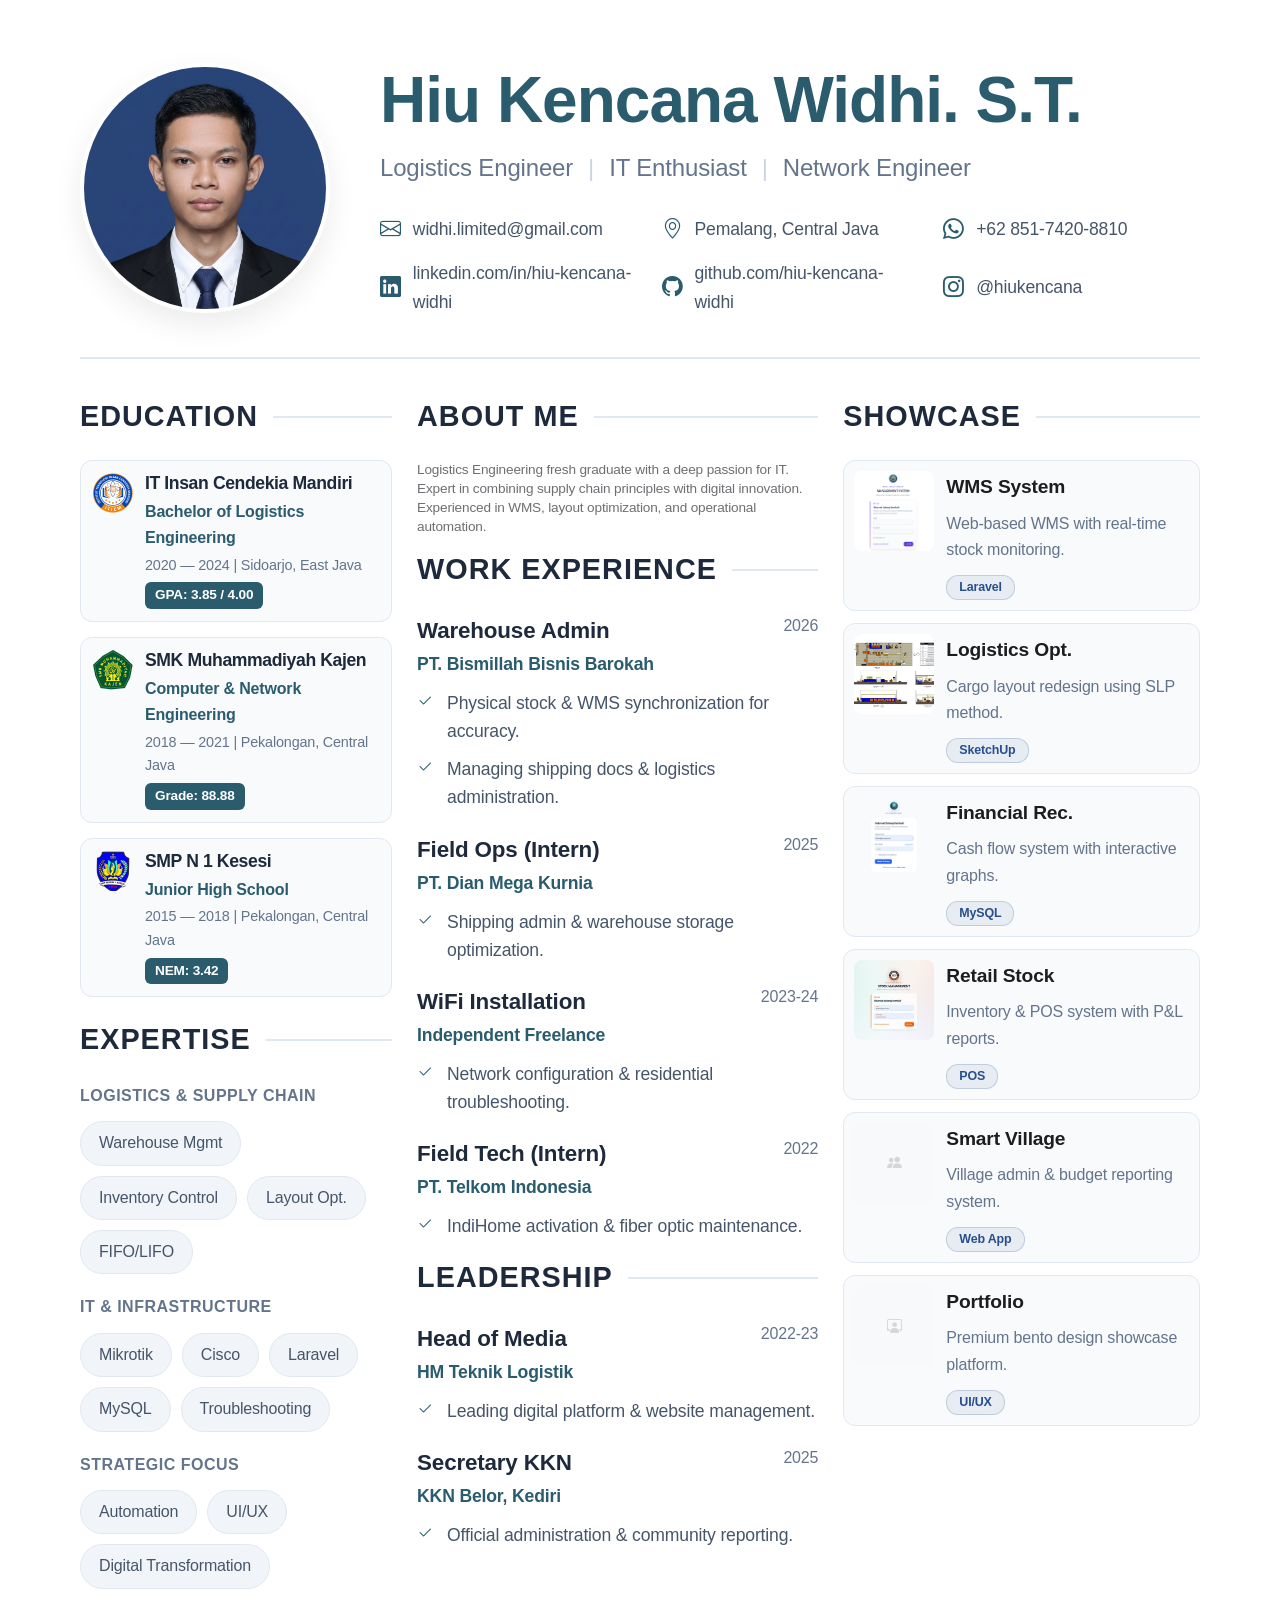
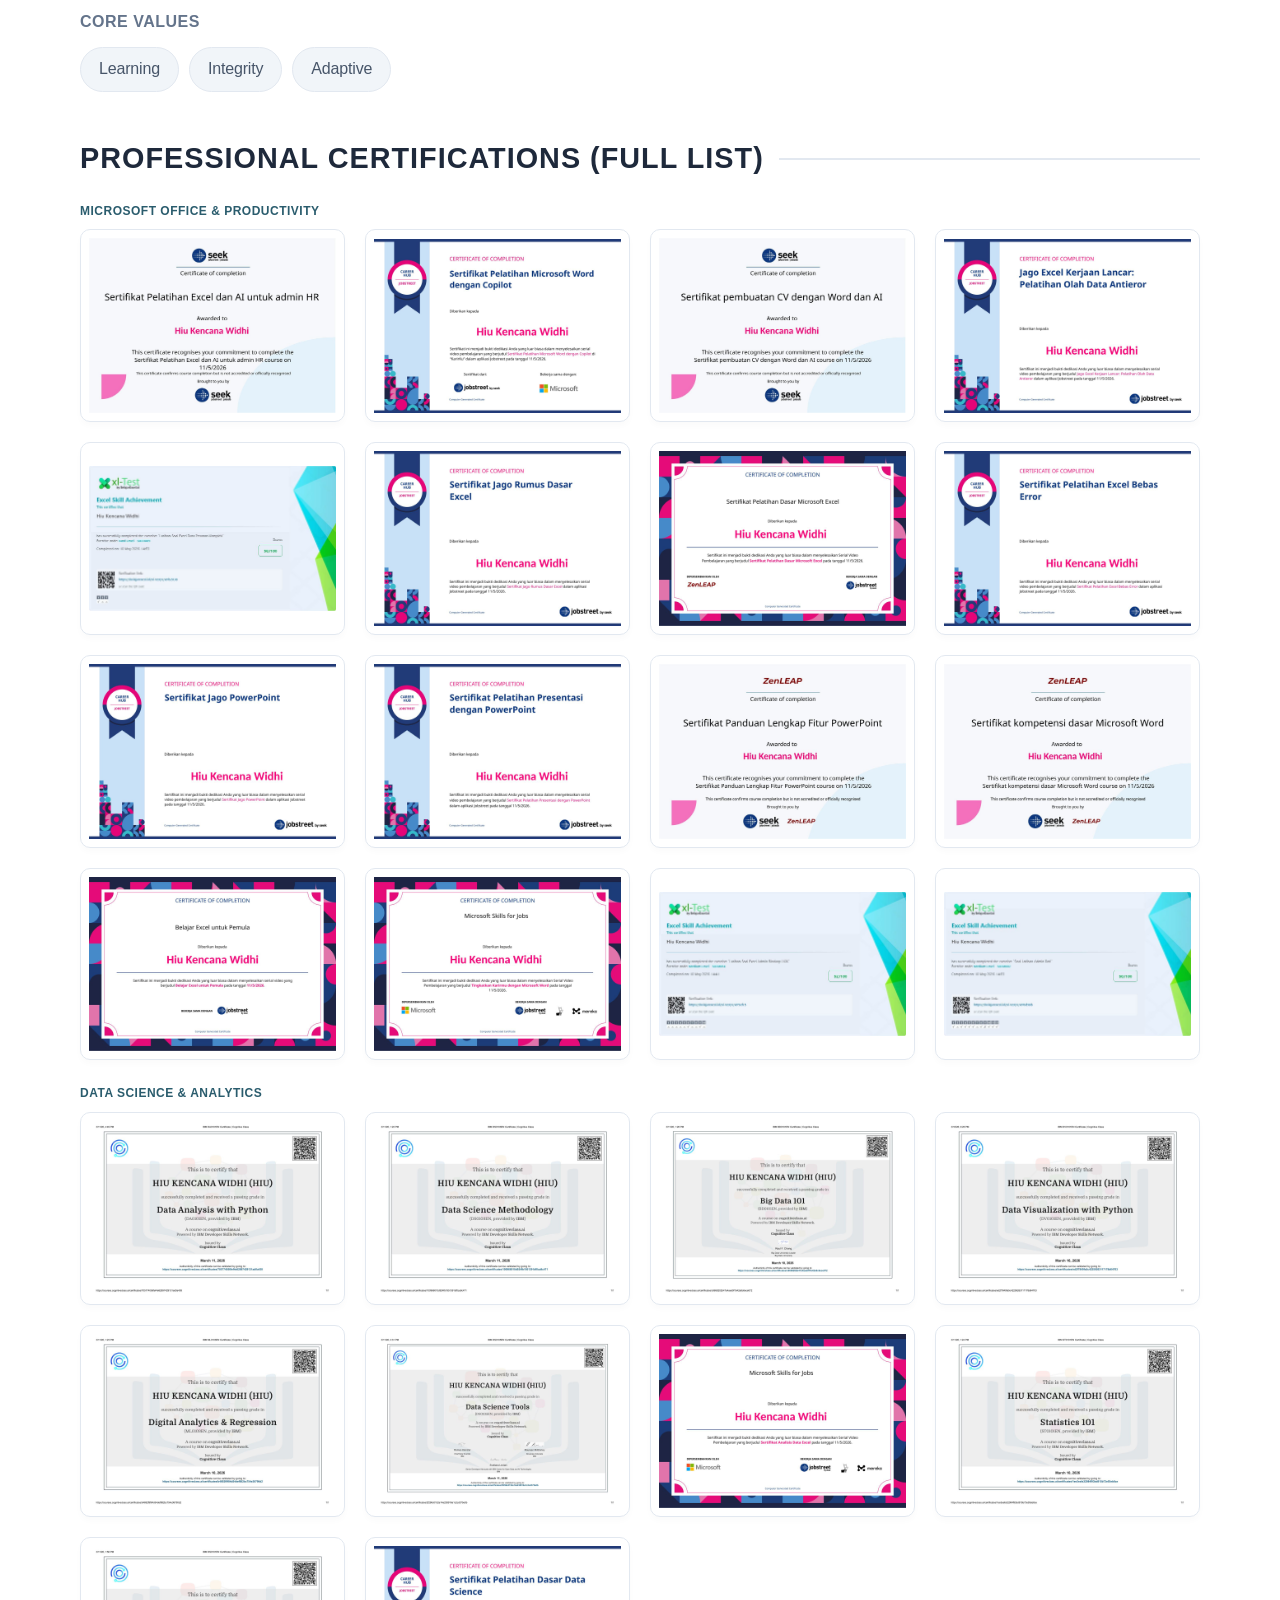
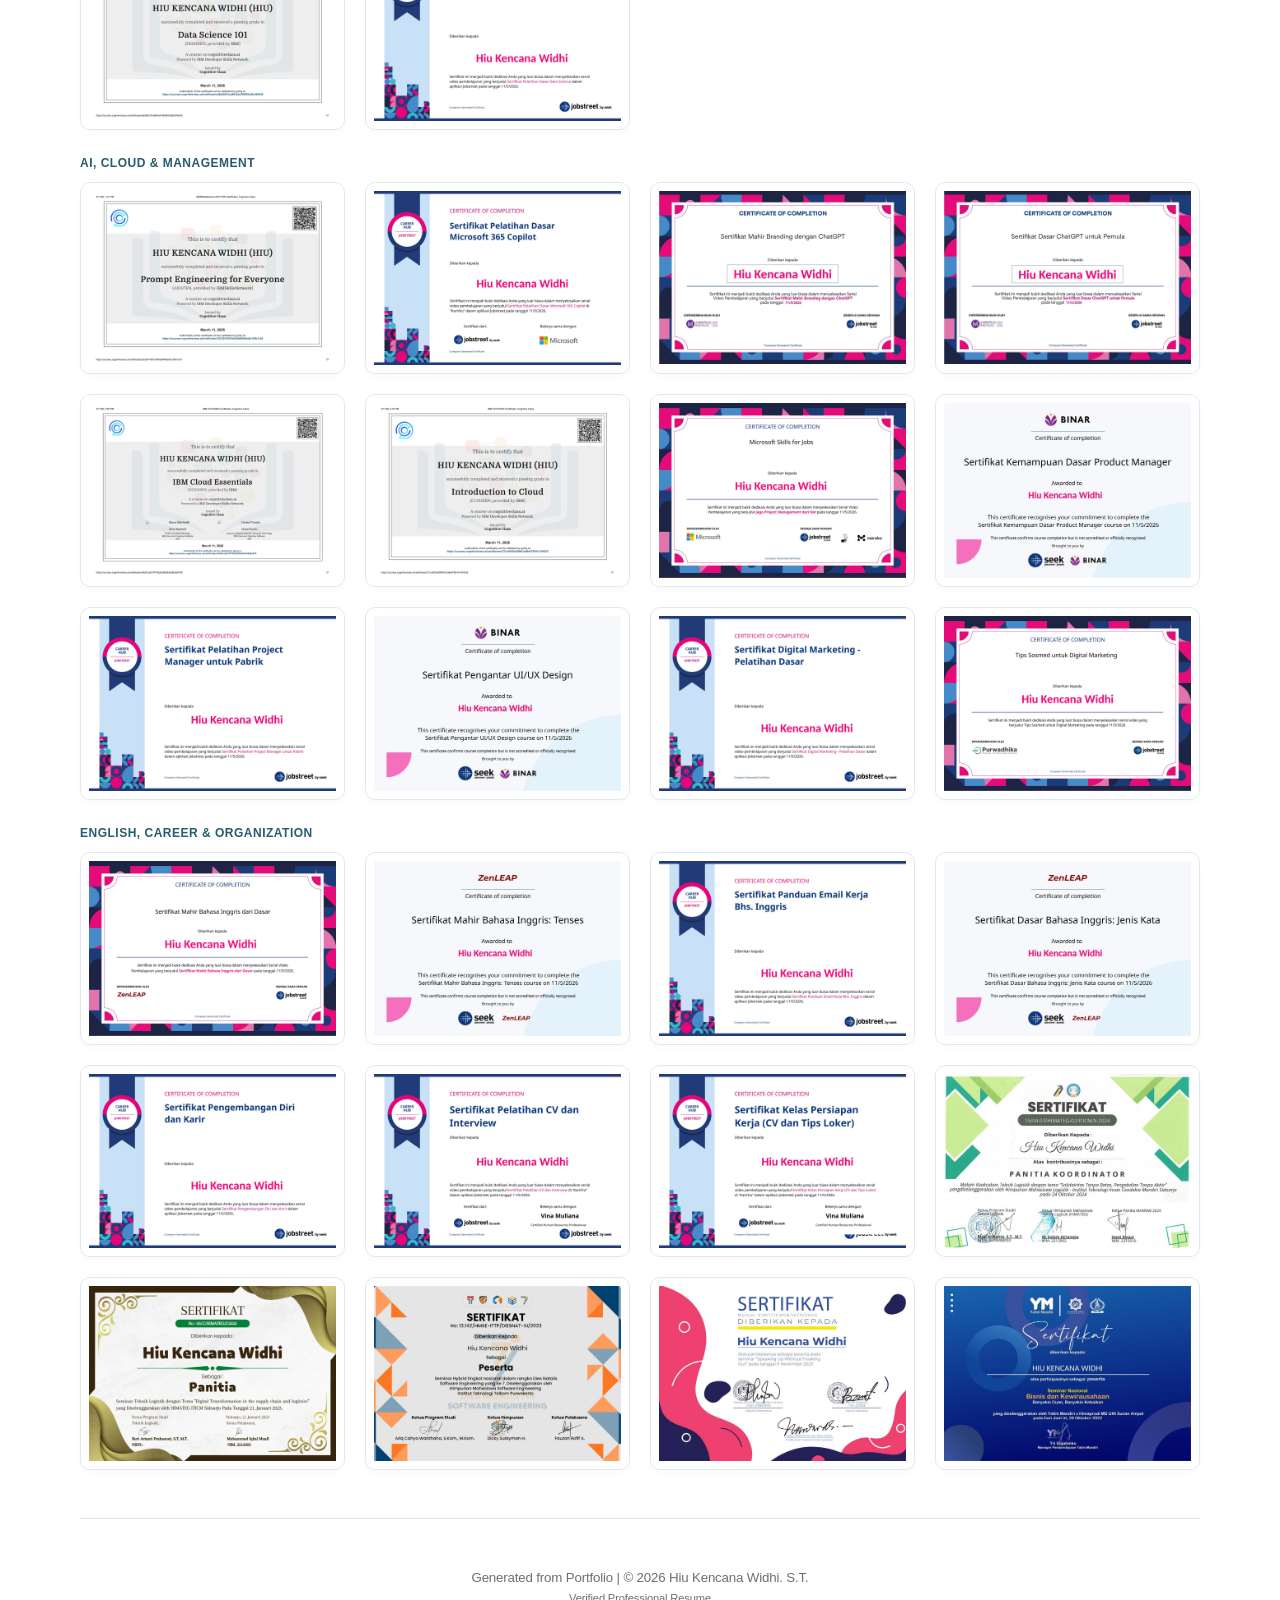
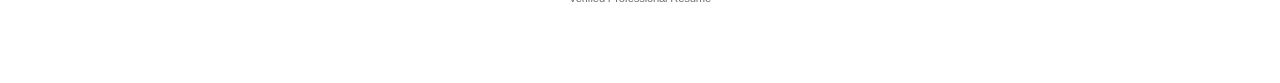
==== commit 3b086971: "update" ====
--- a/resume/index.html
+++ b/resume/index.html
@@ -356,9 +356,9 @@
     <div class="poster-container">
         <!-- HERO -->
         <header class="hero-poster">
-            <img src="../assets/images/profile/profile.png" alt="Hiu Kencana Widhi" class="hero-img">
+            <img src="../assets/images/profile/profile.png" alt="Hiu Kencana Widhi. S.T." class="hero-img">
             <div class="hero-content">
-                <h1>Hiu Kencana Widhi</h1>
+                <h1>Hiu Kencana Widhi. S.T.</h1>
                 <div class="hero-tagline">
                     <span>Logistics Engineer</span>
                     <span style="color:#cbd5e1">|</span>
@@ -819,7 +819,7 @@
 
         <!-- FOOTER / QR -->
         <footer class="mt-5 pt-5 border-top text-center">
-            <p class="text-muted small mb-0">Generated from Portfolio | © 2026 Hiu Kencana Widhi</p>
+            <p class="text-muted small mb-0">Generated from Portfolio | © 2026 Hiu Kencana Widhi. S.T.</p>
             <p class="text-muted" style="font-size: 0.7rem;">Verified Professional Resume</p>
         </footer>
     </div>
--- a/core/css/style.css
+++ b/core/css/style.css
@@ -13,7 +13,7 @@
     --font-apple-mono: ui-monospace, "SF Mono", SFMono-Regular, Menlo, Monaco, Consolas, "Liberation Mono", "Courier New", monospace;
 
     --bg-main:     #FAFAF9;         /* White Linen: Putih hangat, mengurangi silau */
-    --bg-surface:  rgba(255, 255, 255, 0.55);
+    --bg-surface:  #FFFFFF;
     --bg-hover:    #284F8C;         
     --bg-hover-text: #FFFFFF;
     --border-color: rgba(255, 255, 255, 0.6);
@@ -31,7 +31,7 @@
     --blue:        #284F8C;
     --blue-light:  #1d3b6a;
     --bg:          #FAFAF9;
-    --surface:     rgba(255, 255, 255, 0.55);
+    --surface:     #FFFFFF;
     --border:      rgba(255, 255, 255, 0.6);
     --text:        #1d1d1f;
     --muted:       #6e6e73;
@@ -48,7 +48,7 @@
 
 body.dark-mode {
     --bg-main:     #090d16;         
-    --bg-surface:  rgba(18, 24, 38, 0.55); 
+    --bg-surface:  #0f172a; 
     --bg-hover:    #4D7CC7;         
     --bg-hover-text: #ffffff;
     --border-color: rgba(255, 255, 255, 0.12);
@@ -66,7 +66,7 @@
     --blue:        #4D7CC7;
     --blue-light:  #284F8C;
     --bg:          #090d16;
-    --surface:     rgba(18, 24, 38, 0.55);
+    --surface:     #0f172a;
     --border:      rgba(255, 255, 255, 0.12);
     --text:        #f5f5f7;
     --muted:       #a1a1a6;
@@ -99,13 +99,57 @@
 /* --- RESET & BASE --- */
 *, *::before, *::after { box-sizing: border-box; }
 
-html, body {
+html {
     width: 100%;
     max-width: 100%;
-    overflow-x: hidden;
-    position: relative;
+    overflow-x: clip;
+    -webkit-overflow-scrolling: touch;
     margin: 0;
     padding: 0;
+}
+
+body {
+    width: 100%;
+    max-width: 100%;
+    margin: 0;
+    padding: 0;
+}
+
+/* --- ULTRA-COMPACT APPLE MAC OS STYLE SCROLLBAR (ALL DEVICES & BROWSERS) --- */
+html, body, * {
+    scrollbar-width: thin;
+    scrollbar-color: rgba(0, 0, 0, 0.25) transparent;
+}
+
+body.dark-mode, body.dark-mode * {
+    scrollbar-color: rgba(255, 255, 255, 0.25) transparent;
+}
+
+/* WebKit Custom Scrollbar (Chrome, Safari, Edge, Opera) */
+::-webkit-scrollbar {
+    width: 4px !important;
+    height: 4px !important;
+}
+
+::-webkit-scrollbar-track {
+    background: transparent !important;
+}
+
+::-webkit-scrollbar-thumb {
+    background: rgba(0, 0, 0, 0.22) !important;
+    border-radius: 9999px !important;
+}
+
+::-webkit-scrollbar-thumb:hover {
+    background: rgba(40, 79, 140, 0.6) !important;
+}
+
+body.dark-mode ::-webkit-scrollbar-thumb {
+    background: rgba(255, 255, 255, 0.22) !important;
+}
+
+body.dark-mode ::-webkit-scrollbar-thumb:hover {
+    background: rgba(77, 124, 199, 0.6) !important;
 }
 
 body {
@@ -115,7 +159,6 @@
     line-height: 1.65;
     font-size: 0.95rem;
     letter-spacing: -0.011em;
-    overflow-x: hidden;
     animation: page-enter 0.32s ease both;
     -webkit-overflow-scrolling: touch;
     overflow-wrap: break-word;
@@ -129,7 +172,6 @@
 }
 
 main {
-    overflow-x: hidden;
     width: 100%;
 }
 
@@ -158,20 +200,19 @@
 
 /* --- NAVBAR --- */
 .navbar {
-    background-color: var(--surface) !important;
-    border-bottom: 1px solid var(--border) !important;
+    background-color: transparent;
+    border-bottom: 1px solid transparent;
     padding: 0 !important;
     margin: 0 !important;
     max-width: 100% !important;
     border-radius: 0 !important;
-    box-shadow: var(--shadow);
+    box-shadow: none;
     position: fixed;
     top: 0;
     left: 0;
     width: 100%;
     z-index: 1000;
-    transition: transform 0.28s cubic-bezier(0.4, 0, 0.2, 1),
-                opacity  0.28s ease;
+    transition: all 0.3s ease;
 }
 
 /* Adjust body to prevent content from hiding under compact fixed navbar */
@@ -243,18 +284,26 @@
 }
 
 .navbar-toggler {
-    border: 1px solid var(--border);
-    padding: 5px 8px; /* Slightly more compact */
-    border-radius: 5px;
-    background: transparent;
+    border: 1px solid rgba(0, 0, 0, 0.12) !important;
+    padding: 0 !important;
+    border-radius: 50% !important;
+    background: #ffffff !important;
     cursor: pointer;
     display: none; /* shown via media query */
     flex-direction: column;
     justify-content: center;
     align-items: center;
-    gap: 4px;
-    width: 34px; /* Reduced from 38px */
-    height: 34px; /* Reduced from 38px */
+    gap: 3px;
+    width: 28px !important;
+    height: 28px !important;
+    box-shadow: 0 2px 6px rgba(0, 0, 0, 0.08) !important;
+    transition: all 0.2s cubic-bezier(0.16, 1, 0.3, 1) !important;
+}
+
+body.dark-mode .navbar-toggler {
+    background: #0f172a !important;
+    border-color: rgba(255, 255, 255, 0.16) !important;
+    box-shadow: 0 2px 6px rgba(0, 0, 0, 0.4) !important;
 }
 
 .navbar-toggler:focus { box-shadow: none; outline: none; }
@@ -262,10 +311,10 @@
 /* Hamburger icon lines */
 .navbar-toggler .tog-bar {
     display: block;
-    width: 20px;
-    height: 2px;
+    width: 14px;
+    height: 1.6px;
     background-color: var(--text);
-    border-radius: 2px;
+    border-radius: 9999px;
     transition: transform 0.25s ease, opacity 0.2s ease, width 0.25s ease;
     transform-origin: center;
 }
@@ -300,10 +349,10 @@
     max-width: calc(100vw - 24px);
     height: auto;
     max-height: calc(100dvh - 60px);
-    background-color: var(--surface);
-    border: 1px solid var(--border);
+    background: #ffffff;
+    border: 1px solid rgba(0, 0, 0, 0.12);
     border-radius: 18px;
-    box-shadow: 0 16px 40px rgba(0, 0, 0, 0.15);
+    box-shadow: 0 16px 40px rgba(0, 0, 0, 0.2);
     z-index: 1050;
     transform: translateY(-8px) scale(0.96);
     opacity: 0;
@@ -342,25 +391,30 @@
 }
 
 .drawer-close {
-    width: 32px;
-    height: 32px;
-    border: 1px solid var(--border);
-    border-radius: 6px;
-    background: transparent;
-    color: var(--text);
+    width: 24px !important;
+    height: 24px !important;
+    border: 1px solid rgba(0, 0, 0, 0.12) !important;
+    border-radius: 50% !important;
+    background: rgba(0, 0, 0, 0.05) !important;
+    color: var(--text) !important;
     cursor: pointer;
     display: flex;
     align-items: center;
     justify-content: center;
-    font-size: 1rem;
-    transition: background-color 0.15s, color 0.15s;
+    font-size: 0.75rem;
+    transition: all 0.2s ease !important;
     padding: 0;
 }
 
+body.dark-mode .drawer-close {
+    background: rgba(255, 255, 255, 0.1) !important;
+    border-color: rgba(255, 255, 255, 0.16) !important;
+}
+
 .drawer-close:hover {
-    background-color: var(--accent);
-    color: #fff;
-    border-color: var(--accent);
+    background-color: var(--accent) !important;
+    color: #fff !important;
+    border-color: var(--accent) !important;
 }
 
 /* Drawer nav links */
@@ -427,6 +481,175 @@
     font-size: 0.85rem;
     font-weight: 500;
     color: var(--muted);
+}
+
+/* --- UNIFORM APPLE SLIDING SWITCHES (SAKLAR MODE & BAHASA DESKTOP & MOBILE) --- */
+.switch-toggle,
+.navbar .switch-toggle {
+    position: relative !important;
+    width: 74px !important;
+    height: 32px !important;
+    min-width: 74px !important;
+    min-height: 32px !important;
+    max-width: 74px !important;
+    max-height: 32px !important;
+    padding: 3px !important;
+    border-radius: 9999px !important;
+    background: rgba(0, 0, 0, 0.08) !important;
+    border: 1px solid rgba(0, 0, 0, 0.12) !important;
+    display: flex !important;
+    align-items: center !important;
+    justify-content: space-between !important;
+    cursor: pointer !important;
+    user-select: none !important;
+    overflow: hidden !important;
+    box-shadow: inset 0 1px 3px rgba(0, 0, 0, 0.06) !important;
+    transition: background-color 0.2s ease, border-color 0.2s ease !important;
+    margin: 0 !important;
+}
+
+body.dark-mode .switch-toggle,
+body.dark-mode .navbar .switch-toggle {
+    background: rgba(255, 255, 255, 0.12) !important;
+    border-color: rgba(255, 255, 255, 0.16) !important;
+}
+
+/* Sliding White Knob Handle */
+.switch-toggle .switch-handle {
+    position: absolute !important;
+    top: 3px !important;
+    left: 3px !important;
+    width: 32px !important;
+    height: 24px !important;
+    border-radius: 9999px !important;
+    background: #ffffff !important;
+    box-shadow: 0 2px 6px rgba(0, 0, 0, 0.18) !important;
+    transition: transform 0.28s cubic-bezier(0.16, 1, 0.3, 1) !important;
+    z-index: 1 !important;
+}
+
+body.dark-mode .switch-toggle .switch-handle {
+    background: #284F8C !important;
+    box-shadow: 0 2px 6px rgba(0, 0, 0, 0.4) !important;
+}
+
+/* Options Left & Right inside Switch */
+.switch-toggle .switch-option {
+    position: relative !important;
+    z-index: 2 !important;
+    width: 32px !important;
+    height: 24px !important;
+    display: flex !important;
+    align-items: center !important;
+    justify-content: center !important;
+    font-size: 0.75rem !important;
+    font-weight: 700 !important;
+    color: var(--muted) !important;
+    transition: color 0.2s ease !important;
+}
+
+/* Theme Switch: Light Mode (Left 0px) vs Dark Mode (Right 34px) */
+body:not(.dark-mode) .switch-toggle.theme-toggle .switch-handle {
+    transform: translateX(0) !important;
+}
+body.dark-mode .switch-toggle.theme-toggle .switch-handle {
+    transform: translateX(34px) !important;
+}
+
+body:not(.dark-mode) .switch-toggle.theme-toggle .opt-left {
+    color: #f59e0b !important;
+}
+body.dark-mode .switch-toggle.theme-toggle .opt-right {
+    color: #ffffff !important;
+}
+
+/* Lang Switch: ID (Left 0px) vs EN (Right 34px) */
+.switch-toggle[data-active-lang="id"] .switch-handle {
+    transform: translateX(0) !important;
+}
+.switch-toggle[data-active-lang="en"] .switch-handle {
+    transform: translateX(34px) !important;
+}
+
+.switch-toggle[data-active-lang="id"] .opt-left {
+    color: #284F8C !important;
+}
+body.dark-mode .switch-toggle[data-active-lang="id"] .opt-left {
+    color: #ffffff !important;
+}
+
+.switch-toggle[data-active-lang="en"] .opt-right {
+    color: #284F8C !important;
+}
+body.dark-mode .switch-toggle[data-active-lang="en"] .opt-right {
+    color: #ffffff !important;
+}
+
+/* --- COMPACT DESKTOP NAVBAR SWITCHES (MAC OS MENU BAR FIT) --- */
+@media (min-width: 992px) {
+    .navbar .switch-toggle {
+        width: 58px !important;
+        height: 24px !important;
+        min-width: 58px !important;
+        min-height: 24px !important;
+        max-width: 58px !important;
+        max-height: 24px !important;
+        padding: 2px !important;
+        border-radius: 9999px !important;
+    }
+
+    .navbar .switch-toggle .switch-handle {
+        top: 2px !important;
+        left: 2px !important;
+        width: 25px !important;
+        height: 18px !important;
+        border-radius: 9999px !important;
+    }
+
+    .navbar .switch-toggle .switch-option {
+        width: 25px !important;
+        height: 18px !important;
+        font-size: 0.64rem !important;
+    }
+
+    .navbar .switch-toggle .switch-option i {
+        font-size: 0.68rem !important;
+    }
+
+    /* Desktop Handle Translation (0px Left vs 27px Right) */
+    body:not(.dark-mode) .navbar .switch-toggle.theme-toggle .switch-handle {
+        transform: translateX(0) !important;
+    }
+    body.dark-mode .navbar .switch-toggle.theme-toggle .switch-handle {
+        transform: translateX(27px) !important;
+    }
+
+    .navbar .switch-toggle[data-active-lang="id"] .switch-handle {
+        transform: translateX(0) !important;
+    }
+    .navbar .switch-toggle[data-active-lang="en"] .switch-handle {
+        transform: translateX(27px) !important;
+    }
+
+    /* Center Nav Links in Desktop Navbar */
+    .navbar .navbar-collapse {
+        display: flex !important;
+        justify-content: space-between !important;
+        align-items: center !important;
+    }
+    .navbar .navbar-nav {
+        margin-left: auto !important;
+        margin-right: auto !important;
+    }
+
+    /* Hide Mobile Drawer Popover completely on Desktop Viewports */
+    .nav-drawer,
+    .drawer-backdrop {
+        display: none !important;
+        opacity: 0 !important;
+        pointer-events: none !important;
+        visibility: hidden !important;
+    }
 }
 
 /* Prevent body scroll when drawer open */
@@ -785,11 +1008,41 @@
     transform: translateY(-3px);
 }
 
-/* --- MODAL (dark mode fix) --- */
-body.dark-mode .modal-content {
-    background-color: #1e293b;
-    color: #f1f5f9;
-    border: 1px solid #334155;
+/* --- UNIVERSAL 100% SOLID OPAQUE POPUP CARDS & MODALS (NO TRANSPARENCY) --- */
+.modal-content,
+.modal-body,
+.modal-header,
+.modal-footer,
+.nav-drawer,
+.popover,
+.dropdown-menu,
+.card,
+.skill-bento-card,
+.exp-bento-card,
+.project-card,
+.cert-card {
+    background-color: #ffffff !important;
+    color: #1d1d1f;
+    backdrop-filter: none !important;
+    -webkit-backdrop-filter: none !important;
+}
+
+body.dark-mode .modal-content,
+body.dark-mode .modal-body,
+body.dark-mode .modal-header,
+body.dark-mode .modal-footer,
+body.dark-mode .nav-drawer,
+body.dark-mode .popover,
+body.dark-mode .dropdown-menu,
+body.dark-mode .card,
+body.dark-mode .skill-bento-card,
+body.dark-mode .exp-bento-card,
+body.dark-mode .project-card,
+body.dark-mode .cert-card {
+    background-color: #0f172a !important;
+    color: #f5f5f7;
+    backdrop-filter: none !important;
+    -webkit-backdrop-filter: none !important;
 }
 
 body.dark-mode .modal-header,
@@ -960,8 +1213,13 @@
 
 /* --- FOOTER --- */
 .footer {
-    background-color: var(--surface);
-    border-top: 1px solid var(--border);
+    background-color: #E4E7ED;
+    border-top: 1px solid rgba(0, 0, 0, 0.08);
+}
+
+body.dark-mode .footer {
+    background-color: #0e1628;
+    border-top-color: rgba(255, 255, 255, 0.08);
 }
 
 .bg-glass {
@@ -1541,7 +1799,7 @@
 .contact-hero {
     position: relative;
     padding: 60px 0;
-    background: radial-gradient(circle at top right, rgba(29, 78, 216, 0.05), transparent);
+    background: transparent;
     border-radius: 30px;
     margin-bottom: 40px;
 }
@@ -1662,23 +1920,19 @@
    APPLE macOS / iOS VIBRANT GLASSMORPHISM (CLEAR OS) THEME OVERRIDES
    ========================================================================== */
 
-/* --- DYNAMIC AMBIENT MESH BACKGROUND --- */
+/* --- CLEAN SOLID BACKGROUND (NO GLOW MESH, NO FIXED ATTACHMENT) --- */
 body {
-    background: radial-gradient(at 0% 0%, rgba(99, 102, 241, 0.12) 0px, transparent 50%), 
-                radial-gradient(at 100% 0%, rgba(168, 85, 247, 0.12) 0px, transparent 50%), 
-                radial-gradient(at 50% 100%, rgba(56, 189, 248, 0.12) 0px, transparent 50%), 
-                #f8fafc !important;
-    background-attachment: fixed !important;
+    background-color: var(--bg) !important;
+    background: var(--bg) !important;
+    background-attachment: scroll !important;
     color: #1d1d1f !important;
-    font-family: -apple-system, BlinkMacSystemFont, "SF Pro Display", "SF Pro Text", "Inter", "Helvetica Neue", sans-serif !important;
+    font-family: var(--font-apple-text) !important;
 }
 
 body.dark-mode {
-    background: radial-gradient(at 0% 0%, rgba(30, 27, 75, 0.6) 0px, transparent 50%), 
-                radial-gradient(at 100% 0%, rgba(88, 28, 135, 0.4) 0px, transparent 50%), 
-                radial-gradient(at 50% 100%, rgba(15, 23, 42, 0.8) 0px, transparent 50%), 
-                #090d16 !important;
-    background-attachment: fixed !important;
+    background-color: #090d16 !important;
+    background: #090d16 !important;
+    background-attachment: scroll !important;
     color: #f5f5f7 !important;
 }
 
@@ -1785,20 +2039,37 @@
 
 /* --- APPLE MAC OS COMPACT NAVBAR & MENU BAR --- */
 .navbar {
-    background: rgba(255, 255, 255, 0.65) !important;
-    backdrop-filter: blur(25px) saturate(190%) !important;
-    -webkit-backdrop-filter: blur(25px) saturate(190%) !important;
-    border-bottom: 1px solid rgba(255, 255, 255, 0.4) !important;
-    box-shadow: 0 2px 10px rgba(0, 0, 0, 0.02) !important;
+    background: transparent !important;
+    backdrop-filter: none !important;
+    -webkit-backdrop-filter: none !important;
+    border-bottom: 1px solid transparent !important;
+    box-shadow: none !important;
     padding: 3px 0 !important;
     min-height: 38px !important;
-    transition: all 0.3s ease !important;
+    transition: background 0.3s ease, border-color 0.3s ease, box-shadow 0.3s ease, backdrop-filter 0.3s ease, transform 0.28s ease, opacity 0.28s ease !important;
 }
 
 body.dark-mode .navbar {
-    background: rgba(11, 15, 25, 0.7) !important;
-    border-bottom: 1px solid rgba(255, 255, 255, 0.08) !important;
-    box-shadow: 0 2px 10px rgba(0, 0, 0, 0.3) !important;
+    background: transparent !important;
+    border-bottom: 1px solid transparent !important;
+    box-shadow: none !important;
+}
+
+/* Scrolled Navbar Appearance (100% SOLID OPAQUE) */
+.navbar.scrolled {
+    background: #ffffff !important;
+    backdrop-filter: none !important;
+    -webkit-backdrop-filter: none !important;
+    border-bottom: 1px solid rgba(0, 0, 0, 0.08) !important;
+    box-shadow: 0 4px 20px rgba(0, 0, 0, 0.06) !important;
+}
+
+body.dark-mode .navbar.scrolled {
+    background: #090d16 !important;
+    backdrop-filter: none !important;
+    -webkit-backdrop-filter: none !important;
+    border-bottom: 1px solid rgba(255, 255, 255, 0.1) !important;
+    box-shadow: 0 4px 20px rgba(0, 0, 0, 0.4) !important;
 }
 
 .navbar .container {
@@ -1867,34 +2138,26 @@
     background: rgba(77, 124, 199, 0.15) !important;
 }
 
-.navbar .lang-toggle {
-    height: 24px !important;
-    padding: 1px 6px !important;
-    font-size: 0.7rem !important;
-}
-
-.navbar .theme-toggle {
-    width: 26px !important;
-    height: 26px !important;
-    font-size: 0.78rem !important;
-}
-
-/* --- APPLE FLOATING DROPDOWN CARD MENU OVERRIDES --- */
+/* Squeezing overrides removed for uniform switch toggles */
+
+/* --- APPLE FLOATING DROPDOWN CARD MENU OVERRIDES (SOLID 100% OPAQUE) --- */
 .nav-drawer {
     right: 12px !important;
     left: auto !important;
-    background: rgba(255, 255, 255, 0.96) !important;
-    backdrop-filter: blur(30px) saturate(190%) !important;
-    -webkit-backdrop-filter: blur(30px) saturate(190%) !important;
-    border: 1px solid rgba(0, 0, 0, 0.1) !important;
+    background: #ffffff !important;
+    backdrop-filter: none !important;
+    -webkit-backdrop-filter: none !important;
+    border: 1px solid rgba(0, 0, 0, 0.12) !important;
     border-radius: 18px !important;
-    box-shadow: 0 16px 40px rgba(0, 0, 0, 0.16) !important;
+    box-shadow: 0 16px 40px rgba(0, 0, 0, 0.2) !important;
 }
 
 body.dark-mode .nav-drawer {
-    background: rgba(18, 24, 38, 0.96) !important;
+    background: #0f172a !important;
+    backdrop-filter: none !important;
+    -webkit-backdrop-filter: none !important;
     border: 1px solid rgba(255, 255, 255, 0.15) !important;
-    box-shadow: 0 16px 40px rgba(0, 0, 0, 0.5) !important;
+    box-shadow: 0 16px 40px rgba(0, 0, 0, 0.6) !important;
 }
 
 .drawer-header {
@@ -1980,8 +2243,8 @@
 
 /* --- APPLE BUTTONS & CONTROLS --- */
 .btn,
-.lang-toggle,
-.theme-toggle,
+.lang-toggle:not(.switch-toggle),
+.theme-toggle:not(.switch-toggle),
 .social-btn,
 .back-to-top,
 .contact-fab,
@@ -2001,8 +2264,8 @@
 }
 
 body.dark-mode .btn,
-body.dark-mode .lang-toggle,
-body.dark-mode .theme-toggle,
+body.dark-mode .lang-toggle:not(.switch-toggle),
+body.dark-mode .theme-toggle:not(.switch-toggle),
 body.dark-mode .social-btn,
 body.dark-mode .back-to-top,
 body.dark-mode .contact-fab,
@@ -2033,8 +2296,8 @@
 
 /* Button Hover Interactive Lift */
 .btn:hover,
-.lang-toggle:hover,
-.theme-toggle:hover,
+.lang-toggle:not(.switch-toggle):hover,
+.theme-toggle:not(.switch-toggle):hover,
 .social-btn:hover,
 .back-to-top:hover,
 .contact-fab:hover,
@@ -2048,8 +2311,8 @@
 }
 
 body.dark-mode .btn:hover,
-body.dark-mode .lang-toggle:hover,
-body.dark-mode .theme-toggle:hover,
+body.dark-mode .lang-toggle:not(.switch-toggle):hover,
+body.dark-mode .theme-toggle:not(.switch-toggle):hover,
 body.dark-mode .social-btn:hover,
 body.dark-mode .back-to-top:hover,
 body.dark-mode .contact-fab:hover,
@@ -2303,14 +2566,18 @@
 
 /* --- FOOTER GLASS STYLING --- */
 .footer {
-    background: rgba(255, 255, 255, 0.45) !important;
-    backdrop-filter: blur(20px) saturate(180%) !important;
-    -webkit-backdrop-filter: blur(20px) saturate(180%) !important;
-    border-top: 1px solid rgba(255, 255, 255, 0.4) !important;
+    background: #E4E7ED !important;
+    backdrop-filter: none !important;
+    -webkit-backdrop-filter: none !important;
+    border-top: 1px solid rgba(0, 0, 0, 0.08) !important;
+}
+
+.footer iframe {
+    pointer-events: none !important;
 }
 
 body.dark-mode .footer {
-    background: rgba(11, 15, 25, 0.6) !important;
+    background: #0e1628 !important;
     border-top-color: rgba(255, 255, 255, 0.08) !important;
 }
 
@@ -2375,6 +2642,127 @@
     color: #a1a1a6 !important;
 }
 
-
-
-
+/* ============================================================
+   EXTREME 1ST-GEN MOBILE & ULTRA-LOW-END ZERO-LAG OPTIMIZATION
+   ============================================================ */
+
+@media (max-width: 991px), (hover: none) {
+    /* 1. Fast Native System UI Fonts - Zero network font loading overhead */
+    body, h1, h2, h3, h4, h5, h6, .navbar-brand, .btn, .nav-link {
+        font-family: system-ui, -apple-system, BlinkMacSystemFont, "Segoe UI", Roboto, Helvetica, Arial, sans-serif !important;
+        text-rendering: optimizeSpeed !important;
+    }
+
+    /* 2. Zero CSS Animations & Transitions on Mobile (0% CPU/GPU overhead) */
+    *, *::before, *::after {
+        animation: none !important;
+        transition: none !important;
+        backdrop-filter: none !important;
+        -webkit-backdrop-filter: none !important;
+        filter: none !important;
+        box-shadow: none !important;
+        text-shadow: none !important;
+        will-change: auto !important;
+    }
+
+    *:hover {
+        transform: none !important;
+    }
+
+    /* 3. Fast solid surfaces with crisp 1px borders (0 GPU cost) */
+    .navbar.scrolled {
+        background: #ffffff !important;
+        backdrop-filter: none !important;
+        -webkit-backdrop-filter: none !important;
+        border-bottom: 1px solid rgba(0, 0, 0, 0.08) !important;
+    }
+    
+    body.dark-mode .navbar.scrolled {
+        background: #090d16 !important;
+        backdrop-filter: none !important;
+        -webkit-backdrop-filter: none !important;
+        border-bottom: 1px solid rgba(255, 255, 255, 0.1) !important;
+    }
+
+    .nav-drawer {
+        background: #ffffff !important;
+        backdrop-filter: none !important;
+        -webkit-backdrop-filter: none !important;
+        border: 1px solid rgba(0, 0, 0, 0.12) !important;
+    }
+
+    body.dark-mode .nav-drawer {
+        background: #0f172a !important;
+        backdrop-filter: none !important;
+        -webkit-backdrop-filter: none !important;
+        border: 1px solid rgba(255, 255, 255, 0.15) !important;
+    }
+
+    .footer {
+        background: #E4E7ED !important;
+        border-top: 1px solid rgba(0, 0, 0, 0.08) !important;
+    }
+
+    body.dark-mode .footer {
+        background: #0e1628 !important;
+        border-top-color: rgba(255, 255, 255, 0.08) !important;
+    }
+
+    /* 4. High performance solid cards with DOM containment */
+    .card,
+    .skill-bento-card,
+    .exp-bento-card,
+    .project-card,
+    .cert-card {
+        background-color: #ffffff !important;
+        border: 1px solid rgba(0, 0, 0, 0.08) !important;
+        will-change: auto !important;
+        contain: content;
+    }
+
+    body.dark-mode .card,
+    body.dark-mode .skill-bento-card,
+    body.dark-mode .exp-bento-card,
+    body.dark-mode .project-card,
+    body.dark-mode .cert-card {
+        background-color: #0f172a !important;
+        border: 1px solid rgba(255, 255, 255, 0.1) !important;
+        will-change: auto !important;
+        contain: content;
+    }
+
+    /* 5. Defer offscreen HTML rendering & zero touch latency */
+    html, body {
+        scroll-behavior: auto !important;
+        -webkit-tap-highlight-color: transparent;
+        touch-action: manipulation;
+    }
+
+    section, article, footer, header, .modal {
+        content-visibility: auto;
+        contain: content;
+        contain-intrinsic-size: 1px 200px;
+    }
+
+    img {
+        decoding: async;
+    }
+
+    iframe {
+        pointer-events: none !important;
+    }
+}
+
+/* Reduced Motion Fallback */
+@media (prefers-reduced-motion: reduce) {
+    *, *::before, *::after {
+        animation-duration: 0.01ms !important;
+        animation-iteration-count: 1 !important;
+        transition-duration: 0.01ms !important;
+        scroll-behavior: auto !important;
+    }
+}
+
+
+
+
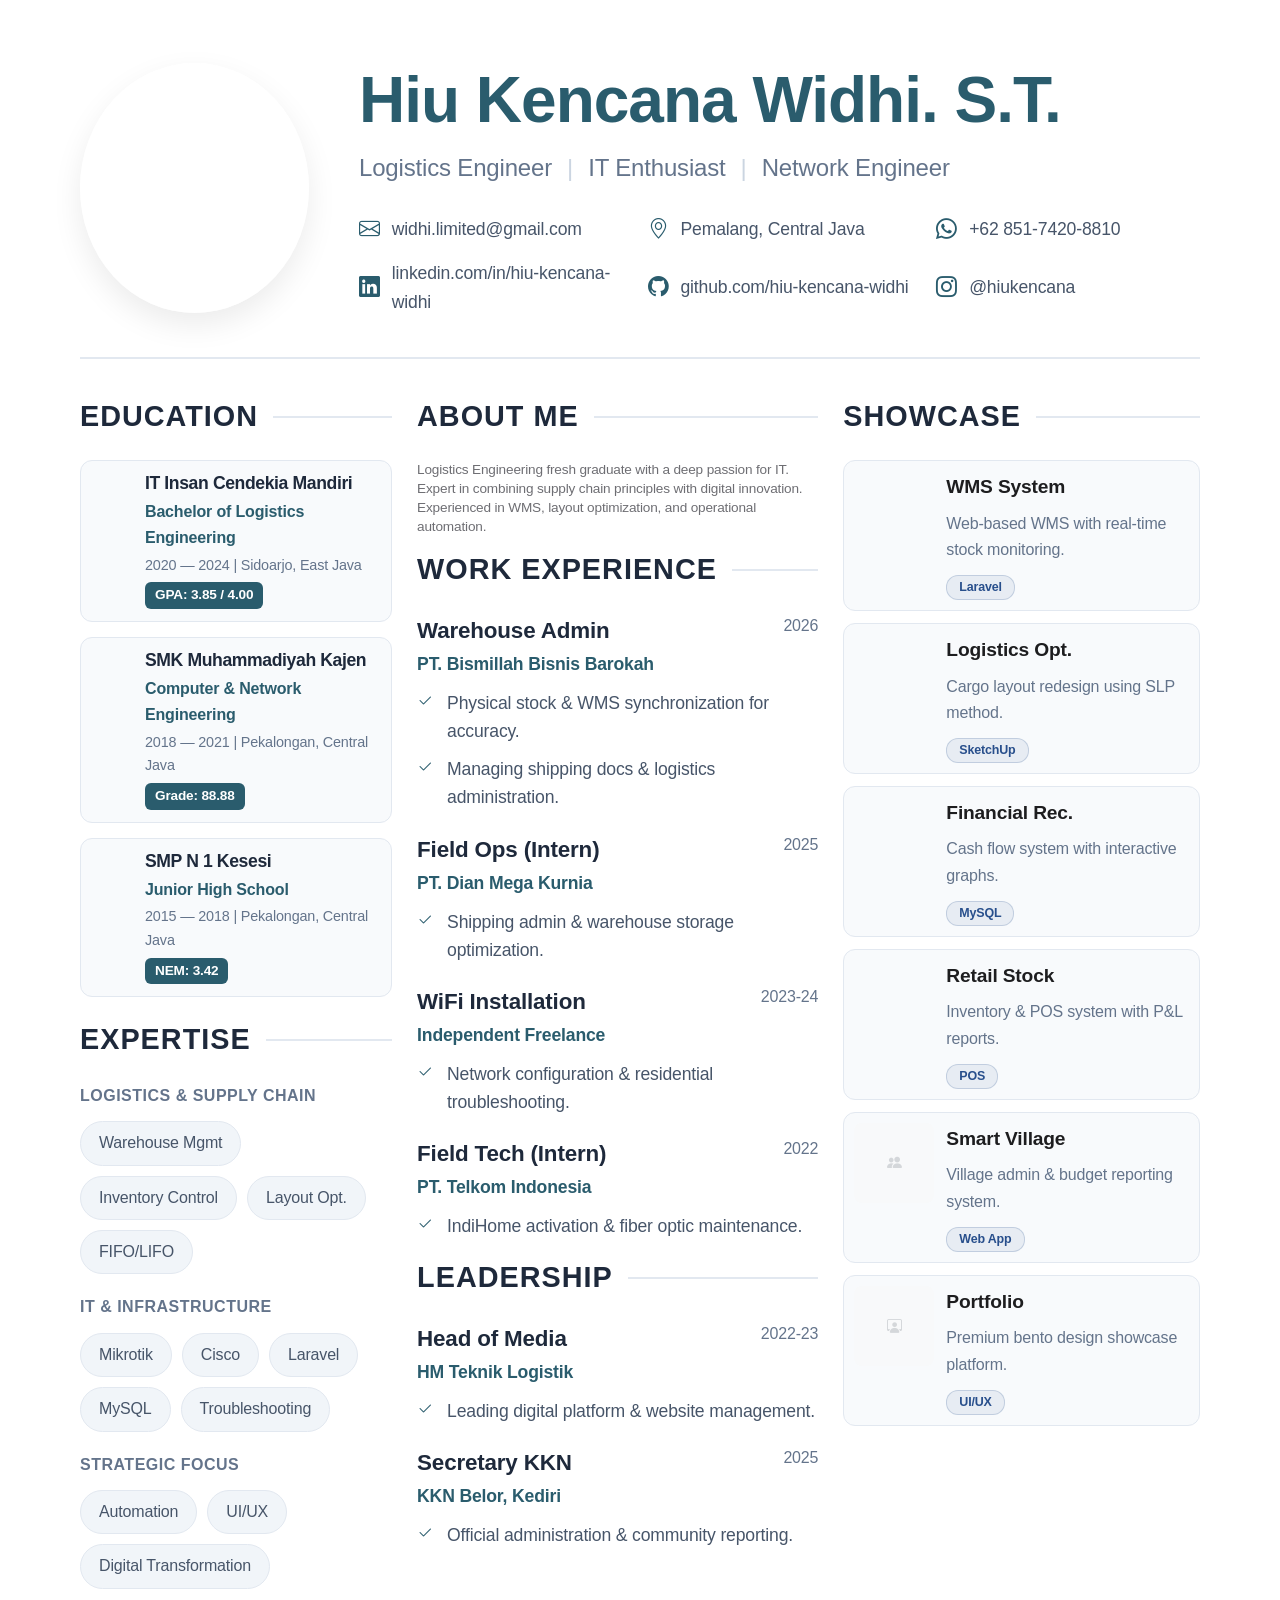
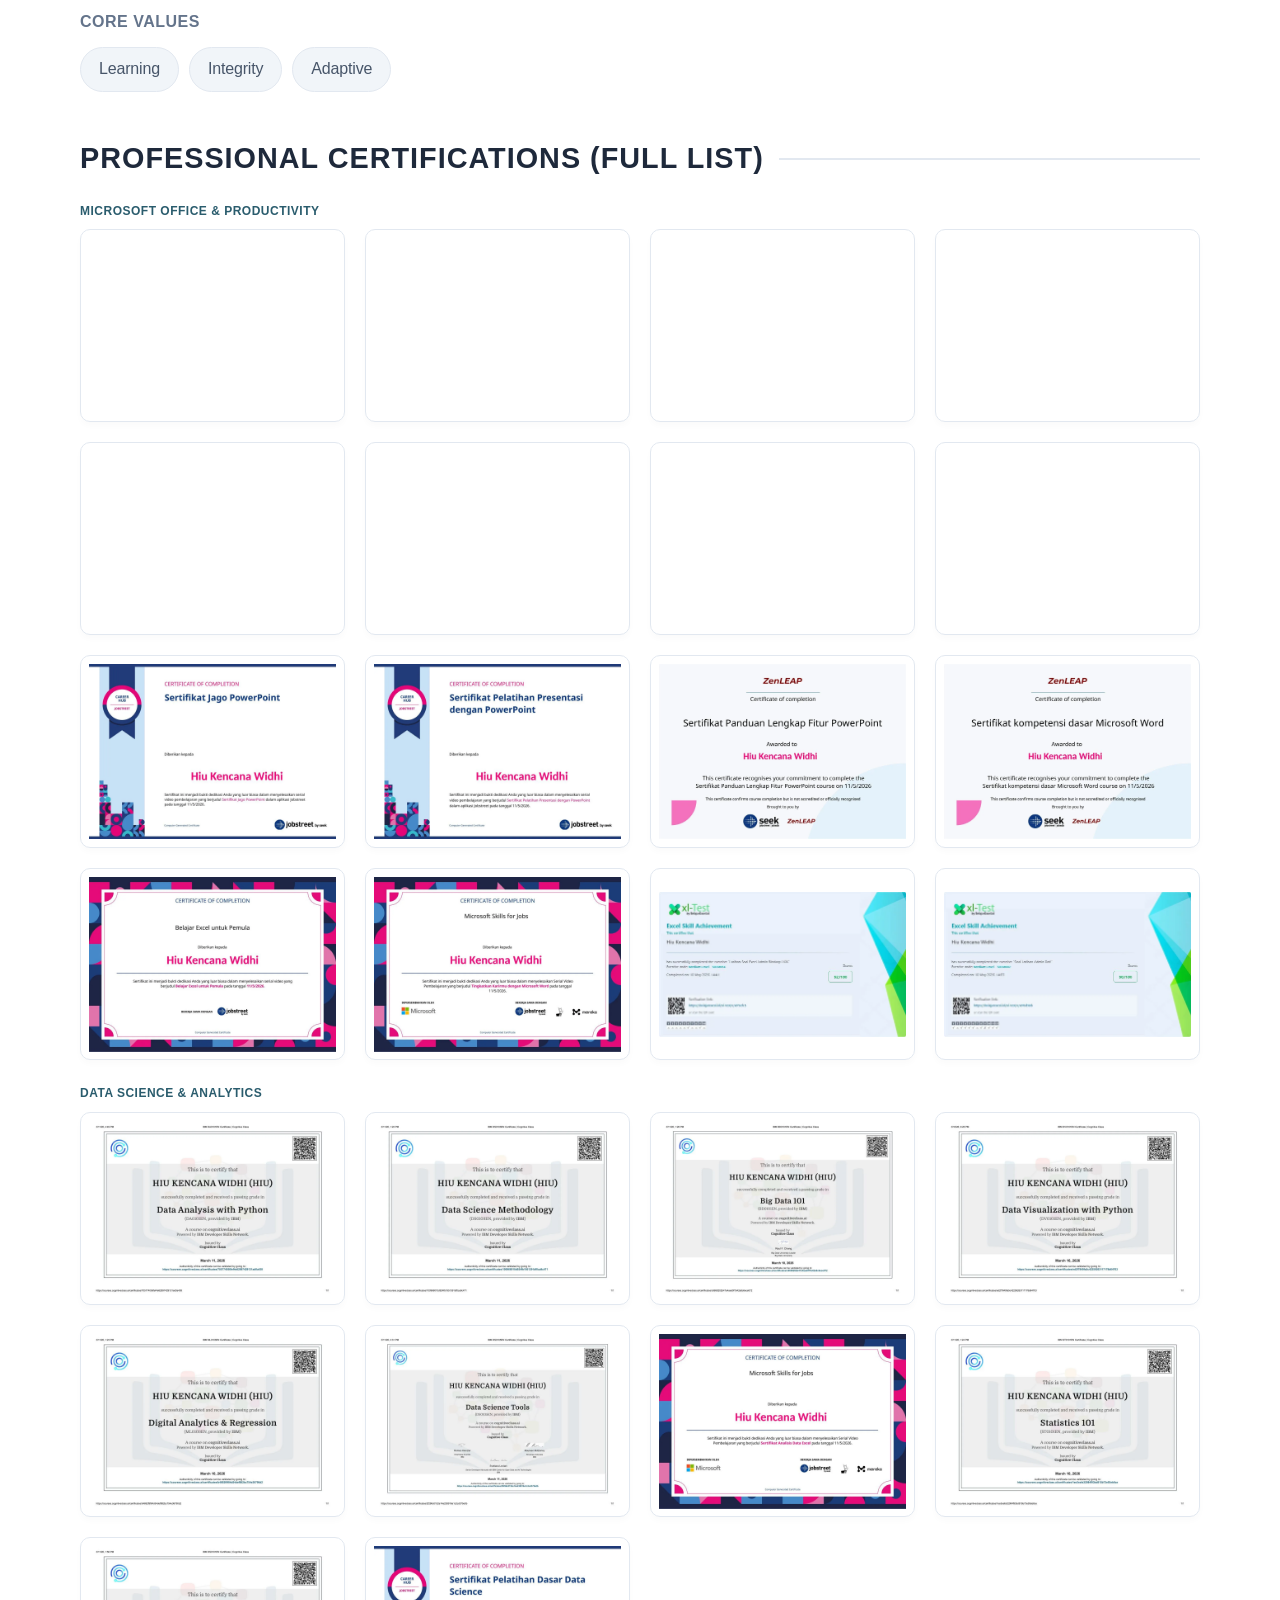
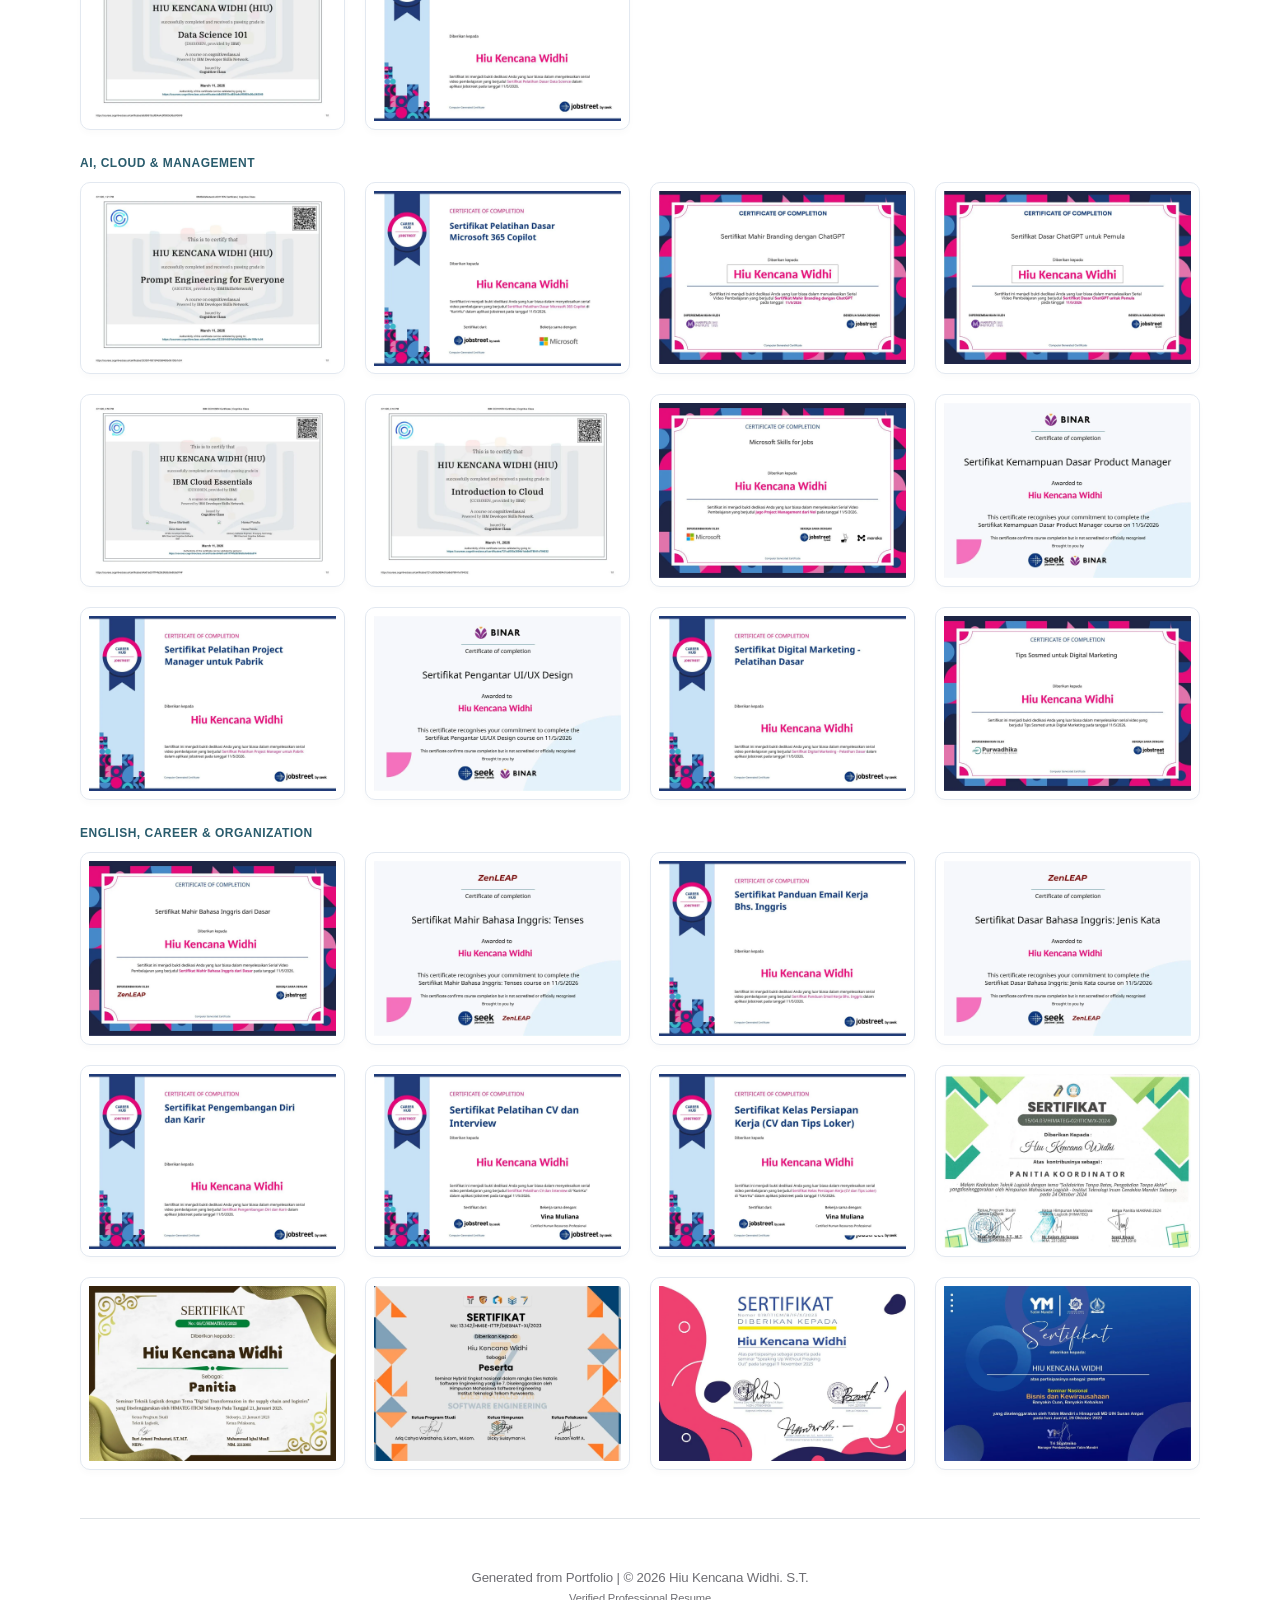
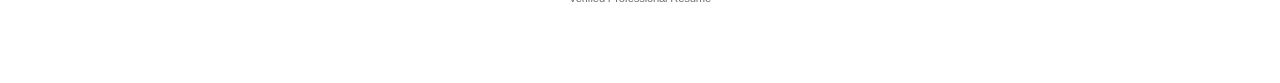
==== commit ec38e048: "update" ====
--- a/resume/index.html
+++ b/resume/index.html
@@ -4,7 +4,7 @@
     <meta charset="UTF-8">
     <meta name="viewport" content="width=1200"> <!-- Fixed width for poster feel -->
     <meta name="description" content="Resume Poster Hiu Kencana Widhi - Full Portfolio.">
-    <title>Resume Poster | Hiu Kencana Widhi</title>
+    <title>Verified Professional Resume | Hiu Kencana Widhi, S.T.</title>
     <!-- Google Fonts -->
     <link href="https://fonts.googleapis.com/css2?family=Outfit:wght@300;400;500;600;700;800&family=Inter:wght@300;400;500;600;700&display=swap" rel="stylesheet">
     <!-- Bootstrap & Icons -->
@@ -351,12 +351,32 @@
             }
         }
     </style>
+
+    <!-- PWA Manifest & Icons -->
+    <link rel="manifest" href="../manifest.json">
+    <link rel="apple-touch-icon" href="../assets/images/icons/icon-192.png">
+    <meta name="theme-color" content="#284F8C">
+    <meta name="mobile-web-app-capable" content="yes">
+    <meta name="apple-mobile-web-app-status-bar-style" content="black-translucent">
+
+    <!-- Open Graph / Facebook / LinkedIn / WhatsApp -->
+    <meta property="og:type" content="website">
+    <meta property="og:title" content="Verified Professional Resume | Hiu Kencana Widhi, S.T.">
+    <meta property="og:description" content="Verified Resume & CV Hiu Kencana Widhi, S.T. — Logistics Engineering & Web Development.">
+    <meta property="og:image" content="../assets/images/profile/profile.webp">
+    <meta property="og:site_name" content="Portfolio Hiu Kencana Widhi">
+
+    <!-- Twitter Card -->
+    <meta name="twitter:card" content="summary_large_image">
+    <meta name="twitter:title" content="Verified Professional Resume | Hiu Kencana Widhi, S.T.">
+    <meta name="twitter:description" content="Verified Resume & CV Hiu Kencana Widhi, S.T. — Logistics Engineering & Web Development.">
+    <meta name="twitter:image" content="../assets/images/profile/profile.webp">
 </head>
 <body>
     <div class="poster-container">
         <!-- HERO -->
         <header class="hero-poster">
-            <img src="../assets/images/profile/profile.png" alt="Hiu Kencana Widhi. S.T." class="hero-img">
+            <img src="../assets/images/profile/profile.webp" alt="Hiu Kencana Widhi. S.T." class="hero-img">
             <div class="hero-content">
                 <h1>Hiu Kencana Widhi. S.T.</h1>
                 <div class="hero-tagline">
@@ -387,7 +407,7 @@
                         <div class="line"></div>
                     </div>
                     <div class="edu-item-poster">
-                        <img src="../assets/images/education/logo iticm.png" class="edu-logo-poster" alt="ITICM">
+                        <img src="../assets/images/education/logo iticm.webp" class="edu-logo-poster" alt="ITICM">
                         <div class="edu-info-poster">
                             <h4>IT Insan Cendekia Mandiri</h4>
                             <div class="degree">Bachelor of Logistics Engineering</div>
@@ -396,7 +416,7 @@
                         </div>
                     </div>
                     <div class="edu-item-poster">
-                        <img src="../assets/images/education/logo smk-muhamka.png" class="edu-logo-poster" alt="SMK">
+                        <img src="../assets/images/education/logo smk-muhamka.webp" class="edu-logo-poster" alt="SMK">
                         <div class="edu-info-poster">
                             <h4>SMK Muhammadiyah Kajen</h4>
                             <div class="degree">Computer & Network Engineering</div>
@@ -405,7 +425,7 @@
                         </div>
                     </div>
                     <div class="edu-item-poster">
-                        <img src="../assets/images/education/logo-smp-1-kesesi.png" class="edu-logo-poster" alt="SMP">
+                        <img src="../assets/images/education/logo-smp-1-kesesi.webp" class="edu-logo-poster" alt="SMP">
                         <div class="edu-info-poster">
                             <h4>SMP N 1 Kesesi</h4>
                             <div class="degree">Junior High School</div>
@@ -577,7 +597,7 @@
                     <div class="projects-poster-stack">
                         <!-- Project 1 -->
                         <div class="proj-card-poster">
-                            <img src="../assets/images/projects/Warehouse Management System (WMS)/admin/1.png" class="proj-img-poster" alt="WMS">
+                            <img src="../assets/images/projects/Warehouse Management System (WMS)/admin/1.webp" class="proj-img-poster" alt="WMS">
                             <div class="proj-info-poster">
                                 <div class="proj-title-poster">WMS System</div>
                                 <p class="proj-desc-poster">Web-based WMS with real-time stock monitoring.</p>
@@ -586,7 +606,7 @@
                         </div>
                         <!-- Project 2 -->
                         <div class="proj-card-poster">
-                            <img src="../assets/images/projects/logistics-opt/1.png" class="proj-img-poster" alt="Logistics">
+                            <img src="../assets/images/projects/logistics-opt/1.webp" class="proj-img-poster" alt="Logistics">
                             <div class="proj-info-poster">
                                 <div class="proj-title-poster">Logistics Opt.</div>
                                 <p class="proj-desc-poster">Cargo layout redesign using SLP method.</p>
@@ -595,7 +615,7 @@
                         </div>
                         <!-- Project 3 -->
                         <div class="proj-card-poster">
-                            <img src="../assets/images/projects/fin-system/admin/1.png" class="proj-img-poster" alt="Finance">
+                            <img src="../assets/images/projects/fin-system/admin/1.webp" class="proj-img-poster" alt="Finance">
                             <div class="proj-info-poster">
                                 <div class="proj-title-poster">Financial Rec.</div>
                                 <p class="proj-desc-poster">Cash flow system with interactive graphs.</p>
@@ -604,7 +624,7 @@
                         </div>
                         <!-- Project 4 -->
                         <div class="proj-card-poster">
-                            <img src="../assets/images/projects/Management Stock Konter/admin/1.png" class="proj-img-poster" alt="Stock">
+                            <img src="../assets/images/projects/Management Stock Konter/admin/1.webp" class="proj-img-poster" alt="Stock">
                             <div class="proj-info-poster">
                                 <div class="proj-title-poster">Retail Stock</div>
                                 <p class="proj-desc-poster">Inventory & POS system with P&L reports.</p>
@@ -649,52 +669,52 @@
             <div class="skill-group-title mb-2" style="font-size: 0.75rem; color: #2A5C6D;">Microsoft Office & Productivity</div>
             <div class="cert-poster-grid mb-4">
                 <div class="cert-item-poster">
-                    <img src="../assets/images/certificates/office/Sertifikat-Pelatihan-Excel-dan-AI-untuk-admin-HR.jpg" class="cert-img-poster" alt="Cert">
-                </div>
-                <div class="cert-item-poster">
-                    <img src="../assets/images/certificates/office/Sertifikat-Pelatihan-Microsoft-Word-dengan-Copilot.jpg" class="cert-img-poster" alt="Cert">
-                </div>
-                <div class="cert-item-poster">
-                    <img src="../assets/images/certificates/office/Sertifikat-pembuatan-CV-dengan-Word-dan-AI.jpg" class="cert-img-poster" alt="Cert">
-                </div>
-                <div class="cert-item-poster">
-                    <img src="../assets/images/certificates/office/Jago-Excel-Kerjaan-Lancar-Pelatihan-Olah-Data-Antieror.jpg" class="cert-img-poster" alt="Cert">
-                </div>
-                <div class="cert-item-poster">
-                    <img src="../assets/images/certificates/office/excel_data_pesananan_kompleks.jpg" class="cert-img-poster" alt="Cert">
-                </div>
-                <div class="cert-item-poster">
-                    <img src="../assets/images/certificates/office/Sertifikat-Jago-Rumus-Dasar-Excel.jpg" class="cert-img-poster" alt="Cert">
-                </div>
-                <div class="cert-item-poster">
-                    <img src="../assets/images/certificates/office/Sertifikat-Pelatihan-Dasar-Microsoft-Excel.jpg" class="cert-img-poster" alt="Cert">
-                </div>
-                <div class="cert-item-poster">
-                    <img src="../assets/images/certificates/office/Sertifikat-Pelatihan-Excel-Bebas-Error.jpg" class="cert-img-poster" alt="Cert">
-                </div>
-                <div class="cert-item-poster">
-                    <img src="../assets/images/certificates/office/Sertifikat-Jago-PowerPoint.jpg" class="cert-img-poster" alt="Cert">
-                </div>
-                <div class="cert-item-poster">
-                    <img src="../assets/images/certificates/office/Sertifikat-Pelatihan-Presentasi-dengan-PowerPoint.jpg" class="cert-img-poster" alt="Cert">
-                </div>
-                <div class="cert-item-poster">
-                    <img src="../assets/images/certificates/office/Sertifikat-Panduan-Lengkap-Fitur-PowerPoint.jpg" class="cert-img-poster" alt="Cert">
-                </div>
-                <div class="cert-item-poster">
-                    <img src="../assets/images/certificates/office/Sertifikat-kompetensi-dasar-Microsoft-Word.jpg" class="cert-img-poster" alt="Cert">
-                </div>
-                <div class="cert-item-poster">
-                    <img src="../assets/images/certificates/office/Belajar-Excel-untuk-Pemula.jpg" class="cert-img-poster" alt="Cert">
-                </div>
-                <div class="cert-item-poster">
-                    <img src="../assets/images/certificates/office/Tingkatkan-Karirmu-dengan-Microsoft-Word.jpg" class="cert-img-poster" alt="Cert">
-                </div>
-                <div class="cert-item-poster">
-                    <img src="../assets/images/certificates/office/excel_admin_bioskop.jpg" class="cert-img-poster" alt="Cert">
-                </div>
-                <div class="cert-item-poster">
-                    <img src="../assets/images/certificates/office/excel_admin_roti.jpg" class="cert-img-poster" alt="Cert">
+                    <img src="../assets/images/certificates/office/Sertifikat-Pelatihan-Excel-dan-AI-untuk-admin-HR.webp" class="cert-img-poster" alt="Cert">
+                </div>
+                <div class="cert-item-poster">
+                    <img src="../assets/images/certificates/office/Sertifikat-Pelatihan-Microsoft-Word-dengan-Copilot.webp" class="cert-img-poster" alt="Cert">
+                </div>
+                <div class="cert-item-poster">
+                    <img src="../assets/images/certificates/office/Sertifikat-pembuatan-CV-dengan-Word-dan-AI.webp" class="cert-img-poster" alt="Cert">
+                </div>
+                <div class="cert-item-poster">
+                    <img src="../assets/images/certificates/office/Jago-Excel-Kerjaan-Lancar-Pelatihan-Olah-Data-Antieror.webp" class="cert-img-poster" alt="Cert">
+                </div>
+                <div class="cert-item-poster">
+                    <img src="../assets/images/certificates/office/excel_data_pesananan_kompleks.webp" class="cert-img-poster" alt="Cert">
+                </div>
+                <div class="cert-item-poster">
+                    <img src="../assets/images/certificates/office/Sertifikat-Jago-Rumus-Dasar-Excel.webp" class="cert-img-poster" alt="Cert">
+                </div>
+                <div class="cert-item-poster">
+                    <img src="../assets/images/certificates/office/Sertifikat-Pelatihan-Dasar-Microsoft-Excel.webp" class="cert-img-poster" alt="Cert">
+                </div>
+                <div class="cert-item-poster">
+                    <img src="../assets/images/certificates/office/Sertifikat-Pelatihan-Excel-Bebas-Error.webp" class="cert-img-poster" alt="Cert">
+                </div>
+                <div class="cert-item-poster">
+                    <img src="../assets/images/certificates/office/Sertifikat-Jago-PowerPoint.webp" class="cert-img-poster" alt="Cert">
+                </div>
+                <div class="cert-item-poster">
+                    <img src="../assets/images/certificates/office/Sertifikat-Pelatihan-Presentasi-dengan-PowerPoint.webp" class="cert-img-poster" alt="Cert">
+                </div>
+                <div class="cert-item-poster">
+                    <img src="../assets/images/certificates/office/Sertifikat-Panduan-Lengkap-Fitur-PowerPoint.webp" class="cert-img-poster" alt="Cert">
+                </div>
+                <div class="cert-item-poster">
+                    <img src="../assets/images/certificates/office/Sertifikat-kompetensi-dasar-Microsoft-Word.webp" class="cert-img-poster" alt="Cert">
+                </div>
+                <div class="cert-item-poster">
+                    <img src="../assets/images/certificates/office/Belajar-Excel-untuk-Pemula.webp" class="cert-img-poster" alt="Cert">
+                </div>
+                <div class="cert-item-poster">
+                    <img src="../assets/images/certificates/office/Tingkatkan-Karirmu-dengan-Microsoft-Word.webp" class="cert-img-poster" alt="Cert">
+                </div>
+                <div class="cert-item-poster">
+                    <img src="../assets/images/certificates/office/excel_admin_bioskop.webp" class="cert-img-poster" alt="Cert">
+                </div>
+                <div class="cert-item-poster">
+                    <img src="../assets/images/certificates/office/excel_admin_roti.webp" class="cert-img-poster" alt="Cert">
                 </div>
             </div>
 
@@ -702,34 +722,34 @@
             <div class="skill-group-title mb-2" style="font-size: 0.75rem; color: #2A5C6D;">Data Science & Analytics</div>
             <div class="cert-poster-grid mb-4">
                 <div class="cert-item-poster">
-                    <img src="../assets/images/certificates/data-science/Data Analysis with Python-1.jpg" class="cert-img-poster" alt="Cert">
-                </div>
-                <div class="cert-item-poster">
-                    <img src="../assets/images/certificates/data-science/Data Science Methodology-1.jpg" class="cert-img-poster" alt="Cert">
-                </div>
-                <div class="cert-item-poster">
-                    <img src="../assets/images/certificates/data-science/Big Data 101-1.jpg" class="cert-img-poster" alt="Cert">
-                </div>
-                <div class="cert-item-poster">
-                    <img src="../assets/images/certificates/data-science/Data Visualization with Python-1.jpg" class="cert-img-poster" alt="Cert">
-                </div>
-                <div class="cert-item-poster">
-                    <img src="../assets/images/certificates/data-science/Digital Analytics  Regression-1.jpg" class="cert-img-poster" alt="Cert">
-                </div>
-                <div class="cert-item-poster">
-                    <img src="../assets/images/certificates/data-science/Data Science Tools-1.jpg" class="cert-img-poster" alt="Cert">
-                </div>
-                <div class="cert-item-poster">
-                    <img src="../assets/images/certificates/data-science/Sertifikat-Analisis-Data-Excel.jpg" class="cert-img-poster" alt="Cert">
-                </div>
-                <div class="cert-item-poster">
-                    <img src="../assets/images/certificates/data-science/Statistics 101-1.jpg" class="cert-img-poster" alt="Cert">
-                </div>
-                <div class="cert-item-poster">
-                    <img src="../assets/images/certificates/data-science/Data Science 101-1.jpg" class="cert-img-poster" alt="Cert">
-                </div>
-                <div class="cert-item-poster">
-                    <img src="../assets/images/certificates/data-science/Sertifikat-Pelatihan-Dasar-Data-Science.jpg" class="cert-img-poster" alt="Cert">
+                    <img src="../assets/images/certificates/data-science/Data Analysis with Python-1.webp" class="cert-img-poster" alt="Cert">
+                </div>
+                <div class="cert-item-poster">
+                    <img src="../assets/images/certificates/data-science/Data Science Methodology-1.webp" class="cert-img-poster" alt="Cert">
+                </div>
+                <div class="cert-item-poster">
+                    <img src="../assets/images/certificates/data-science/Big Data 101-1.webp" class="cert-img-poster" alt="Cert">
+                </div>
+                <div class="cert-item-poster">
+                    <img src="../assets/images/certificates/data-science/Data Visualization with Python-1.webp" class="cert-img-poster" alt="Cert">
+                </div>
+                <div class="cert-item-poster">
+                    <img src="../assets/images/certificates/data-science/Digital Analytics  Regression-1.webp" class="cert-img-poster" alt="Cert">
+                </div>
+                <div class="cert-item-poster">
+                    <img src="../assets/images/certificates/data-science/Data Science Tools-1.webp" class="cert-img-poster" alt="Cert">
+                </div>
+                <div class="cert-item-poster">
+                    <img src="../assets/images/certificates/data-science/Sertifikat-Analisis-Data-Excel.webp" class="cert-img-poster" alt="Cert">
+                </div>
+                <div class="cert-item-poster">
+                    <img src="../assets/images/certificates/data-science/Statistics 101-1.webp" class="cert-img-poster" alt="Cert">
+                </div>
+                <div class="cert-item-poster">
+                    <img src="../assets/images/certificates/data-science/Data Science 101-1.webp" class="cert-img-poster" alt="Cert">
+                </div>
+                <div class="cert-item-poster">
+                    <img src="../assets/images/certificates/data-science/Sertifikat-Pelatihan-Dasar-Data-Science.webp" class="cert-img-poster" alt="Cert">
                 </div>
             </div>
 
@@ -737,40 +757,40 @@
             <div class="skill-group-title mb-2" style="font-size: 0.75rem; color: #2A5C6D;">AI, Cloud & Management</div>
             <div class="cert-poster-grid mb-4">
                 <div class="cert-item-poster">
-                    <img src="../assets/images/certificates/ai-prompt/PROMP ENGINEER-1.jpg" class="cert-img-poster" alt="Cert">
-                </div>
-                <div class="cert-item-poster">
-                    <img src="../assets/images/certificates/ai-prompt/Sertifikat-Pelatihan-Dasar-Microsoft-365-Copilot.jpg" class="cert-img-poster" alt="Cert">
-                </div>
-                <div class="cert-item-poster">
-                    <img src="../assets/images/certificates/ai-prompt/Mahir-Branding-dengan-ChatGPT.jpg" class="cert-img-poster" alt="Cert">
-                </div>
-                <div class="cert-item-poster">
-                    <img src="../assets/images/certificates/ai-prompt/Dasar-ChatGPT.jpg" class="cert-img-poster" alt="Cert">
-                </div>
-                <div class="cert-item-poster">
-                    <img src="../assets/images/certificates/cloud/IBM Cloud Essentials-1.jpg" class="cert-img-poster" alt="Cert">
-                </div>
-                <div class="cert-item-poster">
-                    <img src="../assets/images/certificates/cloud/Introduction to Cloud-1.jpg" class="cert-img-poster" alt="Cert">
-                </div>
-                <div class="cert-item-poster">
-                    <img src="../assets/images/certificates/management/Jago-Project-Management-dari-Nol.jpg" class="cert-img-poster" alt="Cert">
-                </div>
-                <div class="cert-item-poster">
-                    <img src="../assets/images/certificates/management/Sertifikat-Kemampuan-Dasar-Product-Manager.jpg" class="cert-img-poster" alt="Cert">
-                </div>
-                <div class="cert-item-poster">
-                    <img src="../assets/images/certificates/management/Sertifikat-Pelatihan-Project-Manager-untuk-Pabrik.jpg" class="cert-img-poster" alt="Cert">
-                </div>
-                <div class="cert-item-poster">
-                    <img src="../assets/images/certificates/ui-ux/Sertifikat-Pengantar-UIUX-Design.jpg" class="cert-img-poster" alt="Cert">
-                </div>
-                <div class="cert-item-poster">
-                    <img src="../assets/images/certificates/marketing/Sertifikat-Digital-Marketing-Pelatihan-Dasar.jpg" class="cert-img-poster" alt="Cert">
-                </div>
-                <div class="cert-item-poster">
-                    <img src="../assets/images/certificates/marketing/Tips-Sosmed-untuk-Digital-Marketing.jpg" class="cert-img-poster" alt="Cert">
+                    <img src="../assets/images/certificates/ai-prompt/PROMP ENGINEER-1.webp" class="cert-img-poster" alt="Cert">
+                </div>
+                <div class="cert-item-poster">
+                    <img src="../assets/images/certificates/ai-prompt/Sertifikat-Pelatihan-Dasar-Microsoft-365-Copilot.webp" class="cert-img-poster" alt="Cert">
+                </div>
+                <div class="cert-item-poster">
+                    <img src="../assets/images/certificates/ai-prompt/Mahir-Branding-dengan-ChatGPT.webp" class="cert-img-poster" alt="Cert">
+                </div>
+                <div class="cert-item-poster">
+                    <img src="../assets/images/certificates/ai-prompt/Dasar-ChatGPT.webp" class="cert-img-poster" alt="Cert">
+                </div>
+                <div class="cert-item-poster">
+                    <img src="../assets/images/certificates/cloud/IBM Cloud Essentials-1.webp" class="cert-img-poster" alt="Cert">
+                </div>
+                <div class="cert-item-poster">
+                    <img src="../assets/images/certificates/cloud/Introduction to Cloud-1.webp" class="cert-img-poster" alt="Cert">
+                </div>
+                <div class="cert-item-poster">
+                    <img src="../assets/images/certificates/management/Jago-Project-Management-dari-Nol.webp" class="cert-img-poster" alt="Cert">
+                </div>
+                <div class="cert-item-poster">
+                    <img src="../assets/images/certificates/management/Sertifikat-Kemampuan-Dasar-Product-Manager.webp" class="cert-img-poster" alt="Cert">
+                </div>
+                <div class="cert-item-poster">
+                    <img src="../assets/images/certificates/management/Sertifikat-Pelatihan-Project-Manager-untuk-Pabrik.webp" class="cert-img-poster" alt="Cert">
+                </div>
+                <div class="cert-item-poster">
+                    <img src="../assets/images/certificates/ui-ux/Sertifikat-Pengantar-UIUX-Design.webp" class="cert-img-poster" alt="Cert">
+                </div>
+                <div class="cert-item-poster">
+                    <img src="../assets/images/certificates/marketing/Sertifikat-Digital-Marketing-Pelatihan-Dasar.webp" class="cert-img-poster" alt="Cert">
+                </div>
+                <div class="cert-item-poster">
+                    <img src="../assets/images/certificates/marketing/Tips-Sosmed-untuk-Digital-Marketing.webp" class="cert-img-poster" alt="Cert">
                 </div>
             </div>
 
@@ -778,40 +798,40 @@
             <div class="skill-group-title mb-2" style="font-size: 0.75rem; color: #2A5C6D;">English, Career & Organization</div>
             <div class="cert-poster-grid">
                 <div class="cert-item-poster">
-                    <img src="../assets/images/certificates/english/Sertifikat-Mahir-Bahasa-Inggris-dari-Dasar.jpg" class="cert-img-poster" alt="Cert">
-                </div>
-                <div class="cert-item-poster">
-                    <img src="../assets/images/certificates/english/Sertifikat-Mahir-Bahasa-Inggris-Tenses.jpg" class="cert-img-poster" alt="Cert">
-                </div>
-                <div class="cert-item-poster">
-                    <img src="../assets/images/certificates/english/Sertifikat-Panduan-Email-Kerja-Bhs-Inggris.jpg" class="cert-img-poster" alt="Cert">
-                </div>
-                <div class="cert-item-poster">
-                    <img src="../assets/images/certificates/english/Sertifikat-Dasar-Bahasa-Inggris-Jenis-Kata.jpg" class="cert-img-poster" alt="Cert">
-                </div>
-                <div class="cert-item-poster">
-                    <img src="../assets/images/certificates/career/Sertifikat-Pengembangan-Diri-dan-Karir.jpg" class="cert-img-poster" alt="Cert">
-                </div>
-                <div class="cert-item-poster">
-                    <img src="../assets/images/certificates/career/Sertifikat-Pelatihan-CV-dan-Interview.jpg" class="cert-img-poster" alt="Cert">
-                </div>
-                <div class="cert-item-poster">
-                    <img src="../assets/images/certificates/career/Sertifikat-Kelas-Persiapan-Kerja-(CV-dan-Tips-Loker).jpg" class="cert-img-poster" alt="Cert">
-                </div>
-                <div class="cert-item-poster">
-                    <img src="../assets/images/certificates/organization/hiu+panitia+ kordinator+ makrab+teklog+iticm-1.jpg" class="cert-img-poster" alt="Cert">
-                </div>
-                <div class="cert-item-poster">
-                    <img src="../assets/images/certificates/organization/hiu+panitia+seminar+transformation+suplay chain+teklog+iticm.jpg" class="cert-img-poster" alt="Cert">
-                </div>
-                <div class="cert-item-poster">
-                    <img src="../assets/images/certificates/workshop/hiu+seminar+sofeware+enginer+telkom-1.jpg" class="cert-img-poster" alt="Cert">
-                </div>
-                <div class="cert-item-poster">
-                    <img src="../assets/images/certificates/workshop/hiu+seminar+public+speaking+informatika+iticm-1.jpg" class="cert-img-poster" alt="Cert">
-                </div>
-                <div class="cert-item-poster">
-                    <img src="../assets/images/certificates/workshop/hiu+seminar bisnis+dan+kewirausahaan+uinsa.jpg" class="cert-img-poster" alt="Cert">
+                    <img src="../assets/images/certificates/english/Sertifikat-Mahir-Bahasa-Inggris-dari-Dasar.webp" class="cert-img-poster" alt="Cert">
+                </div>
+                <div class="cert-item-poster">
+                    <img src="../assets/images/certificates/english/Sertifikat-Mahir-Bahasa-Inggris-Tenses.webp" class="cert-img-poster" alt="Cert">
+                </div>
+                <div class="cert-item-poster">
+                    <img src="../assets/images/certificates/english/Sertifikat-Panduan-Email-Kerja-Bhs-Inggris.webp" class="cert-img-poster" alt="Cert">
+                </div>
+                <div class="cert-item-poster">
+                    <img src="../assets/images/certificates/english/Sertifikat-Dasar-Bahasa-Inggris-Jenis-Kata.webp" class="cert-img-poster" alt="Cert">
+                </div>
+                <div class="cert-item-poster">
+                    <img src="../assets/images/certificates/career/Sertifikat-Pengembangan-Diri-dan-Karir.webp" class="cert-img-poster" alt="Cert">
+                </div>
+                <div class="cert-item-poster">
+                    <img src="../assets/images/certificates/career/Sertifikat-Pelatihan-CV-dan-Interview.webp" class="cert-img-poster" alt="Cert">
+                </div>
+                <div class="cert-item-poster">
+                    <img src="../assets/images/certificates/career/Sertifikat-Kelas-Persiapan-Kerja-(CV-dan-Tips-Loker).webp" class="cert-img-poster" alt="Cert">
+                </div>
+                <div class="cert-item-poster">
+                    <img src="../assets/images/certificates/organization/hiu+panitia+ kordinator+ makrab+teklog+iticm-1.webp" class="cert-img-poster" alt="Cert">
+                </div>
+                <div class="cert-item-poster">
+                    <img src="../assets/images/certificates/organization/hiu+panitia+seminar+transformation+suplay chain+teklog+iticm.webp" class="cert-img-poster" alt="Cert">
+                </div>
+                <div class="cert-item-poster">
+                    <img src="../assets/images/certificates/workshop/hiu+seminar+sofeware+enginer+telkom-1.webp" class="cert-img-poster" alt="Cert">
+                </div>
+                <div class="cert-item-poster">
+                    <img src="../assets/images/certificates/workshop/hiu+seminar+public+speaking+informatika+iticm-1.webp" class="cert-img-poster" alt="Cert">
+                </div>
+                <div class="cert-item-poster">
+                    <img src="../assets/images/certificates/workshop/hiu+seminar bisnis+dan+kewirausahaan+uinsa.webp" class="cert-img-poster" alt="Cert">
                 </div>
             </div>
         </section>
--- a/core/css/style.css
+++ b/core/css/style.css
@@ -3,8 +3,10 @@
    Style: Clean · Modern · Premium
    ============================================================ */
 
-/* Font Stack: Inter (body) + Plus Jakarta Sans (heading) + Outfit (brand) + JetBrains Mono (accent) */
-@import url('https://fonts.googleapis.com/css2?family=Inter:wght@300;400;500;600;700&family=Plus+Jakarta+Sans:ital,wght@0,500;0,600;0,700;0,800;1,400&family=Outfit:wght@600;700;800;900&family=JetBrains+Mono:wght@400;500;600&display=swap');
+/* Font Stack: Menggunakan system font default agar zero network request untuk font.
+   Google Fonts (Inter, Plus Jakarta Sans, Outfit, JetBrains Mono) dimuat via <link>
+   di HTML dengan media="print" onload trick agar non-blocking. */
+
 
 /* --- ROOT VARIABLES --- */
 :root {
@@ -159,11 +161,29 @@
     line-height: 1.65;
     font-size: 0.95rem;
     letter-spacing: -0.011em;
-    animation: page-enter 0.32s ease both;
+    animation: page-enter 0.25s ease both;
     -webkit-overflow-scrolling: touch;
     overflow-wrap: break-word;
     -webkit-font-smoothing: antialiased;
     -moz-osx-font-smoothing: grayscale;
+}
+
+/* ============================================================
+   PREFERS-REDUCED-MOTION
+   Matikan semua animasi & transition untuk HP jadul /
+   pengguna yang mengaktifkan reduced motion di sistem.
+   Tampilan tetap sama, hanya gerakan dihilangkan.
+   ============================================================ */
+@media (prefers-reduced-motion: reduce) {
+    *, *::before, *::after {
+        animation-duration: 0.01ms !important;
+        animation-iteration-count: 1 !important;
+        transition-duration: 0.01ms !important;
+        scroll-behavior: auto !important;
+    }
+    body {
+        animation: none !important;
+    }
 }
 
 @keyframes page-enter {
@@ -755,9 +775,36 @@
     position: relative;
 }
 
-@media (max-width: 576px) {
-    .hero-section .display-3 {
-        font-size: 2.5rem; /* Shrink large title on mobile */
+/* Ensure 'Hiu Kencana Widhi. S.T.' remains on a single line on ALL devices */
+.hero-section [data-t="hero_subtitle"],
+.hero-section h1 {
+    white-space: nowrap !important;
+    font-size: clamp(1.35rem, 5.4vw, 3.5rem) !important;
+    line-height: 1.25;
+    letter-spacing: -0.5px;
+}
+
+.hero-section [data-t="hero_title"] {
+    letter-spacing: 3px;
+    font-size: 0.85rem;
+}
+
+@media (max-width: 768px) {
+    .hero-section [data-t="hero_subtitle"],
+    .hero-section h1 {
+        font-size: clamp(1.3rem, 5.2vw, 2.2rem) !important;
+    }
+    .hero-section [data-t="hero_title"] {
+        letter-spacing: 1.5px !important;
+        font-size: 0.75rem !important;
+    }
+}
+
+@media (max-width: 400px) {
+    .hero-section [data-t="hero_subtitle"],
+    .hero-section h1 {
+        font-size: 1.35rem !important;
+        letter-spacing: -0.3px !important;
     }
 }
 
@@ -1052,6 +1099,39 @@
 
 body.dark-mode .btn-close {
     filter: invert(1) grayscale(100%) brightness(200%);
+}
+
+/* ============================================================
+   LIGHTWEIGHT 3D BOX SPIN UNFOLD POPUP ANIMATION FOR ALL MODALS
+   ============================================================ */
+.modal {
+    perspective: 1200px;
+}
+
+.modal.fade .modal-dialog {
+    perspective: 1200px;
+    transform-style: preserve-3d;
+    transform: perspective(1000px) rotateY(-40deg) rotateX(15deg) scale(0.72) translateY(-25px) !important;
+    opacity: 0 !important;
+    transition: transform 0.4s cubic-bezier(0.34, 1.45, 0.64, 1),
+                opacity 0.28s ease !important;
+    will-change: transform, opacity;
+}
+
+.modal.show .modal-dialog {
+    transform: perspective(1000px) rotateY(0deg) rotateX(0deg) scale(1) translateY(0) !important;
+    opacity: 1 !important;
+}
+
+/* Card active/click press 3D micro-bounce feedback */
+.card:active,
+.skill-bento-card:active,
+.exp-bento-card:active,
+.project-card:active,
+.cert-card:active,
+.edu-item:active {
+    transform: scale(0.97) rotateX(3deg) !important;
+    transition: transform 0.12s ease !important;
 }
 
 /* --- SKILL BADGES --- */
@@ -1960,41 +2040,45 @@
     background: rgba(96, 165, 250, 0.6) !important;
 }
 
-/* --- GLASSMORPHIC CARDS, PANELS & CONTAINERS --- */
-.card, 
-.skill-bento-card, 
-.exp-bento-card, 
-.project-card, 
-.edu-item, 
-.cert-card, 
-.contact-form-card, 
-.contact-info-card, 
-.contact-option-row {
-    background: rgba(255, 255, 255, 0.55) !important;
-    backdrop-filter: blur(25px) saturate(190%) !important;
-    -webkit-backdrop-filter: blur(25px) saturate(190%) !important;
-    border: 1px solid rgba(255, 255, 255, 0.6) !important;
-    box-shadow: 0 4px 20px rgba(0, 0, 0, 0.04) !important;
-    border-radius: 20px !important;
-    transition: transform 0.3s cubic-bezier(0.16, 1, 0.3, 1), 
-                box-shadow 0.3s cubic-bezier(0.16, 1, 0.3, 1), 
-                border-color 0.3s ease !important;
-}
-
-body.dark-mode .card, 
-body.dark-mode .skill-bento-card, 
-body.dark-mode .exp-bento-card, 
-body.dark-mode .project-card, 
-body.dark-mode .edu-item, 
-body.dark-mode .cert-card, 
-body.dark-mode .contact-form-card, 
-body.dark-mode .contact-info-card, 
-body.dark-mode .contact-option-row {
-    background: rgba(18, 24, 38, 0.55) !important;
-    backdrop-filter: blur(25px) saturate(190%) !important;
-    -webkit-backdrop-filter: blur(25px) saturate(190%) !important;
-    border: 1px solid rgba(255, 255, 255, 0.12) !important;
-    box-shadow: 0 4px 20px rgba(0, 0, 0, 0.3) !important;
+/* --- GLASSMORPHIC CARDS, PANELS & CONTAINERS (DESKTOP ONLY) --- */
+@media (min-width: 992px) and (hover: hover) {
+    .card, 
+    .skill-bento-card, 
+    .exp-bento-card, 
+    .project-card, 
+    .edu-item, 
+    .cert-card, 
+    .contact-form-card, 
+    .contact-info-card, 
+    .contact-option-row {
+        background: rgba(255, 255, 255, 0.55) !important;
+        backdrop-filter: blur(25px) saturate(190%) !important;
+        -webkit-backdrop-filter: blur(25px) saturate(190%) !important;
+        border: 1px solid rgba(255, 255, 255, 0.6) !important;
+        box-shadow: 0 4px 20px rgba(0, 0, 0, 0.04) !important;
+        border-radius: 20px !important;
+        transition: transform 0.3s cubic-bezier(0.16, 1, 0.3, 1), 
+                    box-shadow 0.3s cubic-bezier(0.16, 1, 0.3, 1), 
+                    border-color 0.3s ease !important;
+    }
+}
+
+@media (min-width: 992px) and (hover: hover) {
+    body.dark-mode .card, 
+    body.dark-mode .skill-bento-card, 
+    body.dark-mode .exp-bento-card, 
+    body.dark-mode .project-card, 
+    body.dark-mode .edu-item, 
+    body.dark-mode .cert-card, 
+    body.dark-mode .contact-form-card, 
+    body.dark-mode .contact-info-card, 
+    body.dark-mode .contact-option-row {
+        background: rgba(18, 24, 38, 0.55) !important;
+        backdrop-filter: blur(25px) saturate(190%) !important;
+        -webkit-backdrop-filter: blur(25px) saturate(190%) !important;
+        border: 1px solid rgba(255, 255, 255, 0.12) !important;
+        box-shadow: 0 4px 20px rgba(0, 0, 0, 0.3) !important;
+    }
 }
 
 /* Card Hover Elevation (Clean Floating Window Effect without Glow) */
@@ -2256,8 +2340,8 @@
     font-size: 0.875rem !important;
     border: 1px solid rgba(255, 255, 255, 0.6) !important;
     background: rgba(255, 255, 255, 0.5) !important;
-    backdrop-filter: blur(12px) !important;
-    -webkit-backdrop-filter: blur(12px) !important;
+    backdrop-filter: none !important;
+    -webkit-backdrop-filter: none !important;
     color: #1d1d1f !important;
     box-shadow: 0 2px 6px rgba(0, 0, 0, 0.04) !important;
     transition: all 0.25s cubic-bezier(0.16, 1, 0.3, 1) !important;
@@ -2334,9 +2418,9 @@
 
 /* --- APPLE MODAL & TRAFFIC LIGHT CLOSE --- */
 .modal-content {
-    background: rgba(255, 255, 255, 0.75) !important;
-    backdrop-filter: blur(30px) saturate(200%) !important;
-    -webkit-backdrop-filter: blur(30px) saturate(200%) !important;
+    background: #ffffff !important;
+    backdrop-filter: none !important;
+    -webkit-backdrop-filter: none !important;
     border: 1px solid rgba(255, 255, 255, 0.8) !important;
     border-radius: 24px !important;
     box-shadow: 0 20px 50px rgba(0, 0, 0, 0.12) !important;
@@ -2344,7 +2428,9 @@
 }
 
 body.dark-mode .modal-content {
-    background: rgba(20, 26, 42, 0.82) !important;
+    background: #141a2a !important;
+    backdrop-filter: none !important;
+    -webkit-backdrop-filter: none !important;
     border: 1px solid rgba(255, 255, 255, 0.14) !important;
     box-shadow: 0 20px 50px rgba(0, 0, 0, 0.5) !important;
 }
@@ -2397,7 +2483,8 @@
     background: rgba(40, 79, 140, 0.08) !important;
     color: #284F8C !important;
     border: 1px solid rgba(40, 79, 140, 0.2) !important;
-    backdrop-filter: blur(8px) !important;
+    backdrop-filter: none !important;
+    -webkit-backdrop-filter: none !important;
     box-shadow: none !important;
     transition: all 0.2s ease !important;
     display: inline-flex !important;
@@ -2440,8 +2527,9 @@
 .form-select {
     border-radius: 12px !important;
     font-family: var(--font-apple-text) !important;
-    background: rgba(255, 255, 255, 0.5) !important;
-    backdrop-filter: blur(12px) !important;
+    background: #ffffff !important;
+    backdrop-filter: none !important;
+    -webkit-backdrop-filter: none !important;
     border: 1px solid rgba(0, 0, 0, 0.12) !important;
     color: #1d1d1f !important;
     padding: 10px 14px !important;
@@ -2469,18 +2557,24 @@
     box-shadow: none !important;
 }
 
-/* --- APPLE VIBRANT ACCENT TEXT & TYPOGRAPHY --- */
+/* --- MODERN ACCENT TEXT & HERO ROLE TRANSITION --- */
 #typed-text,
 .text-accent,
 .page-header h1 span,
 .page-header h2 span {
-    font-family: var(--font-apple-display) !important;
+    font-family: 'Plus Jakarta Sans', 'Outfit', 'Inter', system-ui, -apple-system, BlinkMacSystemFont, 'Segoe UI', Roboto, sans-serif !important;
     font-weight: 800 !important;
     color: #284F8C !important;
     background: none !important;
     -webkit-background-clip: unset !important;
     -webkit-text-fill-color: unset !important;
     display: inline-block !important;
+    transition: opacity 0.3s cubic-bezier(0.16, 1, 0.3, 1), transform 0.3s cubic-bezier(0.16, 1, 0.3, 1) !important;
+}
+
+#typed-text.fade-out {
+    opacity: 0 !important;
+    transform: translateY(6px) !important;
 }
 
 body.dark-mode #typed-text,
@@ -2488,9 +2582,6 @@
 body.dark-mode .page-header h1 span,
 body.dark-mode .page-header h2 span {
     color: #4D7CC7 !important;
-    background: none !important;
-    -webkit-background-clip: unset !important;
-    -webkit-text-fill-color: unset !important;
 }
 
 .page-header {
@@ -2524,8 +2615,8 @@
 /* --- CTA CARD CLEAN APPLE GLASS STYLING (#284F8C) --- */
 #ctaCardBtn {
     background: #284F8C !important;
-    backdrop-filter: blur(25px) !important;
-    -webkit-backdrop-filter: blur(25px) !important;
+    backdrop-filter: none !important;
+    -webkit-backdrop-filter: none !important;
     border: 1px solid rgba(255, 255, 255, 0.2) !important;
     border-radius: 24px !important;
     box-shadow: 0 10px 30px rgba(0, 0, 0, 0.08) !important;
@@ -2556,7 +2647,8 @@
     color: #ffffff !important;
     border: 1px solid rgba(255, 255, 255, 0.5) !important;
     border-radius: 9999px !important;
-    backdrop-filter: blur(10px) !important;
+    backdrop-filter: none !important;
+    -webkit-backdrop-filter: none !important;
 }
 
 #ctaCardBtn .btn-outline-light:hover {
@@ -2609,7 +2701,8 @@
     border-radius: 14px !important;
     background: rgba(40, 79, 140, 0.08) !important;
     border: 1px solid rgba(40, 79, 140, 0.15) !important;
-    backdrop-filter: blur(8px) !important;
+    backdrop-filter: none !important;
+    -webkit-backdrop-filter: none !important;
     box-shadow: none !important;
 }
 
@@ -2643,20 +2736,37 @@
 }
 
 /* ============================================================
-   EXTREME 1ST-GEN MOBILE & ULTRA-LOW-END ZERO-LAG OPTIMIZATION
+   MOBILE PERFORMANCE ENGINE — SAMSUNG A14 / LOW-END OPTIMIZED
+   Zero backdrop-filter, zero animation, zero box-shadow saat scroll
    ============================================================ */
 
 @media (max-width: 991px), (hover: none) {
-    /* 1. Fast Native System UI Fonts - Zero network font loading overhead */
-    body, h1, h2, h3, h4, h5, h6, .navbar-brand, .btn, .nav-link {
-        font-family: system-ui, -apple-system, BlinkMacSystemFont, "Segoe UI", Roboto, Helvetica, Arial, sans-serif !important;
-        text-rendering: optimizeSpeed !important;
-    }
-
-    /* 2. Zero CSS Animations & Transitions on Mobile (0% CPU/GPU overhead) */
-    *, *::before, *::after {
+
+    /* ── FIX SCROLL BLOCKED BY CARD ──
+       overflow:hidden membuat scroll container → browser pikir kamu scroll DALAM card
+       overflow:clip = visual clip yang sama tapi BUKAN scroll container → touch events
+       naik ke window = scroll tetap normal saat jari di atas card ── */
+    .card,
+    .skill-bento-card,
+    .exp-bento-card,
+    .project-card,
+    .cert-card,
+    .edu-item,
+    .contact-form-card,
+    .contact-info-card,
+    .modal-content,
+    .nav-drawer {
+        overflow: clip !important;
+    }
+
+    /* ── 1. HAPUS TOTAL SEMUA EFEK BERAT (GPU Compositing) ── */
+    *,
+    *::before,
+    *::after {
         animation: none !important;
+        animation-duration: 0ms !important;
         transition: none !important;
+        transition-duration: 0ms !important;
         backdrop-filter: none !important;
         -webkit-backdrop-filter: none !important;
         filter: none !important;
@@ -2665,91 +2775,235 @@
         will-change: auto !important;
     }
 
-    *:hover {
-        transform: none !important;
-    }
-
-    /* 3. Fast solid surfaces with crisp 1px borders (0 GPU cost) */
-    .navbar.scrolled {
-        background: #ffffff !important;
-        backdrop-filter: none !important;
-        -webkit-backdrop-filter: none !important;
-        border-bottom: 1px solid rgba(0, 0, 0, 0.08) !important;
-    }
-    
-    body.dark-mode .navbar.scrolled {
+    /* ── 2. SYSTEM FONT — Zero network overhead ── */
+    body, h1, h2, h3, h4, h5, h6,
+    .navbar-brand, .btn, .nav-link,
+    .drawer-brand, span, p, a, li, div {
+        font-family: system-ui, -apple-system, BlinkMacSystemFont,
+            "Segoe UI", Roboto, Helvetica, Arial, sans-serif !important;
+        text-rendering: optimizeSpeed !important;
+    }
+
+    /* ── 3. SOLID SURFACES — Tanpa transparansi/blur ── */
+    body {
+        background-color: #FAFAF9 !important;
+        background: #FAFAF9 !important;
+    }
+    body.dark-mode {
+        background-color: #090d16 !important;
         background: #090d16 !important;
-        backdrop-filter: none !important;
-        -webkit-backdrop-filter: none !important;
-        border-bottom: 1px solid rgba(255, 255, 255, 0.1) !important;
-    }
-
-    .nav-drawer {
-        background: #ffffff !important;
-        backdrop-filter: none !important;
-        -webkit-backdrop-filter: none !important;
-        border: 1px solid rgba(0, 0, 0, 0.12) !important;
-    }
-
-    body.dark-mode .nav-drawer {
-        background: #0f172a !important;
-        backdrop-filter: none !important;
-        -webkit-backdrop-filter: none !important;
-        border: 1px solid rgba(255, 255, 255, 0.15) !important;
-    }
-
-    .footer {
-        background: #E4E7ED !important;
-        border-top: 1px solid rgba(0, 0, 0, 0.08) !important;
-    }
-
-    body.dark-mode .footer {
-        background: #0e1628 !important;
-        border-top-color: rgba(255, 255, 255, 0.08) !important;
-    }
-
-    /* 4. High performance solid cards with DOM containment */
+    }
+
     .card,
     .skill-bento-card,
     .exp-bento-card,
     .project-card,
-    .cert-card {
+    .cert-card,
+    .edu-item,
+    .contact-form-card,
+    .contact-info-card,
+    .contact-option-row {
         background-color: #ffffff !important;
+        background: #ffffff !important;
         border: 1px solid rgba(0, 0, 0, 0.08) !important;
-        will-change: auto !important;
-        contain: content;
+        border-radius: 16px !important;
     }
 
     body.dark-mode .card,
     body.dark-mode .skill-bento-card,
     body.dark-mode .exp-bento-card,
     body.dark-mode .project-card,
-    body.dark-mode .cert-card {
+    body.dark-mode .cert-card,
+    body.dark-mode .edu-item,
+    body.dark-mode .contact-form-card,
+    body.dark-mode .contact-info-card,
+    body.dark-mode .contact-option-row {
         background-color: #0f172a !important;
+        background: #0f172a !important;
+        border: 1px solid rgba(255, 255, 255, 0.08) !important;
+    }
+
+    /* ── 4. NAVBAR SOLID ── */
+    .navbar,
+    .navbar.scrolled {
+        background: #ffffff !important;
+        border-bottom: 1px solid rgba(0, 0, 0, 0.08) !important;
+    }
+    body.dark-mode .navbar,
+    body.dark-mode .navbar.scrolled {
+        background: #090d16 !important;
+        border-bottom: 1px solid rgba(255, 255, 255, 0.08) !important;
+    }
+
+    /* ── 5. DRAWER SOLID ── */
+    .nav-drawer {
+        background: #ffffff !important;
+        border: 1px solid rgba(0, 0, 0, 0.12) !important;
+    }
+    body.dark-mode .nav-drawer {
+        background: #0f172a !important;
         border: 1px solid rgba(255, 255, 255, 0.1) !important;
-        will-change: auto !important;
-        contain: content;
-    }
-
-    /* 5. Defer offscreen HTML rendering & zero touch latency */
-    html, body {
+    }
+
+    /* ── 6. MODAL SOLID ── */
+    .modal-content,
+    .modal-body,
+    .modal-header,
+    .modal-footer {
+        background-color: #ffffff !important;
+        background: #ffffff !important;
+    }
+    body.dark-mode .modal-content,
+    body.dark-mode .modal-body,
+    body.dark-mode .modal-header,
+    body.dark-mode .modal-footer {
+        background-color: #0f172a !important;
+        background: #0f172a !important;
+    }
+    /* ── 6. MODAL 3D BOX SPIN POPUP (ULTRA LIGHTWEIGHT GPU) ── */
+    .modal.fade .modal-dialog {
+        perspective: 1200px;
+        transform-style: preserve-3d;
+        transform: perspective(1000px) rotateY(-35deg) rotateX(12deg) scale(0.72) translateY(-20px) !important;
+        opacity: 0 !important;
+        transition: transform 0.38s cubic-bezier(0.34, 1.45, 0.64, 1),
+                    opacity 0.28s ease !important;
+        will-change: transform, opacity;
+    }
+
+    .modal.show .modal-dialog {
+        transform: perspective(1000px) rotateY(0deg) rotateX(0deg) scale(1) translateY(0) !important;
+        opacity: 1 !important;
+    }
+
+    /* ── 7. BUTTONS SOLID ── */
+    .btn,
+    .social-btn,
+    .back-to-top,
+    .contact-fab,
+    .drawer-close,
+    .lang-btn {
+        background: #ffffff !important;
+        border: 1px solid rgba(0, 0, 0, 0.12) !important;
+        color: #1d1d1f !important;
+    }
+    body.dark-mode .btn,
+    body.dark-mode .social-btn,
+    body.dark-mode .back-to-top,
+    body.dark-mode .contact-fab,
+    body.dark-mode .drawer-close,
+    body.dark-mode .lang-btn {
+        background: #1e293b !important;
+        border-color: rgba(255, 255, 255, 0.12) !important;
+        color: #f5f5f7 !important;
+    }
+    .btn-primary,
+    .btn-primary:focus,
+    .btn-primary:hover {
+        background: #284F8C !important;
+        color: #ffffff !important;
+        border: none !important;
+    }
+
+    /* ── 8. FORM CONTROLS SOLID ── */
+    .form-control,
+    .form-select {
+        background: #ffffff !important;
+        border: 1px solid rgba(0, 0, 0, 0.12) !important;
+        color: #1d1d1f !important;
+    }
+    body.dark-mode .form-control,
+    body.dark-mode .form-select {
+        background: #0f172a !important;
+        border-color: rgba(255, 255, 255, 0.12) !important;
+        color: #f5f5f7 !important;
+    }
+
+    /* ── 9. FOOTER SOLID ── */
+    .footer {
+        background: #E4E7ED !important;
+        border-top: 1px solid rgba(0, 0, 0, 0.08) !important;
+    }
+    body.dark-mode .footer {
+        background: #0e1628 !important;
+        border-top-color: rgba(255, 255, 255, 0.08) !important;
+    }
+
+    /* ── 10. PETA FOOTER DI MOBILE ── */
+    .footer iframe,
+    footer iframe {
+        display: block !important;
+        width: 100% !important;
+        height: 100% !important;
+    }
+
+    /* ── 11. SCROLL BEHAVIOR INSTAN ── */
+    html, body, main, section, div, a, button, input, textarea {
         scroll-behavior: auto !important;
-        -webkit-tap-highlight-color: transparent;
-        touch-action: manipulation;
-    }
-
-    section, article, footer, header, .modal {
-        content-visibility: auto;
-        contain: content;
-        contain-intrinsic-size: 1px 200px;
-    }
-
+        -webkit-tap-highlight-color: transparent !important;
+        touch-action: pan-y !important;
+        overscroll-behavior-y: none;
+    }
+
+    /* ── 12. GAMBAR LAZY DECODE ── */
     img {
+        image-rendering: auto;
         decoding: async;
     }
 
-    iframe {
+    /* ── 13. CARD TOP BORDER SEDERHANA ── */
+    .card, .skill-bento-card, .exp-bento-card, .project-card {
+        border-top: 3px solid #284F8C !important;
+    }
+    body.dark-mode .card,
+    body.dark-mode .skill-bento-card,
+    body.dark-mode .exp-bento-card,
+    body.dark-mode .project-card {
+        border-top-color: #4D7CC7 !important;
+    }
+    #ctaCardBtn { border-top: none !important; }
+
+    /* ── 14. ICON BOX SOLID ── */
+    .icon-box {
+        background: rgba(40, 79, 140, 0.08) !important;
+        border: 1px solid rgba(40, 79, 140, 0.15) !important;
+    }
+    body.dark-mode .icon-box {
+        background: rgba(77, 124, 199, 0.1) !important;
+        border-color: rgba(77, 124, 199, 0.2) !important;
+    }
+
+    /* ── 15. DRAWER 3D BOX SPIN UNFOLD ANIMATION (ULTRA LIGHTWEIGHT GPU) ── */
+    .nav-drawer {
+        perspective: 1000px;
+        transform-style: preserve-3d;
+        transform-origin: top right !important;
+        transform: perspective(800px) rotateY(-75deg) rotateX(15deg) scale(0.65) translateY(-20px) !important;
+        opacity: 0 !important;
         pointer-events: none !important;
+        transition: transform 0.38s cubic-bezier(0.34, 1.45, 0.64, 1),
+                    opacity 0.28s ease !important;
+        will-change: transform, opacity;
+    }
+
+    .nav-drawer.open {
+        transform: perspective(800px) rotateY(0deg) rotateX(0deg) scale(1) translateY(0) !important;
+        opacity: 1 !important;
+        pointer-events: auto !important;
+    }
+
+    /* Spinning toggler icon on click */
+    .navbar-toggler {
+        transition: transform 0.35s cubic-bezier(0.34, 1.45, 0.64, 1) !important;
+    }
+
+    body.drawer-open .navbar-toggler {
+        transform: rotate(180deg) scale(1.08) !important;
+    }
+
+    /* ── 16. SWITCH TOGGLE INSTAN ── */
+    .switch-toggle .switch-handle {
+        transition: none !important;
     }
 }
 
@@ -2764,5 +3018,105 @@
 }
 
 
-
-
+/* ============================================================
+   CONTENT-VISIBILITY — LAZY RENDERING SECTION DI BAWAH FOLD
+   Browser tidak perlu render bagian yang belum terlihat.
+   Sangat efektif untuk HP jadul karena mengurangi layout/paint cost.
+   ============================================================ */
+
+/* Footer dirender lazy karena selalu di bawah fold */
+footer {
+    content-visibility: auto;
+    contain-intrinsic-size: 0 400px;
+}
+
+/* Lazy decode semua gambar secara global */
+img {
+    content-visibility: auto;
+}
+
+/* ============================================================
+   FORCE GPU LAYER HANYA PADA ELEMEN AKTIF (bukan semua elemen)
+   Mencegah layer explosion yang berat di HP RAM rendah.
+   ============================================================ */
+.nav-drawer {
+    contain: layout style;
+}
+
+.modal {
+    contain: layout style;
+}
+
+/* ============================================================
+   TOUCH ACTION OPTIMIZATION
+   Memastikan scroll touch berjalan smooth tanpa block
+   ============================================================ */
+html, body {
+    touch-action: pan-y;
+}
+
+/* Mencegah delay 300ms tap pada mobile */
+a, button, [role="button"], input, select, textarea {
+    touch-action: manipulation;
+}
+
+/* ============================================================
+   CUSTOM LIGHTWEIGHT FLOATING TOAST NOTIFICATION
+   ============================================================ */
+.toast-container-custom {
+    position: fixed;
+    bottom: 24px;
+    right: 24px;
+    z-index: 99999;
+    display: flex;
+    flex-direction: column;
+    gap: 10px;
+    pointer-events: none;
+}
+
+.toast-custom {
+    background: #ffffff;
+    color: #1d1d1f;
+    border: 1px solid rgba(0, 0, 0, 0.12);
+    box-shadow: 0 10px 30px rgba(0, 0, 0, 0.15);
+    border-radius: 14px;
+    padding: 12px 20px;
+    font-size: 0.9rem;
+    font-weight: 500;
+    display: flex;
+    align-items: center;
+    transform: translateY(20px);
+    opacity: 0;
+    transition: transform 0.25s cubic-bezier(0.16, 1, 0.3, 1), opacity 0.25s ease;
+    pointer-events: auto;
+    max-width: 360px;
+}
+
+body.dark-mode .toast-custom {
+    background: #1e293b;
+    color: #f5f5f7;
+    border-color: rgba(255, 255, 255, 0.15);
+    box-shadow: 0 10px 30px rgba(0, 0, 0, 0.5);
+}
+
+.toast-custom.show {
+    transform: translateY(0);
+    opacity: 1;
+}
+
+@media (max-width: 576px) {
+    .toast-container-custom {
+        left: 50%;
+        right: auto;
+        transform: translateX(-50%);
+        bottom: 20px;
+        width: 90%;
+        max-width: 360px;
+    }
+    .toast-custom {
+        width: 100%;
+        justify-content: center;
+    }
+}
+
+
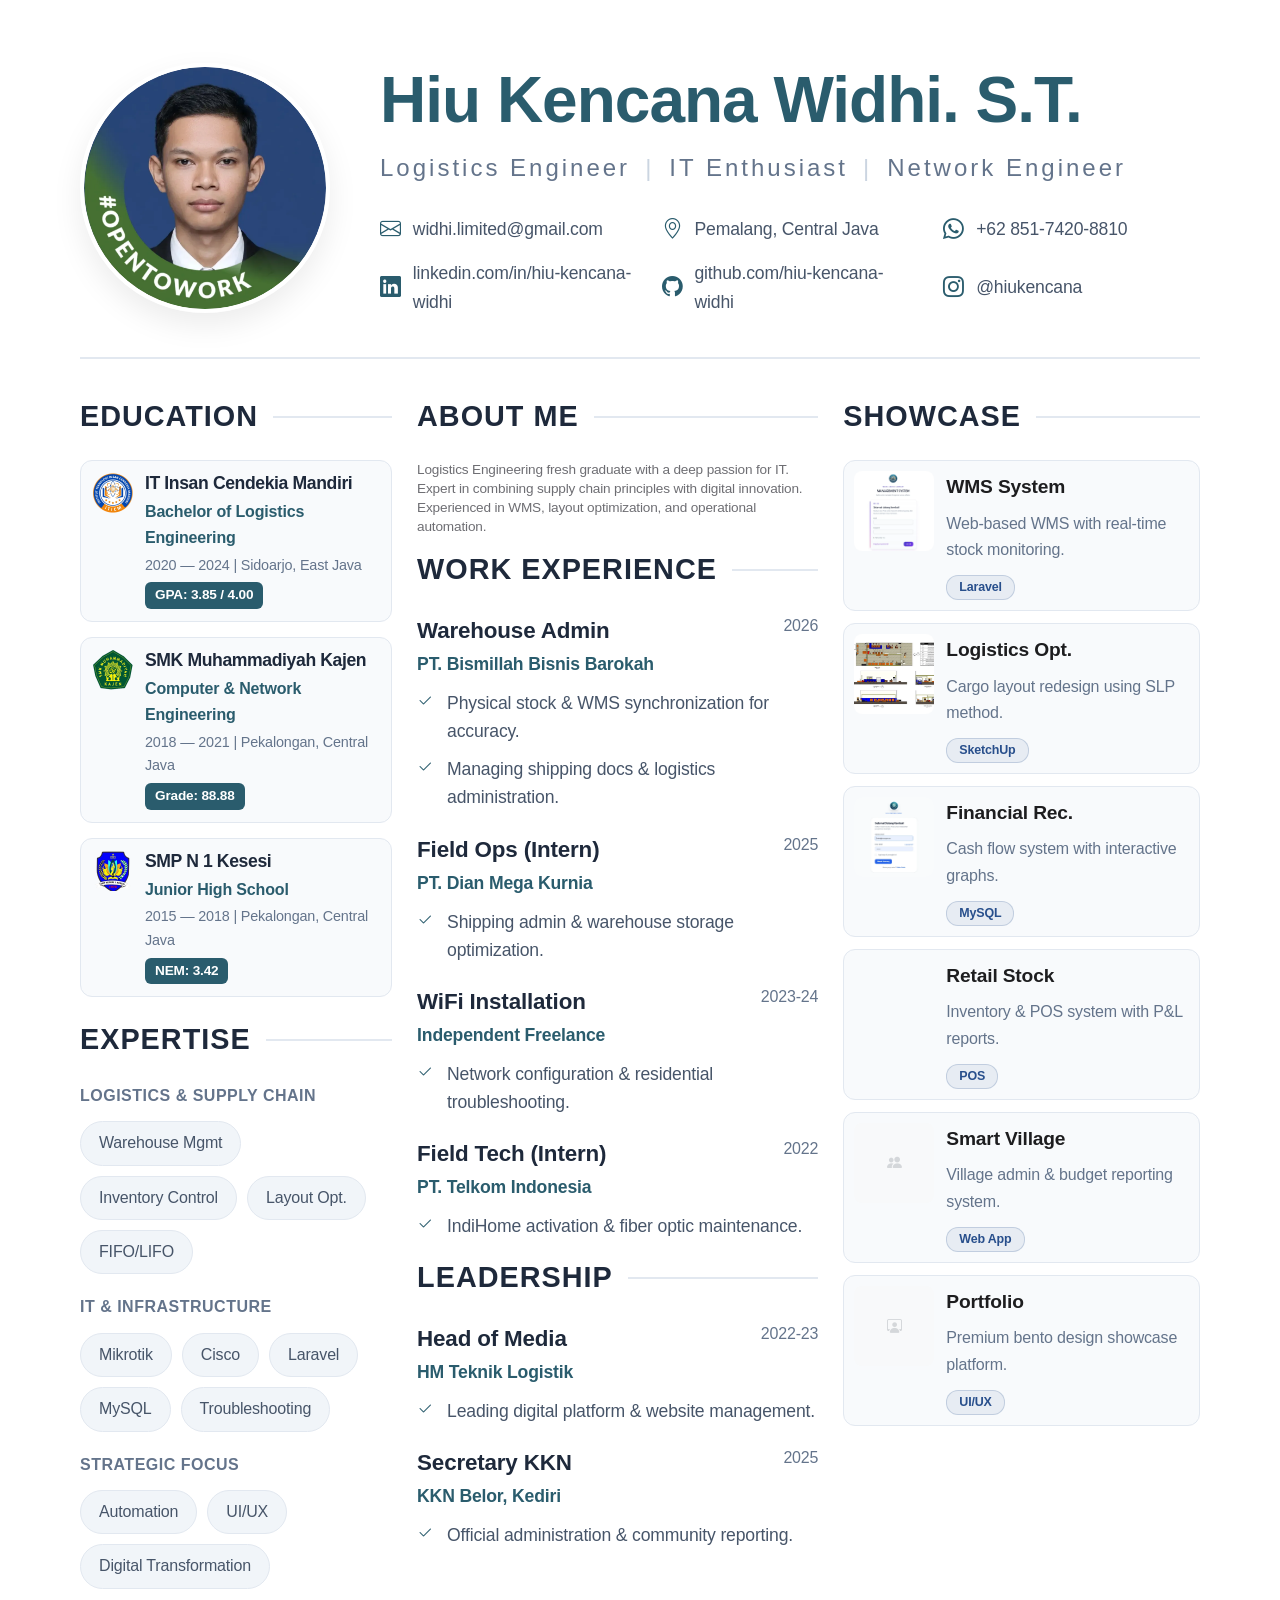
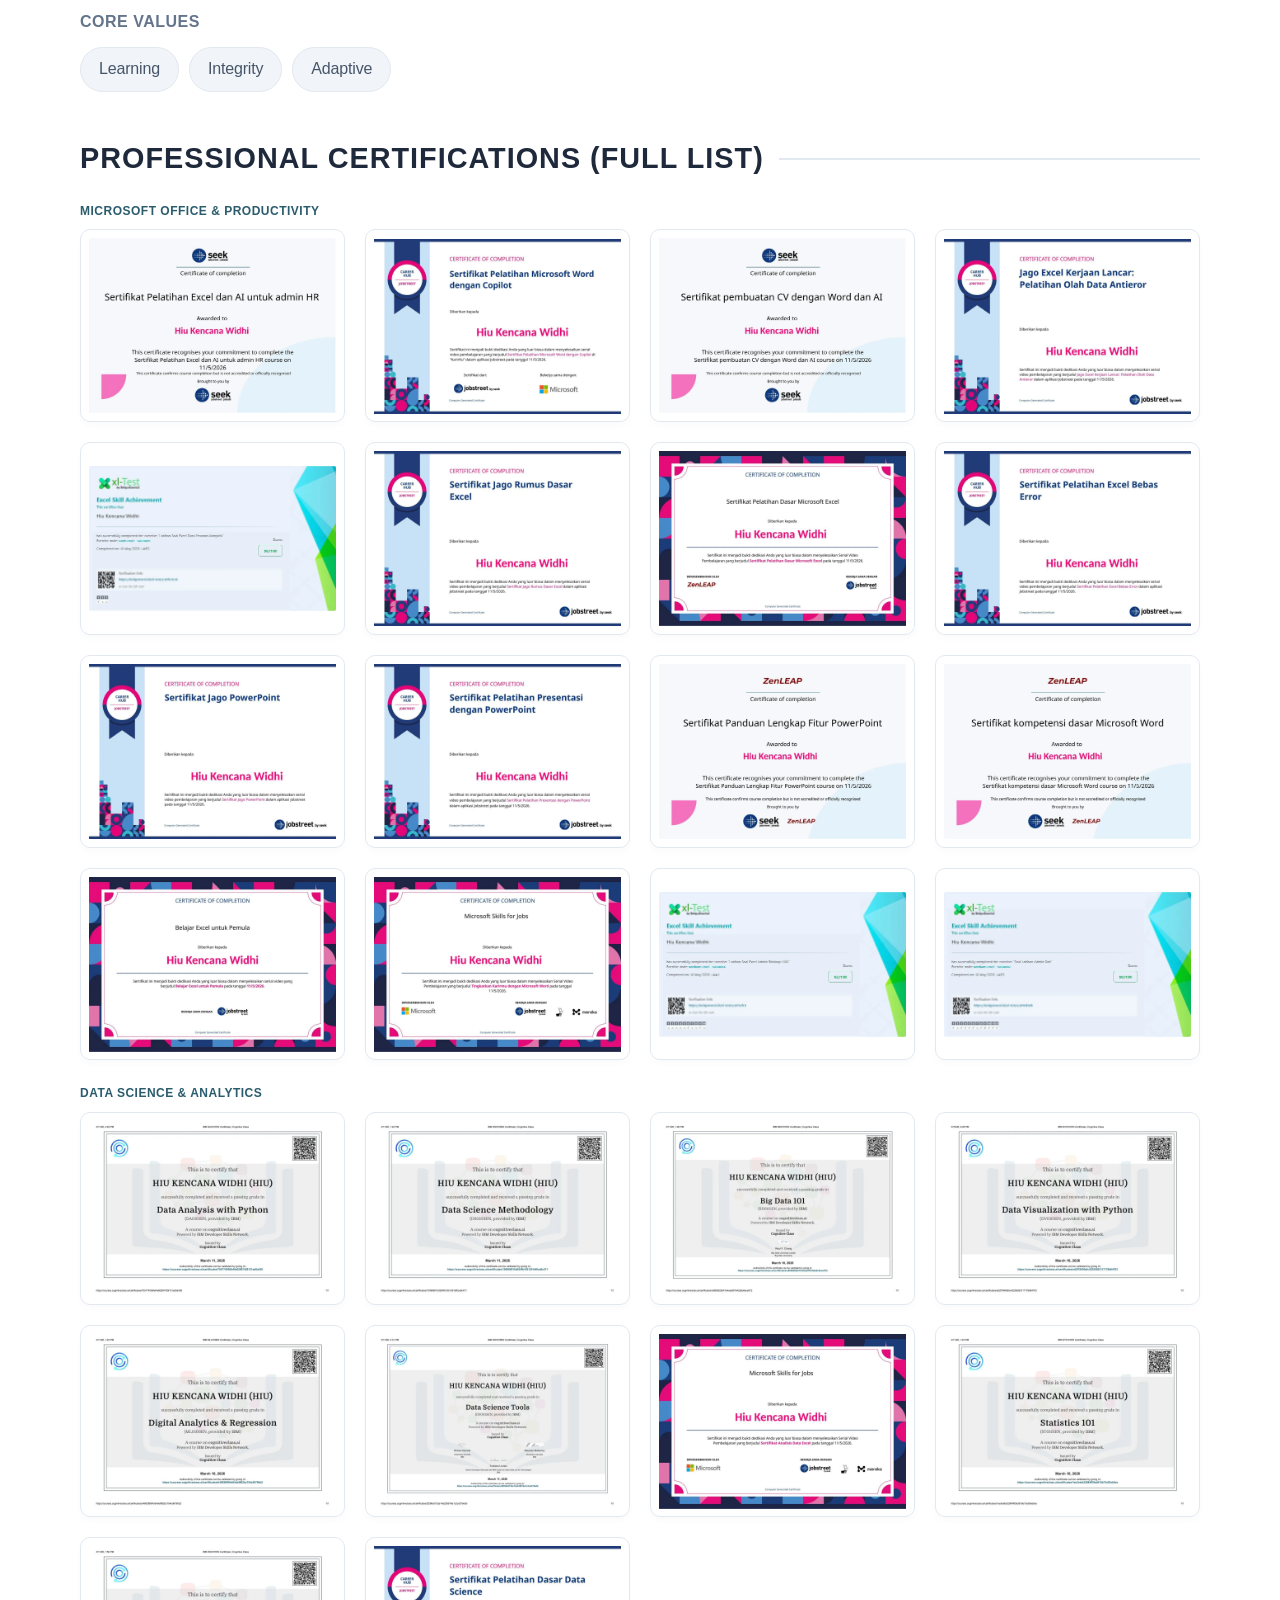
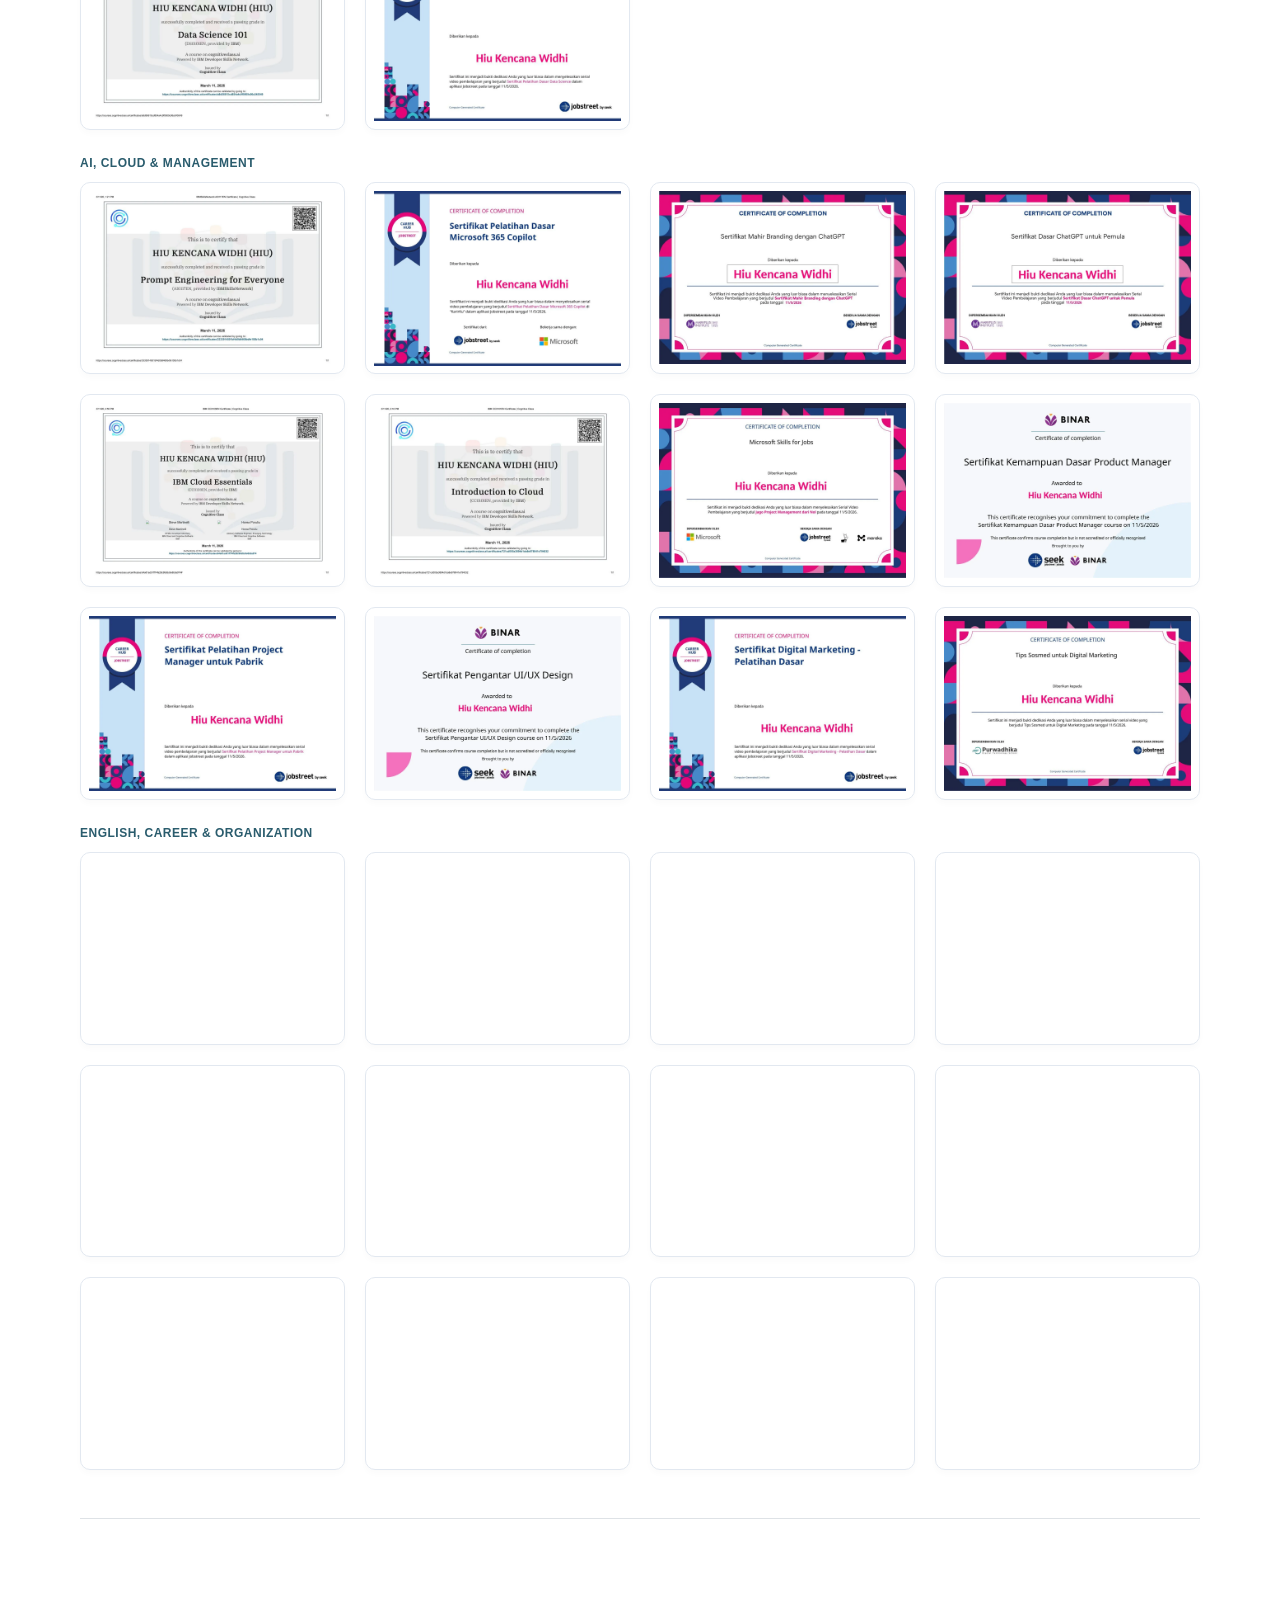
==== commit a8b494ff: "update" ====
--- a/resume/index.html
+++ b/resume/index.html
@@ -354,7 +354,7 @@
 
     <!-- PWA Manifest & Icons -->
     <link rel="manifest" href="../manifest.json">
-    <link rel="apple-touch-icon" href="../assets/images/icons/icon-192.png">
+    <link rel="apple-touch-icon" href="../assets/images/icons/icon-192.webp">
     <meta name="theme-color" content="#284F8C">
     <meta name="mobile-web-app-capable" content="yes">
     <meta name="apple-mobile-web-app-status-bar-style" content="black-translucent">
--- a/core/css/style.css
+++ b/core/css/style.css
@@ -49,8 +49,8 @@
 }
 
 body.dark-mode {
-    --bg-main:     #090d16;         
-    --bg-surface:  #0f172a; 
+    --bg-main:     #000000;         
+    --bg-surface:  #121212; 
     --bg-hover:    #4D7CC7;         
     --bg-hover-text: #ffffff;
     --border-color: rgba(255, 255, 255, 0.12);
@@ -67,8 +67,8 @@
 
     --blue:        #4D7CC7;
     --blue-light:  #284F8C;
-    --bg:          #090d16;
-    --surface:     #0f172a;
+    --bg:          #000000;
+    --surface:     #121212;
     --border:      rgba(255, 255, 255, 0.12);
     --text:        #f5f5f7;
     --muted:       #a1a1a6;
@@ -76,8 +76,8 @@
     --accent-secondary: #2DD4BF;
     --accent-rgb:  77, 124, 199;
     --radius:      16px;
-    --shadow:      0 8px 30px rgba(0, 0, 0, 0.4);
-    --shadow-md:   0 15px 35px rgba(0, 0, 0, 0.5);
+    --shadow:      0 8px 30px rgba(0, 0, 0, 0.6);
+    --shadow-md:   0 15px 35px rgba(0, 0, 0, 0.7);
     
     /* Bootstrap Override */
     --bs-primary-rgb: 77, 124, 199;
@@ -219,30 +219,55 @@
 img { max-width: 100%; height: auto; display: block; }
 
 /* --- NAVBAR --- */
-.navbar {
-    background-color: transparent;
-    border-bottom: 1px solid transparent;
+.navbar,
+.navbar:not(.scrolled),
+body.dark-mode .navbar:not(.scrolled),
+body .navbar:not(.scrolled) {
+    background: transparent !important;
+    background-color: transparent !important;
+    border-bottom: none !important;
+    border: none !important;
     padding: 0 !important;
     margin: 0 !important;
     max-width: 100% !important;
     border-radius: 0 !important;
-    box-shadow: none;
+    box-shadow: none !important;
+    backdrop-filter: none !important;
+    -webkit-backdrop-filter: none !important;
     position: fixed;
     top: 0;
     left: 0;
     width: 100%;
     z-index: 1000;
-    transition: all 0.3s ease;
-}
-
-/* Adjust body to prevent content from hiding under compact fixed navbar */
+    transition: background-color 0.3s ease, border-color 0.3s ease, box-shadow 0.3s ease, backdrop-filter 0.3s ease;
+}
+
+/* Navbar Scrolled State (Appears on Scroll) */
+.navbar.scrolled,
+body:not(.dark-mode) .navbar.scrolled {
+    background-color: rgba(250, 250, 249, 0.92) !important;
+    border-bottom: 1px solid rgba(0, 0, 0, 0.08) !important;
+    box-shadow: 0 4px 20px rgba(0, 0, 0, 0.05) !important;
+    backdrop-filter: blur(12px) !important;
+    -webkit-backdrop-filter: blur(12px) !important;
+}
+
+body.dark-mode .navbar.scrolled {
+    background-color: rgba(0, 0, 0, 0.92) !important;
+    border-bottom: 1px solid rgba(255, 255, 255, 0.1) !important;
+    box-shadow: 0 4px 20px rgba(0, 0, 0, 0.6) !important;
+    backdrop-filter: blur(12px) !important;
+    -webkit-backdrop-filter: blur(12px) !important;
+}
+
+/* Body starts at y=0 so fixed navbar overlays top hero seamlessly */
 body {
-    padding-top: 42px;
+    padding-top: 0 !important;
 }
 
 @media (max-width: 991px) {
     body {
-        padding-top: 38px;
+        padding-top: 0 !important;
     }
 }
 
@@ -321,7 +346,7 @@
 }
 
 body.dark-mode .navbar-toggler {
-    background: #0f172a !important;
+    background: #121212 !important;
     border-color: rgba(255, 255, 255, 0.16) !important;
     box-shadow: 0 2px 6px rgba(0, 0, 0, 0.4) !important;
 }
@@ -369,8 +394,8 @@
     max-width: calc(100vw - 24px);
     height: auto;
     max-height: calc(100dvh - 60px);
-    background: #ffffff;
-    border: 1px solid rgba(0, 0, 0, 0.12);
+    background: var(--surface);
+    border: 1px solid var(--border);
     border-radius: 18px;
     box-shadow: 0 16px 40px rgba(0, 0, 0, 0.2);
     z-index: 1050;
@@ -382,6 +407,12 @@
     display: flex;
     flex-direction: column;
     overflow: hidden;
+}
+
+body.dark-mode .nav-drawer {
+    background: #121212;
+    border-color: rgba(255, 255, 255, 0.16);
+    box-shadow: 0 16px 40px rgba(0, 0, 0, 0.6);
 }
 
 .nav-drawer.open {
@@ -767,24 +798,90 @@
     border-color: var(--accent);
 }
 
-/* --- HERO SECTION --- */
+/* --- AVAILABILITY STATUS (INLINE & SEAMLESS) --- */
+.status-inline {
+    display: inline-flex;
+    align-items: center;
+    gap: 6px;
+    color: #10b981;
+    font-weight: 600;
+    font-size: 0.88rem;
+}
+
+body.dark-mode .status-inline {
+    color: #34d399;
+}
+
+.pulse-dot {
+    width: 8px;
+    height: 8px;
+    border-radius: 50%;
+    background-color: #10b981;
+    position: relative;
+    display: inline-block;
+}
+
+.pulse-dot::after {
+    content: '';
+    position: absolute;
+    top: -2px;
+    left: -2px;
+    right: -2px;
+    bottom: -2px;
+    border-radius: 50%;
+    background-color: rgba(16, 185, 129, 0.6);
+    animation: status-pulse 1.8s infinite ease-in-out;
+}
+
+@keyframes status-pulse {
+    0% { transform: scale(1); opacity: 0.8; }
+    50% { transform: scale(1.9); opacity: 0; }
+    100% { transform: scale(1); opacity: 0; }
+}
+
+/* --- HERO SECTION (100% VIEWPORT FIT) --- */
 .hero-section {
-    padding: 60px 0 48px;
+    min-height: 100dvh;
+    display: flex;
+    flex-direction: column;
+    justify-content: center;
+    align-items: center;
+    padding: 88px 0 3.5rem;
     border-bottom: 1px solid var(--border);
     overflow: hidden;
     position: relative;
+    box-sizing: border-box;
+}
+
+@media (max-width: 991px) {
+    .hero-section {
+        min-height: 100dvh;
+        padding: 76px 0 3rem;
+    }
 }
 
 /* Ensure 'Hiu Kencana Widhi. S.T.' remains on a single line on ALL devices */
 .hero-section [data-t="hero_subtitle"],
 .hero-section h1 {
     white-space: nowrap !important;
-    font-size: clamp(1.35rem, 5.4vw, 3.5rem) !important;
+    font-size: clamp(1.35rem, 5.4vw, 3.2rem) !important;
     line-height: 1.25;
     letter-spacing: -0.5px;
 }
 
-.hero-section [data-t="hero_title"] {
+/* Rotating Role Subtitle Below Name — Slightly smaller than Name (h1) */
+.hero-role,
+.hero-section .hero-role {
+    font-size: clamp(0.95rem, 2.8vw, 1.35rem) !important;
+    line-height: 1.3;
+}
+
+#typed-text {
+    font-size: inherit !important;
+}
+
+.hero-section [data-t="hero_title"],
+.hero-tagline {
     letter-spacing: 3px;
     font-size: 0.85rem;
 }
@@ -792,9 +889,14 @@
 @media (max-width: 768px) {
     .hero-section [data-t="hero_subtitle"],
     .hero-section h1 {
-        font-size: clamp(1.3rem, 5.2vw, 2.2rem) !important;
-    }
-    .hero-section [data-t="hero_title"] {
+        font-size: clamp(1.3rem, 5.2vw, 2.0rem) !important;
+    }
+    .hero-role,
+    .hero-section .hero-role {
+        font-size: clamp(0.9rem, 3.6vw, 1.05rem) !important;
+    }
+    .hero-section [data-t="hero_title"],
+    .hero-tagline {
         letter-spacing: 1.5px !important;
         font-size: 0.75rem !important;
     }
@@ -803,14 +905,37 @@
 @media (max-width: 400px) {
     .hero-section [data-t="hero_subtitle"],
     .hero-section h1 {
-        font-size: 1.35rem !important;
+        font-size: 1.3rem !important;
         letter-spacing: -0.3px !important;
+    }
+    .hero-role,
+    .hero-section .hero-role {
+        font-size: 0.92rem !important;
     }
 }
 
 .hero-img-wrap {
     display: inline-block;
     position: relative;
+    z-index: 1;
+}
+
+.hero-glow-backdrop {
+    position: absolute;
+    top: 50%;
+    left: 50%;
+    transform: translate(-50%, -50%);
+    width: 115%;
+    height: 115%;
+    border-radius: 50%;
+    background: radial-gradient(circle, rgba(40, 79, 140, 0.18) 0%, rgba(48, 176, 199, 0.08) 55%, transparent 75%);
+    filter: blur(25px);
+    z-index: 0;
+    pointer-events: none;
+}
+
+body.dark-mode .hero-glow-backdrop {
+    background: radial-gradient(circle, rgba(96, 165, 250, 0.22) 0%, rgba(48, 176, 199, 0.12) 55%, transparent 75%);
 }
 
 #heroPhotoBtn .hero-img {
@@ -820,31 +945,81 @@
 
 #heroPhotoBtn:hover .hero-img {
     transform: translateY(-10px);
-    box-shadow: 0 20px 40px rgba(0, 0, 0, 0.2);
+    box-shadow: 0 25px 50px rgba(40, 79, 140, 0.25);
 }
 
 .hero-img {
-    width: 210px;
-    height: 210px;
+    width: 220px;
+    height: 220px;
     border-radius: 50%;
     object-fit: cover;
-    border: 3px solid var(--border);
+    border: 4px solid var(--border);
     box-shadow: var(--shadow-md);
+    position: relative;
+    z-index: 1;
 }
 
 @media (min-width: 992px) {
-    .hero-img { width: 270px; height: 270px; }
-}
-
-/* --- PAGE HEADER --- */
+    .hero-img { width: 330px; height: 330px; }
+}
+
+@media (min-width: 1400px) {
+    .hero-img { width: 360px; height: 360px; }
+}
+
+/* Floating Scroll Down Indicator */
+.hero-scroll-down {
+    position: absolute;
+    bottom: 14px;
+    left: 50%;
+    transform: translateX(-50%);
+    color: var(--muted);
+    font-size: 1.25rem;
+    animation: hero-bounce 2s infinite;
+    opacity: 0.65;
+    transition: opacity 0.2s, color 0.2s;
+    text-decoration: none !important;
+    z-index: 10;
+}
+
+.hero-scroll-down:hover {
+    color: var(--accent);
+    opacity: 1;
+}
+
+@keyframes hero-bounce {
+    0%, 20%, 50%, 80%, 100% { transform: translate(-50%, 0); }
+    40% { transform: translate(-50%, -7px); }
+    60% { transform: translate(-50%, -3px); }
+}
+
+/* --- PAGE HEADER & FULL VIEWPORT SUBPAGES --- */
+.page-hero-banner,
+main.container {
+    min-height: 100dvh;
+    padding-top: 92px !important;
+    display: flex;
+    flex-direction: column;
+    justify-content: flex-start;
+    box-sizing: border-box;
+}
+
+@media (max-width: 991px) {
+    .page-hero-banner,
+    main.container {
+        min-height: 100dvh;
+        padding-top: 80px !important;
+    }
+}
+
 .page-header {
-    padding: 48px 0 32px;
+    padding: 24px 0 20px;
     border-bottom: 1px solid var(--border);
-    margin-bottom: 40px;
+    margin-bottom: 32px;
 }
 
 .page-header h1 {
-    font-size: 2rem;
+    font-size: clamp(1.5rem, 3.5vw, 2.2rem);
     font-weight: 800;
     color: var(--text);
     -webkit-text-fill-color: unset;
@@ -912,7 +1087,7 @@
 /* --- BUTTONS --- */
 .btn-primary, .btn-outline-primary, .btn {
     font-family: var(--font-apple-text);
-    border-radius: 6px;
+    border-radius: 9999px !important;
     padding: 10px 24px;
     font-weight: 600;
     font-size: 0.875rem;
@@ -1086,7 +1261,7 @@
 body.dark-mode .exp-bento-card,
 body.dark-mode .project-card,
 body.dark-mode .cert-card {
-    background-color: #0f172a !important;
+    background-color: #121212 !important;
     color: #f5f5f7;
     backdrop-filter: none !important;
     -webkit-backdrop-filter: none !important;
@@ -1840,7 +2015,7 @@
     #modalProjCarousel,
     #modalProjCarousel .carousel-inner {
         height: 180px !important;
-        background: #0f172a; /* Dark background to frame contained images */
+        background: #121212; /* Dark background to frame contained images */
     }
 
     #modalProjCarousel .carousel-item img {
@@ -2010,8 +2185,8 @@
 }
 
 body.dark-mode {
-    background-color: #090d16 !important;
-    background: #090d16 !important;
+    background-color: #000000 !important;
+    background: #000000 !important;
     background-attachment: scroll !important;
     color: #f5f5f7 !important;
 }
@@ -2073,11 +2248,11 @@
     body.dark-mode .contact-form-card, 
     body.dark-mode .contact-info-card, 
     body.dark-mode .contact-option-row {
-        background: rgba(18, 24, 38, 0.55) !important;
+        background: rgba(18, 18, 18, 0.85) !important;
         backdrop-filter: blur(25px) saturate(190%) !important;
         -webkit-backdrop-filter: blur(25px) saturate(190%) !important;
         border: 1px solid rgba(255, 255, 255, 0.12) !important;
-        box-shadow: 0 4px 20px rgba(0, 0, 0, 0.3) !important;
+        box-shadow: 0 4px 20px rgba(0, 0, 0, 0.5) !important;
     }
 }
 
@@ -2149,11 +2324,11 @@
 }
 
 body.dark-mode .navbar.scrolled {
-    background: #090d16 !important;
+    background: #000000 !important;
     backdrop-filter: none !important;
     -webkit-backdrop-filter: none !important;
     border-bottom: 1px solid rgba(255, 255, 255, 0.1) !important;
-    box-shadow: 0 4px 20px rgba(0, 0, 0, 0.4) !important;
+    box-shadow: 0 4px 20px rgba(0, 0, 0, 0.6) !important;
 }
 
 .navbar .container {
@@ -2237,7 +2412,7 @@
 }
 
 body.dark-mode .nav-drawer {
-    background: #0f172a !important;
+    background: #121212 !important;
     backdrop-filter: none !important;
     -webkit-backdrop-filter: none !important;
     border: 1px solid rgba(255, 255, 255, 0.15) !important;
@@ -2347,7 +2522,7 @@
     transition: all 0.25s cubic-bezier(0.16, 1, 0.3, 1) !important;
 }
 
-body.dark-mode .btn,
+body.dark-mode .btn:not(.btn-primary):not(.btn-light):not(.btn-outline-light),
 body.dark-mode .lang-toggle:not(.switch-toggle),
 body.dark-mode .theme-toggle:not(.switch-toggle),
 body.dark-mode .social-btn,
@@ -2358,11 +2533,70 @@
     background: rgba(255, 255, 255, 0.08) !important;
     border-color: rgba(255, 255, 255, 0.12) !important;
     color: #f5f5f7 !important;
+    border-radius: 9999px !important;
+}
+
+/* CTA Card Light Button Fix for Light & Dark Mode */
+.btn-light,
+body.dark-mode .btn-light,
+body .btn-light {
+    background-color: #ffffff !important;
+    background: #ffffff !important;
+    color: #1d3b6a !important;
+    border: none !important;
+    border-radius: 9999px !important;
+}
+
+.btn-light i,
+.btn-light span,
+body.dark-mode .btn-light i,
+body.dark-mode .btn-light span {
+    color: #1d3b6a !important;
+}
+
+.btn-light:hover,
+body.dark-mode .btn-light:hover {
+    background-color: #f1f5f9 !important;
+    background: #f1f5f9 !important;
+    color: #0f172a !important;
+    transform: translateY(-2px) !important;
+}
+
+.btn-light:hover i,
+.btn-light:hover span,
+body.dark-mode .btn-light:hover i,
+body.dark-mode .btn-light:hover span {
+    color: #0f172a !important;
+}
+
+/* CTA Card Outline Light Button Fix */
+.btn-outline-light,
+body.dark-mode .btn-outline-light,
+body .btn-outline-light {
+    background: transparent !important;
+    border: 1px solid rgba(255, 255, 255, 0.6) !important;
+    color: #ffffff !important;
+    border-radius: 9999px !important;
+}
+
+.btn-outline-light i,
+.btn-outline-light span,
+body.dark-mode .btn-outline-light i,
+body.dark-mode .btn-outline-light span {
+    color: #ffffff !important;
+}
+
+.btn-outline-light:hover,
+body.dark-mode .btn-outline-light:hover {
+    background: rgba(255, 255, 255, 0.15) !important;
+    color: #ffffff !important;
+    transform: translateY(-2px) !important;
 }
 
 /* Primary Action Pill (Solid #284F8C Blue) */
 .btn-primary,
-.btn-primary:focus {
+.btn-primary:focus,
+body.dark-mode .btn-primary {
     background: #284F8C !important;
     color: #ffffff !important;
     border: none !important;
@@ -2428,11 +2662,11 @@
 }
 
 body.dark-mode .modal-content {
-    background: #141a2a !important;
+    background: #121212 !important;
     backdrop-filter: none !important;
     -webkit-backdrop-filter: none !important;
     border: 1px solid rgba(255, 255, 255, 0.14) !important;
-    box-shadow: 0 20px 50px rgba(0, 0, 0, 0.5) !important;
+    box-shadow: 0 20px 50px rgba(0, 0, 0, 0.6) !important;
 }
 
 .modal-header {
@@ -2669,7 +2903,7 @@
 }
 
 body.dark-mode .footer {
-    background: #0e1628 !important;
+    background: #0a0a0a !important;
     border-top-color: rgba(255, 255, 255, 0.08) !important;
 }
 
@@ -2790,8 +3024,8 @@
         background: #FAFAF9 !important;
     }
     body.dark-mode {
-        background-color: #090d16 !important;
-        background: #090d16 !important;
+        background-color: #000000 !important;
+        background: #000000 !important;
     }
 
     .card,
@@ -2818,8 +3052,8 @@
     body.dark-mode .contact-form-card,
     body.dark-mode .contact-info-card,
     body.dark-mode .contact-option-row {
-        background-color: #0f172a !important;
-        background: #0f172a !important;
+        background-color: #121212 !important;
+        background: #121212 !important;
         border: 1px solid rgba(255, 255, 255, 0.08) !important;
     }
 
@@ -2831,7 +3065,7 @@
     }
     body.dark-mode .navbar,
     body.dark-mode .navbar.scrolled {
-        background: #090d16 !important;
+        background: #000000 !important;
         border-bottom: 1px solid rgba(255, 255, 255, 0.08) !important;
     }
 
@@ -2841,7 +3075,7 @@
         border: 1px solid rgba(0, 0, 0, 0.12) !important;
     }
     body.dark-mode .nav-drawer {
-        background: #0f172a !important;
+        background: #121212 !important;
         border: 1px solid rgba(255, 255, 255, 0.1) !important;
     }
 
@@ -2857,8 +3091,8 @@
     body.dark-mode .modal-body,
     body.dark-mode .modal-header,
     body.dark-mode .modal-footer {
-        background-color: #0f172a !important;
-        background: #0f172a !important;
+        background-color: #121212 !important;
+        background: #121212 !important;
     }
     /* ── 6. MODAL 3D BOX SPIN POPUP (ULTRA LIGHTWEIGHT GPU) ── */
     .modal.fade .modal-dialog {
@@ -2893,7 +3127,7 @@
     body.dark-mode .contact-fab,
     body.dark-mode .drawer-close,
     body.dark-mode .lang-btn {
-        background: #1e293b !important;
+        background: #1a1a1a !important;
         border-color: rgba(255, 255, 255, 0.12) !important;
         color: #f5f5f7 !important;
     }
@@ -2914,7 +3148,7 @@
     }
     body.dark-mode .form-control,
     body.dark-mode .form-select {
-        background: #0f172a !important;
+        background: #121212 !important;
         border-color: rgba(255, 255, 255, 0.12) !important;
         color: #f5f5f7 !important;
     }
@@ -2925,7 +3159,7 @@
         border-top: 1px solid rgba(0, 0, 0, 0.08) !important;
     }
     body.dark-mode .footer {
-        background: #0e1628 !important;
+        background: #0a0a0a !important;
         border-top-color: rgba(255, 255, 255, 0.08) !important;
     }
 
@@ -3119,4 +3353,185 @@
     }
 }
 
-
+/* --- APPLE-STYLE FLOATING TOAST NOTIFICATION --- */
+.apple-toast-container {
+    position: fixed;
+    bottom: 36px;
+    left: 50%;
+    transform: translateX(-50%);
+    z-index: 99999;
+    display: flex;
+    flex-direction: column;
+    align-items: center;
+    gap: 10px;
+    pointer-events: none;
+}
+
+.apple-toast-pill {
+    display: inline-flex;
+    align-items: center;
+    gap: 10px;
+    padding: 12px 24px;
+    border-radius: 9999px;
+    background: rgba(15, 23, 42, 0.92);
+    color: #ffffff;
+    font-family: var(--font-apple-text);
+    font-size: 0.88rem;
+    font-weight: 600;
+    letter-spacing: 0.2px;
+    box-shadow: 0 12px 36px rgba(0, 0, 0, 0.25), 0 0 0 1px rgba(255, 255, 255, 0.15);
+    backdrop-filter: blur(16px);
+    -webkit-backdrop-filter: blur(16px);
+    opacity: 0;
+    transform: translateY(24px) scale(0.92);
+    transition: all 0.35s cubic-bezier(0.16, 1, 0.3, 1);
+    pointer-events: auto;
+    user-select: none;
+}
+
+body:not(.dark-mode) .apple-toast-pill {
+    background: rgba(255, 255, 255, 0.94);
+    color: #0f172a;
+    box-shadow: 0 12px 36px rgba(0, 0, 0, 0.14), 0 0 0 1px rgba(0, 0, 0, 0.08);
+}
+
+.apple-toast-pill.active {
+    opacity: 1;
+    transform: translateY(0) scale(1);
+}
+
+.apple-toast-pill.exit {
+    opacity: 0;
+    transform: translateY(-16px) scale(0.95);
+}
+
+.apple-toast-pill .toast-icon {
+    font-size: 1.15rem;
+    color: #10b981;
+}
+
+body.dark-mode .apple-toast-pill .toast-icon {
+    color: #34d399;
+}
+
+/* --- GALLERY / DOCUMENTATION COLLAGE GRID --- */
+.collage-grid {
+    display: grid;
+    grid-template-columns: repeat(4, 1fr);
+    grid-auto-rows: 200px;
+    grid-gap: 15px;
+}
+.collage-item {
+    position: relative;
+    overflow: hidden;
+    border-radius: 20px;
+    cursor: pointer;
+    box-shadow: 0 10px 25px rgba(0,0,0,0.08);
+    transition: all 0.6s cubic-bezier(0.16, 1, 0.3, 1);
+}
+.collage-item:hover {
+    transform: translateY(-8px) scale(1.02);
+    box-shadow: 0 25px 50px rgba(0,0,0,0.15);
+    z-index: 5;
+}
+.collage-item img {
+    width: 100%;
+    height: 100%;
+    object-fit: cover;
+    transition: transform 1.2s cubic-bezier(0.16, 1, 0.3, 1);
+}
+.collage-item:hover img {
+    transform: scale(1.1);
+}
+
+/* Grid Spanning Rules for a Perfect Fit */
+.collage-item.big { grid-column: span 2; grid-row: span 2; }
+.collage-item.tall { grid-row: span 2; }
+.collage-item.wide { grid-column: span 2; }
+
+.collage-overlay {
+    position: absolute;
+    inset: 0;
+    background: linear-gradient(to top, rgba(26, 45, 51, 0.9), transparent 70%);
+    display: flex;
+    align-items: flex-end;
+    padding: 25px;
+    opacity: 0;
+    transition: all 0.4s ease;
+}
+.collage-item:hover .collage-overlay {
+    opacity: 1;
+}
+.overlay-content h3 {
+    color: #fff;
+    font-size: 1.1rem;
+    font-weight: 600;
+    margin: 0;
+    transform: translateY(15px);
+    transition: transform 0.4s cubic-bezier(0.16, 1, 0.3, 1);
+}
+.collage-item:hover .overlay-content h3 {
+    transform: translateY(0);
+}
+
+@media (max-width: 1200px) {
+    .collage-grid { 
+        grid-template-columns: repeat(3, 1fr); 
+        grid-auto-rows: 180px;
+    }
+}
+@media (max-width: 992px) {
+    .collage-grid { 
+        grid-template-columns: repeat(2, 1fr); 
+        grid-auto-rows: 160px;
+        grid-gap: 10px;
+    }
+    .collage-item { border-radius: 15px; }
+    /* Adjust spans for 2 columns */
+    .collage-item.big { grid-column: span 2; grid-row: span 2; }
+    .collage-item.wide { grid-column: span 2; grid-row: span 1; }
+    .collage-item.tall { grid-row: span 2; grid-column: span 1; }
+}
+@media (max-width: 576px) {
+    .collage-grid { 
+        grid-template-columns: repeat(2, 1fr); 
+        grid-auto-rows: 140px;
+        grid-gap: 8px;
+    }
+    .collage-item { border-radius: 12px; }
+    /* Keep 2-column collage logic */
+    .collage-item.big { grid-column: span 2; grid-row: span 2; }
+    .collage-item.wide { grid-column: span 2; grid-row: span 1; }
+    .collage-item.tall { grid-row: span 2; grid-column: span 1; }
+}
+
+/* Lightbox personalization */
+#imageModal .modal-content { 
+    border-radius: 20px; 
+    overflow: hidden; 
+}
+#lightboxImg { 
+    display: block;
+    margin: 0 auto;
+    max-height: 80vh;
+    width: auto;
+}
+
+/* --- SPA DYNAMIC PAGE TRANSITION --- */
+#main-content {
+    transition: opacity 0.2s cubic-bezier(0.16, 1, 0.3, 1), transform 0.2s cubic-bezier(0.16, 1, 0.3, 1);
+    opacity: 1;
+    transform: translateY(0);
+}
+
+#main-content.page-fade-out {
+    opacity: 0;
+    transform: translateY(6px);
+}
+
+#main-content.page-fade-in {
+    opacity: 1;
+    transform: translateY(0);
+}
+
+
